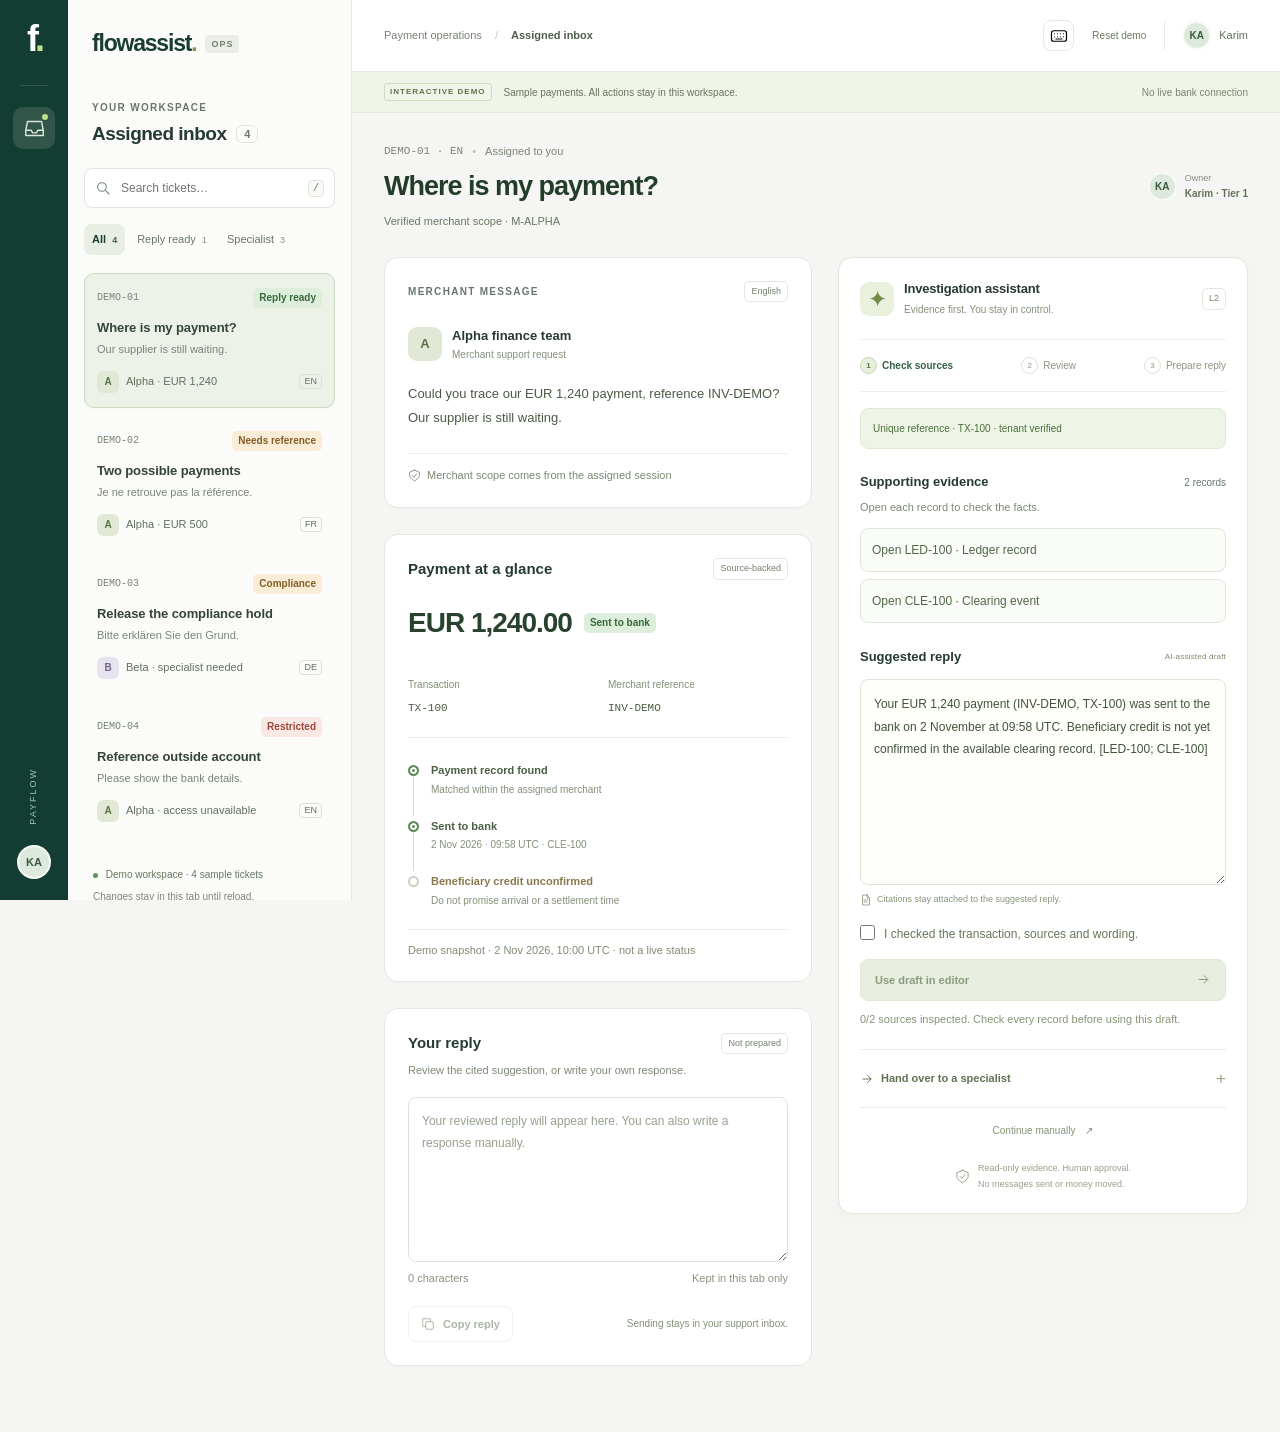
==== prototype/index.html @ c10cc200 "Update current state" ====
<!doctype html>
<html lang="en">
<head>
  <meta charset="utf-8">
  <meta name="viewport" content="width=device-width, initial-scale=1">
  <meta name="theme-color" content="#123c35">
  <meta name="description" content="FlowAssist payment operations workspace. Review payment evidence, prepare a cited reply, and hand over safely.">
  <title>Inbox · FlowAssist</title>
  <link rel="stylesheet" href="styles.css">
  <script src="app.js" defer></script>
</head>
<body>
<noscript><p class="warning">Enable JavaScript to open the interactive demo. No account or bank connection is required.</p></noscript>
<a class="skip-link" href="#workspace">Skip to ticket</a>
<svg class="sprite" aria-hidden="true" xmlns="http://www.w3.org/2000/svg">
  <symbol id="i-inbox" viewBox="0 0 24 24"><path d="m4 4-2 10v6h20v-6L20 4H4Z"/><path d="M2 14h6l2 3h4l2-3h6"/></symbol>
  <symbol id="i-arrow" viewBox="0 0 24 24"><path d="M5 12h14m-6-6 6 6-6 6"/></symbol>
  <symbol id="i-check" viewBox="0 0 24 24"><path d="m5 12 4 4L19 6"/></symbol>
  <symbol id="i-search" viewBox="0 0 24 24"><circle cx="10.5" cy="10.5" r="6.5"/><path d="m16 16 5 5"/></symbol>
  <symbol id="i-shield" viewBox="0 0 24 24"><path d="m12 2 9 4v6c0 5-9 10-9 10S3 17 3 12V6l9-4Z"/><path d="m8 12 3 3 5-6"/></symbol>
  <symbol id="i-file" viewBox="0 0 24 24"><path d="M14 2H5v20h14V7l-5-5Z"/><path d="M14 2v6h5M8 12h8m-8 4h6"/></symbol>
  <symbol id="i-copy" viewBox="0 0 24 24"><rect x="8" y="8" width="13" height="13" rx="2"/><path d="M16 8V3H3v13h5"/></symbol>
  <symbol id="i-key" viewBox="0 0 24 24"><rect x="2" y="5" width="20" height="14" rx="3"/><path d="M6 9h.01M10 9h.01M14 9h.01M18 9h.01M6 13h.01M10 13h.01M14 13h.01M18 13h.01M8 16h8"/></symbol>
</svg>
<div class="app-shell">
  <aside class="brand-rail" aria-label="Workspace">
    <a class="brand-mark" href="#workspace" aria-label="FlowAssist workspace">f<span>.</span></a>
    <div class="rail-rule"></div>
    <span class="rail-active" title="Assigned inbox"><svg class="icon" aria-hidden="true"><use href="#i-inbox"/></svg><span class="rail-dot"></span></span>
    <div class="rail-bottom"><span class="rail-label">PAYFLOW</span><span class="avatar" title="Karim · Tier-1 specialist">KA</span></div>
  </aside>

  <aside class="inbox" aria-label="Assigned ticket inbox">
    <div class="inbox-brand">flowassist<span>.</span><span class="edition">OPS</span></div>
    <div class="inbox-heading"><div><p class="eyebrow">YOUR WORKSPACE</p><h1>Assigned inbox <span id="ticket-count" class="count">4</span></h1></div></div>
    <label class="search-box" for="search"><svg class="icon" aria-hidden="true"><use href="#i-search"/></svg><input id="search" type="search" placeholder="Search tickets…" autocomplete="off"><kbd>/</kbd><span class="sr-only">Search by ticket, merchant, reference or message</span></label>
    <div class="filters" role="group" aria-label="Filter tickets">
      <button id="filter-all" class="filter active" aria-pressed="true">All <span>4</span></button>
      <button id="filter-ready" class="filter" aria-pressed="false">Reply ready <span>1</span></button>
      <button id="filter-blocked" class="filter" aria-pressed="false">Specialist <span>3</span></button>
    </div>
    <div id="ticket-list" class="ticket-list">
      <button class="ticket" data-ticket="ready" aria-pressed="true"><span class="ticket-top"><span class="ticket-id">DEMO-01</span><span class="ticket-label ready-label">Reply ready</span></span><strong>Where is my payment?</strong><span class="ticket-preview">Our supplier is still waiting.</span><span class="ticket-bottom"><span class="merchant-avatar">A</span><span>Alpha · EUR 1,240</span><span class="language">EN</span></span><span class="session-marker" id="saved-ready" hidden>Draft in this session</span></button>
      <button class="ticket" data-ticket="ambiguous" aria-pressed="false"><span class="ticket-top"><span class="ticket-id">DEMO-02</span><span class="ticket-label amber-label">Needs reference</span></span><strong>Two possible payments</strong><span class="ticket-preview">Je ne retrouve pas la référence.</span><span class="ticket-bottom"><span class="merchant-avatar">A</span><span>Alpha · EUR 500</span><span class="language">FR</span></span><span class="session-marker" id="saved-ambiguous" hidden>Draft in this session</span></button>
      <button class="ticket" data-ticket="sensitive" aria-pressed="false"><span class="ticket-top"><span class="ticket-id">DEMO-03</span><span class="ticket-label amber-label">Compliance</span></span><strong>Release the compliance hold</strong><span class="ticket-preview">Bitte erklären Sie den Grund.</span><span class="ticket-bottom"><span class="merchant-avatar beta-avatar">B</span><span>Beta · specialist needed</span><span class="language">DE</span></span><span class="session-marker" id="saved-sensitive" hidden>Draft in this session</span></button>
      <button class="ticket" data-ticket="denied" aria-pressed="false"><span class="ticket-top"><span class="ticket-id">DEMO-04</span><span class="ticket-label red-label">Restricted</span></span><strong>Reference outside account</strong><span class="ticket-preview">Please show the bank details.</span><span class="ticket-bottom"><span class="merchant-avatar">A</span><span>Alpha · access unavailable</span><span class="language">EN</span></span><span class="session-marker" id="saved-denied" hidden>Draft in this session</span></button>
    </div>
    <p id="search-empty" class="search-empty" role="status" hidden>No tickets match. Try a different search or filter.</p>
    <div class="inbox-footer"><span class="connection-dot"></span> Demo workspace <span class="muted">· 4 sample tickets</span><p>Changes stay in this tab until reload.</p></div>
  </aside>

  <main id="workspace" class="workspace" tabindex="-1">
    <header class="topbar"><div class="breadcrumb">Payment operations <span>/</span> <strong>Assigned inbox</strong></div><div class="header-actions"><button id="shortcuts" class="icon-button" aria-label="Keyboard shortcuts" aria-expanded="false" aria-controls="shortcut-panel"><svg class="icon" aria-hidden="true"><use href="#i-key"/></svg></button><button id="reset" class="quiet-button">Reset demo</button><span class="operator"><span class="avatar small-avatar">KA</span> Karim</span></div></header>
    <div id="shortcut-panel" class="shortcut-panel" hidden><strong>Keyboard shortcuts</strong><span><kbd>/</kbd> Search tickets</span><span><kbd>J</kbd> / <kbd>K</kbd> Next / previous visible ticket</span><span><kbd>Alt</kbd> + <kbd>Enter</kbd> Use reviewed draft</span><span><kbd>Esc</kbd> Close shortcuts / leave search</span><small>Shortcuts do not interrupt typing in an editor.</small></div>
    <div class="demo-banner"><span class="demo-badge">INTERACTIVE DEMO</span><span>Sample payments. All actions stay in this workspace.</span><span class="demo-end">No live bank connection</span></div>
    <div class="ticket-header"><div><div class="ticket-kicker"><span id="ticket-meta"></span><span class="kicker-dot">•</span><span>Assigned to you</span></div><h2 id="ticket-title"></h2><p id="merchant" class="merchant-line"></p></div><span class="assignee"><span class="avatar small-avatar">KA</span><span>Owner<strong>Karim · Tier 1</strong></span></span></div>
    <div class="work-grid">
        <article class="message-card"><div class="section-top"><span class="eyebrow">MERCHANT MESSAGE</span><span id="message-language" class="subtle-tag"></span></div><div class="sender"><span id="sender-avatar" class="merchant-avatar large-avatar">A</span><div><strong id="sender-name">Alpha finance team</strong><span>Merchant support request</span></div></div><p id="message" class="message-body"></p><div class="message-foot"><svg class="icon" aria-hidden="true"><use href="#i-shield"/></svg> Merchant scope comes from the assigned session</div></article>


      <aside class="copilot" aria-label="FlowAssist evidence and draft"><div class="copilot-heading"><span class="assistant-mark">✦</span><div><h3>Investigation assistant</h3><span>Evidence first. You stay in control.</span></div><span class="subtle-tag">L2</span></div>
        <ol class="review-steps" aria-label="Reply preparation progress"><li id="step-evidence" aria-current="step"><span>1</span> Check sources</li><li id="step-review"><span>2</span> Review</li><li id="step-reply"><span>3</span> Prepare reply</li></ol>
        <div id="gate" class="safe"></div><div id="blocked" class="warning" hidden></div>
        <section class="evidence-section" aria-labelledby="evidence-heading"><div class="section-top"><h4 id="evidence-heading">Supporting evidence</h4><span id="source-count" class="muted"></span></div><p class="section-description">Open each record to check the facts.</p><div id="sources" class="sources"></div><div id="source-detail" class="source-detail" tabindex="0" aria-label="Selected source record" hidden></div></section>
        <section id="draft-panel" class="draft-card" aria-labelledby="draft-heading"><div class="section-top"><h4 id="draft-heading">Suggested reply</h4><span class="draft-label">AI-assisted draft</span></div><label for="draft" class="sr-only">Cited internal draft</label><textarea id="draft" spellcheck="true"></textarea><div class="citation-note"><svg class="icon" aria-hidden="true"><use href="#i-file"/></svg> Citations stay attached to the suggested reply.</div><label class="review-label"><input id="review" type="checkbox"><span>I checked the transaction, sources and wording.</span></label><button class="primary-button" id="use-draft" disabled>Use draft in editor <svg class="icon" aria-hidden="true"><use href="#i-arrow"/></svg></button><p id="review-progress" class="review-progress" role="status"></p><div id="replace-confirm" class="replace-confirm" hidden><p>Your editor already contains a reply. Replace it with this suggestion?</p><div><button id="cancel-replace" class="secondary-button">Keep my reply</button><button id="confirm-replace" class="secondary-button">Replace reply</button></div></div></section>
        <div id="manual-state" class="manual-state" hidden><strong>You’re handling this manually.</strong><p>Write in the reply editor. The assistant’s insertion is paused for this ticket.</p><button id="resume" class="secondary-button">Resume assisted review</button></div>
        <details id="handover" class="handover"><summary><span><svg class="icon" aria-hidden="true"><use href="#i-arrow"/></svg> Hand over to a specialist</span><span class="summary-plus" aria-hidden="true">+</span></summary><div class="handover-body"><p id="handover-destination" class="section-description">Prepare context for Tier-2 payments.</p><label for="reason">Handover reason</label><select id="reason"><option value="">Select a reason</option><option>Ambiguous transaction</option><option>Compliance / sensitive request</option><option>Access or evidence unavailable</option><option>Other — see agent note</option></select><label for="manual-note">Agent note <span class="muted">· optional, required for Other</span></label><textarea id="manual-note" placeholder="What does the next specialist need to know? No credentials or personal banking data."></textarea><button id="escalate" class="secondary-button full-width">Prepare handover <svg class="icon" aria-hidden="true"><use href="#i-arrow"/></svg></button><div id="packet" class="packet" tabindex="0" hidden></div></div></details>
        <button id="manual" class="manual-button">Continue manually <span aria-hidden="true">↗</span></button>
        <div class="trust-note"><svg class="icon" aria-hidden="true"><use href="#i-shield"/></svg><span>Read-only evidence. Human approval.<br>No messages sent or money moved.</span></div>
      </aside>
        <section id="summary-panel" class="payment-card" aria-label="Payment summary"><div class="section-top"><h3>Payment at a glance</h3><span class="subtle-tag">Source-backed</span></div><div class="payment-amount"><strong id="payment-amount"></strong><span id="payment-status" class="ticket-label"></span></div><div class="payment-fields"><div><span>Transaction</span><strong id="payment-reference"></strong></div><div><span>Merchant reference</span><strong id="invoice-reference"></strong></div></div><ol class="payment-timeline"><li class="timeline-done"><span class="timeline-point"></span><div><strong>Payment record found</strong><span>Matched within the assigned merchant</span></div></li><li class="timeline-done"><span class="timeline-point"></span><div><strong>Sent to bank</strong><span>2 Nov 2026 · 09:58 UTC · CLE-100</span></div></li><li><span class="timeline-point"></span><div><strong>Beneficiary credit unconfirmed</strong><span>Do not promise arrival or a settlement time</span></div></li></ol><p class="snapshot-note">Demo snapshot · 2 Nov 2026, 10:00 UTC · not a live status</p></section>

        <section class="reply-card" aria-labelledby="reply-heading"><div class="section-top"><h3 id="reply-heading">Your reply</h3><span id="editor-state" class="subtle-tag">Not prepared</span></div><p class="section-description">Review the cited suggestion, or write your own response.</p><label for="editor" class="sr-only">Your reply</label><textarea id="editor" placeholder="Your reviewed reply will appear here. You can also write a response manually." spellcheck="true"></textarea><div class="editor-meta"><span id="editor-count">0 characters</span><span>Kept in this tab only</span></div><div class="reply-actions"><button id="copy-reply" class="secondary-button" disabled><svg class="icon" aria-hidden="true"><use href="#i-copy"/></svg> Copy reply</button><span class="send-note">Sending stays in your support inbox.</span></div></section>
        <div id="status" class="status" role="status" aria-live="polite" aria-atomic="true"></div>

    </div>
  </main>
</div>
</body>
</html>
---- prototype/styles.css ----
:root {
  font-family:Inter,-apple-system,BlinkMacSystemFont,"Segoe UI",sans-serif;
  font-size:14px;
  line-height:1.5;
  color:#253a35;
  background:#f5f6f3;
  --ink:#193c33;
  --green:#146349;
  --mint:#e8f2e9;
  --muted:#68766f;
  --line:#e3e8e0;
  --amber:#875418;
  --paper:#fff;
  --radius:14px
}
* {
  box-sizing:border-box
}
body {
  margin:0
}
button,input,textarea,select {
  font:inherit
}
button,a,input,textarea,select,summary {
  -webkit-tap-highlight-color:transparent
}
button {
  cursor:pointer
}
button:disabled {
  cursor:not-allowed;
  opacity:.48
}
button,input,textarea,select {
  border-radius:8px
}
button {
  transition:background .15s,border-color .15s,box-shadow .15s
}
button:focus-visible,a:focus-visible,input:focus-visible,textarea:focus-visible,select:focus-visible,summary:focus-visible,[tabindex]:focus-visible {
  outline:3px solid #2f8a69;
  outline-offset:3px
}
button:hover:not(:disabled) {
  filter:brightness(.97)
}
[hidden] {
  display:none!important
}
h1,h2,h3,h4,p {
  margin:0
}
h3 {
  font-size:15px;
  font-weight:650
}
h4 {
  font-size:13px;
  font-weight:650
}
a {
  color:var(--green)
}
.sprite,.sr-only {
  position:absolute;
  width:1px;
  height:1px;
  padding:0;
  overflow:hidden;
  clip:rect(0,0,0,0);
  white-space:nowrap;
  border:0
}
.icon {
  width:18px;
  height:18px;
  fill:none;
  stroke:currentColor;
  stroke-width:1.6;
  stroke-linecap:round;
  stroke-linejoin:round;
  flex-shrink:0
}
.skip-link {
  position:fixed;
  top:-60px;
  left:16px;
  z-index:20;
  background:white;
  padding:12px 20px;
  border:2px solid var(--green);
  border-radius:8px
}
.skip-link:focus {
  top:12px
}
.muted {
  color:var(--muted)
}
.eyebrow {
  font-size:10px;
  font-weight:700;
  letter-spacing:1.3px;
  color:var(--muted)
}
.app-shell {
  display:grid;
  grid-template-columns:68px 284px minmax(0,1fr);
  min-height:100vh
}
.brand-rail {
  background:#133d33;
  color:#d9e7dc;
  display:flex;
  align-items:center;
  flex-direction:column;
  padding:21px 0;
  position:sticky;
  top:0;
  height:100vh
}
.brand-mark {
  color:#fff;
  text-decoration:none;
  font-size:36px;
  line-height:1;
  font-weight:750;
  letter-spacing:-4px
}
.brand-mark span {
  color:#bde38c
}
.rail-rule {
  height:1px;
  background:#34584c;
  width:28px;
  margin:28px 0 21px
}
.rail-active {
  width:42px;
  height:42px;
  display:flex;
  align-items:center;
  justify-content:center;
  background:#315649;
  border-radius:10px;
  position:relative
}
.rail-active .icon {
  width:21px;
  height:21px
}
.rail-dot {
  width:6px;
  height:6px;
  background:#bfdf88;
  border-radius:50%;
  position:absolute;
  right:7px;
  top:7px
}
.rail-bottom {
  margin-top:auto;
  display:flex;
  align-items:center;
  gap:20px;
  flex-direction:column
}
.rail-label {
  writing-mode:vertical-rl;
  transform:rotate(180deg);
  font-size:9px;
  letter-spacing:2px;
  color:#a9c1b2
}
.avatar {
  width:34px;
  height:34px;
  background:#dde9dd;
  border:2px solid #f7faf5;
  color:#3a5941;
  display:inline-flex;
  align-items:center;
  justify-content:center;
  border-radius:50%;
  font-weight:650;
  font-size:11px;
  flex-shrink:0
}
.small-avatar {
  width:29px;
  height:29px;
  font-size:10px
}
.inbox {
  background:#fbfcf9;
  border-right:1px solid var(--line);
  padding:26px 16px;
  display:flex;
  flex-direction:column;
  position:sticky;
  top:0;
  height:100vh;
  overflow:auto
}
.inbox-brand {
  font-size:23px;
  letter-spacing:-1.2px;
  font-weight:750;
  color:var(--ink);
  padding:0 8px
}
.inbox-brand>span:first-child {
  color:#73984c
}
.edition {
  font-size:9px;
  letter-spacing:1px;
  color:#71816e;
  margin-left:9px;
  font-weight:600;
  background:#ebeee6;
  padding:4px 6px;
  border-radius:4px;
  vertical-align:middle
}
.inbox-heading {
  margin:39px 8px 20px
}
.inbox-heading h1 {
  font-size:19px;
  font-weight:650;
  letter-spacing:-.5px;
  margin-top:5px
}
.count {
  font-size:11px;
  letter-spacing:0;
  padding:2px 7px;
  border:1px solid #dfe5dc;
  border-radius:6px;
  margin-left:5px;
  vertical-align:middle;
  color:var(--muted)
}
.search-box {
  display:flex;
  gap:8px;
  align-items:center;
  border:1px solid #dfe5dc;
  border-radius:8px;
  background:white;
  padding:9px 10px;
  color:#7a877e
}
.search-box:focus-within {
  outline:2px solid #4f9479;
  outline-offset:2px
}
.search-box input {
  border:0;
  background:none;
  min-width:0;
  width:100%;
  outline:none;
  font-size:12px;
  color:var(--ink)
}
.search-box input:focus-visible {
  outline:none
}
.search-box .icon {
  width:16px;
  height:16px
}
kbd {
  font:10px/1.5 ui-monospace,SFMono-Regular,monospace;
  border:1px solid #dfe5dc;
  border-radius:4px;
  padding:0 4px;
  background:#f8faf6;
  color:#69796b;
  white-space:nowrap
}
.filters {
  display:flex;
  gap:4px;
  margin:16px 0 18px
}
.filter {
  border:0;
  background:none;
  color:#68766a;
  font-size:10px;
  padding:7px 8px;
  white-space:nowrap
}
.filter span {
  font-size:9px;
  margin-left:3px;
  opacity:.8
}
.filter.active {
  background:#e8eee3;
  color:var(--ink);
  font-weight:650
}
.ticket-list {
  display:flex;
  flex-direction:column;
  gap:8px
}
.ticket {
  display:block;
  min-width:0;
  width:100%;
  text-align:left;
  border:1px solid transparent;
  background:transparent;
  padding:14px 12px;
  color:#334537;
  border-radius:10px
}
.ticket[aria-pressed=true] {
  background:#edf2e8;
  border-color:#cbd9c0;
  box-shadow:0 2px 3px #20352804
}
.ticket-top,.ticket-bottom {
  display:flex;
  align-items:center;
  gap:7px;
  justify-content:space-between
}
.ticket-id {
  font:10px ui-monospace,SFMono-Regular,monospace;
  color:#778471
}
.ticket-label {
  border-radius:5px;
  font-size:9px;
  font-weight:650;
  padding:3px 6px;
  white-space:nowrap;
  line-height:1.4
}
.ready-label {
  background:#deeedc;
  color:#37683b
}
.amber-label {
  background:#f9edd8;
  color:#865d24
}
.red-label {
  background:#f8e7e2;
  color:#9d493d
}
.ticket strong {
  display:block;
  font-size:12px;
  font-weight:650;
  margin:10px 0 4px;
  letter-spacing:-.1px
}
.ticket-preview {
  display:block;
  color:#7a8577;
  font-size:11px;
  overflow:hidden;
  text-overflow:ellipsis;
  white-space:nowrap
}
.ticket-bottom {
  justify-content:flex-start;
  margin-top:13px;
  font-size:10px;
  color:#61715f
}
.merchant-avatar {
  height:22px;
  width:22px;
  background:#e1e9d6;
  display:inline-flex;
  align-items:center;
  justify-content:center;
  border-radius:6px;
  color:#5b7247;
  font-size:10px;
  font-weight:650;
  flex-shrink:0
}
.beta-avatar {
  background:#e7e4f0;
  color:#6f6184
}
.language {
  margin-left:auto;
  border:1px solid #dbe2d4;
  padding:0 4px;
  border-radius:4px;
  font-size:9px
}
.session-marker {
  display:block;
  color:var(--green);
  font-size:10px;
  margin-top:9px
}
.inbox-footer {
  font-size:10px;
  color:#687760;
  margin-top:auto;
  padding:30px 9px 0
}
.inbox-footer p {
  font-size:10px;
  color:#7b8676;
  margin-top:7px
}
.connection-dot {
  display:inline-block;
  width:5px;
  height:5px;
  border-radius:50%;
  background:#61925b;
  margin-right:5px
}
.search-empty {
  font-size:12px;
  color:var(--muted);
  padding:20px 10px
}
.workspace {
  min-width:0
}
.topbar {
  height:72px;
  padding:0 32px;
  border-bottom:1px solid var(--line);
  background:#fff;
  display:flex;
  align-items:center;
  justify-content:space-between;
  gap:16px
}
.breadcrumb {
  font-size:11px;
  color:#788276
}
.breadcrumb span {
  margin:0 10px;
  color:#c2c9bc
}
.breadcrumb strong {
  font-weight:550;
  color:#4e5f4b
}
.header-actions {
  display:flex;
  gap:10px;
  align-items:center
}
.icon-button {
  width:31px;
  height:31px;
  background:none;
  border:1px solid #e2e7df;
  display:flex;
  align-items:center;
  justify-content:center
}
.quiet-button {
  background:none;
  border:0;
  color:#6c7965;
  font-size:10px;
  padding:8px
}
.operator {
  display:flex;
  align-items:center;
  gap:8px;
  border-left:1px solid var(--line);
  padding-left:17px;
  font-size:11px;
  color:#60705a
}
.demo-banner {
  padding:11px 32px;
  background:#f1f4e9;
  border-bottom:1px solid #e6eadd;
  font-size:10px;
  display:flex;
  align-items:center;
  gap:12px;
  color:#69745b
}
.demo-badge {
  font-size:8px;
  letter-spacing:1px;
  font-weight:700;
  color:#60714b;
  border:1px solid #d1dcbf;
  padding:2px 5px;
  border-radius:3px;
  white-space:nowrap
}
.demo-end {
  margin-left:auto;
  color:#7c866e
}
.ticket-header {
  display:flex;
  gap:20px;
  align-items:center;
  justify-content:space-between;
  padding:30px 32px 27px
}
.ticket-kicker {
  display:flex;
  gap:9px;
  align-items:center;
  font-size:10px;
  color:#7b8675
}
.ticket-kicker #ticket-meta {
  font-family:ui-monospace,SFMono-Regular,monospace
}
.kicker-dot {
  color:#bac3b3
}
.ticket-header h2 {
  font-size:27px;
  font-weight:650;
  letter-spacing:-1px;
  line-height:1.25;
  color:#243d2a;
  margin:10px 0
}
.merchant-line {
  font-size:11px;
  color:#697862
}
.assignee {
  display:flex;
  align-items:center;
  gap:8px;
  font-size:9px;
  color:#89917d;
  white-space:nowrap
}
.assignee strong {
  display:block;
  color:#65735a;
  font-size:10px;
  font-weight:550
}
.work-grid {
  display:grid;
  grid-template-columns:minmax(260px,1fr) minmax(330px,410px);
  gap:26px;
  max-width:1500px;
  padding:0 32px 40px;
  margin:auto;
  align-items:start
}
.conversation {
  min-width:0;
  display:flex;
  flex-direction:column;
  gap:18px
}
.message-card,.payment-card,.reply-card {
  background:white;
  border:1px solid var(--line);
  border-radius:var(--radius);
  padding:23px;
  box-shadow:0 3px 8px #20352802
}
.section-top {
  display:flex;
  align-items:center;
  justify-content:space-between;
  gap:8px
}
.subtle-tag {
  font-size:9px;
  border:1px solid #e3e8df;
  border-radius:5px;
  padding:3px 6px;
  color:#74816b;
  white-space:nowrap
}
.sender {
  display:flex;
  align-items:center;
  gap:10px;
  margin-top:24px
}
.large-avatar {
  width:34px;
  height:34px;
  font-size:13px;
  border-radius:9px
}
.sender strong {
  display:block;
  font-size:12px;
  font-weight:600
}
.sender div>span {
  display:block;
  font-size:10px;
  color:#85907d;
  margin-top:1px
}
.message-body {
  font-size:13px;
  line-height:1.9;
  color:#4b5a45;
  margin:20px 0 22px;
  white-space:pre-wrap;
  overflow-wrap:anywhere
}
.message-foot {
  border-top:1px solid #eef0e9;
  padding-top:13px;
  font-size:9px;
  color:#7b8971;
  display:flex;
  align-items:center;
  gap:6px
}
.message-foot .icon {
  height:13px;
  width:13px
}
.payment-amount {
  display:flex;
  align-items:center;
  gap:12px;
  margin:22px 0 18px
}
.payment-amount>strong {
  font-size:28px;
  font-weight:600;
  letter-spacing:-1px;
  color:#28422d
}
.payment-fields {
  display:grid;
  grid-template-columns:1fr 1fr;
  gap:20px;
  padding:15px 0 20px;
  border-bottom:1px solid #edf0e8
}
.payment-fields span {
  display:block;
  font-size:10px;
  color:#819076;
  margin-bottom:4px
}
.payment-fields strong {
  font:11px ui-monospace,SFMono-Regular,monospace;
  color:#4c6041
}
.payment-timeline {
  list-style:none;
  padding:0;
  margin:24px 0 0
}
.payment-timeline li {
  display:flex;
  gap:12px;
  position:relative;
  padding-bottom:21px
}
.payment-timeline li:not(:last-child):before {
  content:"";
  position:absolute;
  left:5px;
  top:13px;
  bottom:2px;
  border-left:1px solid #d4e1cb
}
.timeline-point {
  width:11px;
  height:11px;
  border:2px solid #c6d2bd;
  border-radius:50%;
  background:white;
  flex-shrink:0;
  margin-top:3px;
  z-index:1
}
.timeline-done .timeline-point {
  border-color:#5e8c58;
  background:#5e8c58;
  box-shadow:inset 0 0 0 2px white
}
.payment-timeline strong {
  display:block;
  font-size:11px;
  font-weight:600;
  color:#4a6142
}
.payment-timeline li:last-child strong {
  color:#8a774c
}
.payment-timeline li span:not(.timeline-point) {
  display:block;
  font-size:10px;
  color:#849078;
  margin-top:3px
}
.snapshot-note {
  padding-top:12px;
  border-top:1px solid #edf0e8;
  font-size:9px;
  color:#7f8c72
}
.section-description {
  font-size:11px;
  color:#7c8974;
  line-height:1.6;
  margin-top:7px
}
textarea {
  display:block;
  width:100%;
  border:1px solid #dde4d6;
  background:#fff;
  color:#41553b;
  line-height:1.8;
  padding:13px;
  font-size:12px;
  resize:vertical;
  min-height:145px
}
textarea::placeholder {
  color:#96a18d
}
#editor {
  margin-top:18px;
  min-height:165px
}
.editor-meta {
  display:flex;
  align-items:center;
  justify-content:space-between;
  font-size:9px;
  color:#89947e;
  margin-top:8px;
  gap:8px
}
.reply-actions {
  display:flex;
  gap:12px;
  align-items:center;
  justify-content:space-between;
  margin-top:19px
}
.secondary-button {
  border:1px solid #dce4d6;
  background:white;
  color:#4f6646;
  font-size:11px;
  padding:9px 12px;
  display:inline-flex;
  align-items:center;
  justify-content:center;
  gap:8px;
  font-weight:550;
  min-height:36px
}
.secondary-button .icon {
  width:14px;
  height:14px
}
.send-note {
  font-size:9px;
  color:#849077;
  text-align:right
}
.status {
  font-size:11px;
  color:#2a6b49;
  line-height:1.7;
  overflow-wrap:anywhere
}
.status:empty {
  display:none
}
.copilot {
  background:#fff;
  border:1px solid #dfe6d8;
  border-radius:var(--radius);
  padding:21px;
  min-width:0;
  box-shadow:0 5px 22px #2b492006
}
.copilot-heading {
  display:flex;
  align-items:center;
  gap:10px
}
.assistant-mark {
  display:flex;
  align-items:center;
  justify-content:center;
  font-size:23px;
  width:34px;
  height:34px;
  background:#e9f0dc;
  color:#6f8d46;
  border-radius:9px;
  flex-shrink:0
}
.copilot-heading h3 {
  font-size:13px;
  letter-spacing:-.2px
}
.copilot-heading div>span {
  font-size:10px;
  color:#869179
}
.copilot-heading>.subtle-tag {
  margin-left:auto
}
.review-steps {
  display:flex;
  padding:17px 0;
  list-style:none;
  border-block:1px solid #edf0e8;
  margin:20px 0 16px;
  gap:10px;
  justify-content:space-between
}
.review-steps li {
  display:flex;
  gap:5px;
  font-size:9px;
  color:#8b9581;
  align-items:center
}
.review-steps li>span {
  width:17px;
  height:17px;
  border:1px solid #dce3d3;
  border-radius:50%;
  display:flex;
  align-items:center;
  justify-content:center;
  font-size:8px
}
.review-steps li[aria-current=step] {
  color:#356142;
  font-weight:650
}
.review-steps li[aria-current=step]>span,.review-steps .complete>span {
  background:#e7efdd;
  border-color:#c3d7af;
  color:#547440
}
.review-steps .complete {
  color:#658552
}
.safe {
  padding:11px 12px;
  background:#eef5e8;
  color:#4a7038;
  border:1px solid #dfebd3;
  border-radius:8px;
  font-size:10px;
  line-height:1.7
}
.gate-warning {
  background:#fbf3e5;
  border-color:#eee0c5;
  color:#8a6b37
}
.gate-denied {
  background:#fbefeb;
  border-color:#eed9d2;
  color:#9b5e4d
}
.warning {
  font-size:11px;
  line-height:1.8;
  color:#8a704b;
  margin-top:10px;
  padding:0 3px
}
.evidence-section {
  margin-top:23px
}
.evidence-section .section-top .muted {
  font-size:10px
}
.sources {
  display:flex;
  flex-direction:column;
  gap:7px;
  margin:12px 0
}
.sources button {
  display:flex;
  align-items:center;
  text-align:left;
  justify-content:space-between;
  gap:10px;
  border:1px solid #e0e6da;
  background:#fafcf7;
  color:#516749;
  width:100%;
  padding:11px;
  font-size:10px;
  min-height:44px
}
.sources button.inspected {
  border-color:#c4d5b5;
  background:#f1f6eb
}
.source-detail {
  padding:13px;
  background:#f6f8f1;
  border:1px solid #e3e9db;
  border-radius:8px;
  font:10px/1.9 ui-monospace,SFMono-Regular,monospace;
  white-space:pre-wrap;
  color:#64765a;
  overflow-wrap:anywhere
}
.empty {
  font-size:11px;
  line-height:1.7;
  padding:15px;
  border:1px dashed #dce4d3;
  border-radius:8px;
  color:#89937e
}
.draft-card {
  margin-top:24px
}
.draft-label {
  font-size:8px;
  color:#7c8a68;
  letter-spacing:.2px
}
.draft-card textarea {
  margin-top:12px;
  min-height:206px;
  font-size:11px;
  line-height:1.9;
  background:#fefefb
}
.citation-note {
  display:flex;
  gap:5px;
  align-items:center;
  font-size:9px;
  color:#889578;
  margin-top:8px
}
.citation-note .icon {
  height:12px;
  width:12px
}
.review-label {
  display:flex;
  align-items:flex-start;
  gap:9px;
  color:#667858;
  font-size:10px;
  line-height:1.7;
  margin:18px 0 14px;
  cursor:pointer
}
.review-label input {
  accent-color:var(--green);
  width:15px;
  height:15px;
  flex-shrink:0;
  margin:1px 0
}
.primary-button {
  display:flex;
  align-items:center;
  justify-content:space-between;
  gap:12px;
  background:#236445;
  border:1px solid #236445;
  color:white;
  padding:12px 14px;
  width:100%;
  font-size:11px;
  font-weight:600;
  min-height:42px
}
.primary-button .icon {
  height:15px;
  width:15px
}
.primary-button:disabled {
  opacity:1;
  color:#8b9c7d;
  background:#e8eedf;
  border-color:#e0e7d5
}
.review-progress {
  font-size:9px;
  line-height:1.7;
  color:#879476;
  margin-top:9px
}
.handover {
  margin-top:20px;
  border-top:1px solid #e8eddf;
  border-bottom:1px solid #e8eddf
}
.handover summary {
  cursor:pointer;
  list-style:none;
  font-size:11px;
  font-weight:550;
  color:#5e7350;
  padding:16px 0;
  display:flex;
  align-items:center;
  justify-content:space-between;
  gap:8px
}
.handover summary::-webkit-details-marker {
  display:none
}
.handover summary>span:first-child {
  display:flex;
  align-items:center;
  gap:7px
}
.handover summary .icon {
  height:14px;
  width:14px
}
.summary-plus {
  font-size:17px;
  font-weight:400;
  color:#96a485
}
.handover[open] .summary-plus {
  transform:rotate(45deg)
}
.handover-body {
  padding:0 0 17px
}
.handover-body label {
  display:block;
  color:#718263;
  font-size:10px;
  margin:15px 0 6px
}
.handover-body label .muted {
  font-size:9px
}
.handover-body select {
  width:100%;
  padding:10px;
  border:1px solid #dce4d5;
  color:#5e7250;
  background:white;
  font-size:11px
}
.handover-body textarea {
  min-height:85px;
  font-size:11px
}
.full-width {
  width:100%;
  margin-top:12px;
  justify-content:space-between
}
.packet {
  margin-top:14px;
  padding:13px;
  border:1px solid #d5e3c8;
  border-radius:8px;
  background:#f5f9ef;
  overflow-wrap:anywhere
}
.packet h2 {
  font-size:12px;
  margin-bottom:10px
}
.packet p {
  font-size:10px;
  margin-top:7px;
  line-height:1.8;
  color:#627953
}
.manual-button {
  display:flex;
  align-items:center;
  justify-content:center;
  gap:10px;
  background:none;
  border:0;
  padding:15px 6px;
  color:#849374;
  font-size:10px;
  width:100%
}
.trust-note {
  display:flex;
  justify-content:center;
  align-items:center;
  gap:8px;
  font-size:9px;
  color:#96a187;
  line-height:1.7;
  text-align:left;
  padding-top:8px
}
.trust-note .icon {
  width:15px;
  height:15px
}
.manual-state {
  margin-top:20px;
  padding:15px;
  background:#f5f7ef;
  border:1px solid #e3e9d8;
  border-radius:10px;
  font-size:11px
}
.manual-state p {
  color:#7d8b6e;
  margin:7px 0 12px
}
.shortcut-panel {
  margin:12px 32px;
  padding:16px;
  background:white;
  border:1px solid #dce6d4;
  border-radius:10px;
  display:flex;
  gap:14px;
  flex-wrap:wrap;
  font-size:11px
}
.shortcut-panel span {
  white-space:nowrap
}
.shortcut-panel small {
  width:100%;
  color:#7e8c72
}
@media(min-width:1500px) {
  .work-grid {
    gap:34px
  }
  .ticket-header {
    max-width:1500px;
    margin:auto
  }
  .message-card,.payment-card,.reply-card {
    padding:27px
  }
  .copilot {
    padding:25px
  }
}
@media(max-width:1220px) {
  .app-shell {
    grid-template-columns:56px 252px minmax(0,1fr)
  }
  .work-grid {
    grid-template-columns:minmax(0,1fr);
    padding:0 24px 30px;
    gap:20px
  }
  .copilot {
    grid-row:2
  }
  .topbar,.ticket-header {
    padding-left:24px;
    padding-right:24px
  }
  .demo-banner {
    padding-inline:24px
  }
  .conversation {
    display:contents
  }
  .message-card {
    grid-row:1
  }
  .payment-card {
    grid-row:3
  }
  .reply-card {
    grid-row:4
  }
  .status {
    grid-row:5
  }
  .draft-card textarea {
    min-height:140px
  }
  .assignee {
    display:none
  }
  .ticket-header h2 {
    font-size:25px
  }
  .demo-end {
    display:none
  }
  .inbox {
    padding-inline:12px
  }
  .ticket {
    padding-inline:10px
  }
  .filters {
    gap:0
  }
  .filter {
    padding-inline:7px
  }
}
@media(max-width:720px) {
  .app-shell {
    grid-template-columns:minmax(0,1fr)
  }
  .brand-rail {
    display:none
  }
  .inbox {
    position:static;
    height:auto;
    padding:20px 16px 14px;
    border-right:0;
    border-bottom:1px solid var(--line)
  }
  .inbox-brand {
    padding:0 3px;
    font-size:22px
  }
  .inbox-heading {
    margin:19px 3px 14px
  }
  .inbox-heading .eyebrow {
    display:none
  }
  .inbox-heading h1 {
    font-size:17px
  }
  .search-box {
    margin:0 3px
  }
  .filters {
    margin:12px 3px
  }
  .filter {
    font-size:11px;
    padding:7px 12px
  }
  .ticket-list {
    display:flex;
    flex-direction:row;
    overflow:auto;
    scroll-snap-type:x proximity;
    padding:2px 3px 8px
  }
  .ticket {
    flex:0 0 240px;
    scroll-snap-align:start;
    background:white;
    border-color:var(--line)
  }
  .ticket strong {
    font-size:12px
  }
  .inbox-footer {
    display:none
  }
  .topbar {
    height:54px;
    padding-inline:17px
  }
  .breadcrumb {
    font-size:10px
  }
  .breadcrumb span {
    margin:0 5px
  }
  .operator {
    display:none
  }
  .header-actions {
    gap:4px
  }
  .demo-banner {
    padding:10px 18px;
    gap:8px;
    font-size:9px
  }
  .demo-badge {
    font-size:7px
  }
  .ticket-header {
    padding:23px 20px
  }
  .ticket-header h2 {
    font-size:25px
  }
  .work-grid {
    padding:0 16px 30px;
    gap:16px
  }
  .message-card,.payment-card,.reply-card,.copilot {
    padding:19px
  }
  .section-description {
    font-size:12px
  }
  .message-body {
    font-size:14px
  }
  .review-label,.sources button,.primary-button,.secondary-button,.handover summary {
    font-size:12px
  }
  .review-label {
    padding:6px 0
  }
  .review-progress,.citation-note,.trust-note {
    font-size:10px
  }
  .draft-card textarea,textarea,.handover-body textarea,.handover-body select {
    font-size:16px;
    line-height:1.7
  }
  .draft-card textarea {
    min-height:230px
  }
  .review-steps li {
    font-size:10px
  }
  .safe {
    font-size:11px
  }
  .shortcut-panel {
    margin-inline:16px
  }
  .send-note {
    max-width:150px
  }
  .ticket-kicker {
    font-size:9px
  }
  .message-foot {
    font-size:10px
  }
  .quiet-button {
    font-size:11px
  }
  .manual-button {
    padding:18px;
    font-size:12px
  }
  .payment-fields {
    gap:10px
  }
  .editor-meta {
    font-size:9px
  }
  .search-box input {
    font-size:16px
  }
  .search-box kbd {
    display:none
  }
}
@media(prefers-reduced-motion:reduce) {
  * {
    scroll-behavior:auto!important;
    transition:none!important
  }
}
.replace-confirm {
  margin-top:12px;
  padding:13px;
  background:#fbf3e5;
  border:1px solid #e8d9bd;
  border-radius:8px;
  font-size:11px;
  color:#88693a
}
.replace-confirm>div {
  display:flex;
  gap:8px;
  margin-top:10px;
  flex-wrap:wrap
}
/* Reading order follows the task on both desktop and mobile. */
.work-grid>.message-card {
  grid-column:1;
  grid-row:1
}
.work-grid>.payment-card {
  grid-column:1;
  grid-row:2
}
.work-grid>.reply-card {
  grid-column:1;
  grid-row:3
}
.work-grid>.status {
  grid-column:1;
  grid-row:4
}
.work-grid>.copilot {
  grid-column:2;
  grid-row:1 / span 4
}
@media(max-width:1220px) {
  .work-grid>.message-card {
    grid-column:1;
    grid-row:1
  }
  .work-grid>.copilot {
    grid-column:1;
    grid-row:2
  }
  .work-grid>.payment-card {
    grid-column:1;
    grid-row:3
  }
  .work-grid>.reply-card {
    grid-column:1;
    grid-row:4
  }
  .work-grid>.status {
    grid-column:1;
    grid-row:5
  }
}
/* Keep operational text legible on a dense desktop workspace. */
.ticket-label {
  font-size:10px
}
.ticket-bottom,.ticket-preview,.filter {
  font-size:11px
}
.ticket strong {
  font-size:13px
}
.message-foot,.snapshot-note,.ticket-kicker,.editor-meta {
  font-size:11px
}
.sources button,.review-label,.draft-card textarea {
  font-size:12px
}
.review-progress {
  font-size:11px
}
.sender strong {
  font-size:13px
}
.send-note {
  font-size:10px
}
.review-steps li {
  font-size:10px
}
@media(max-width:720px) {
  .draft-card textarea {
    font-size:16px
  }
}
@media (max-width:1220px) {
  .work-grid > .message-card,
  .work-grid > .copilot,
  .work-grid > .payment-card,
  .work-grid > .reply-card,
  .work-grid > .status {
    grid-column:1;
    grid-row:auto;
  }
}
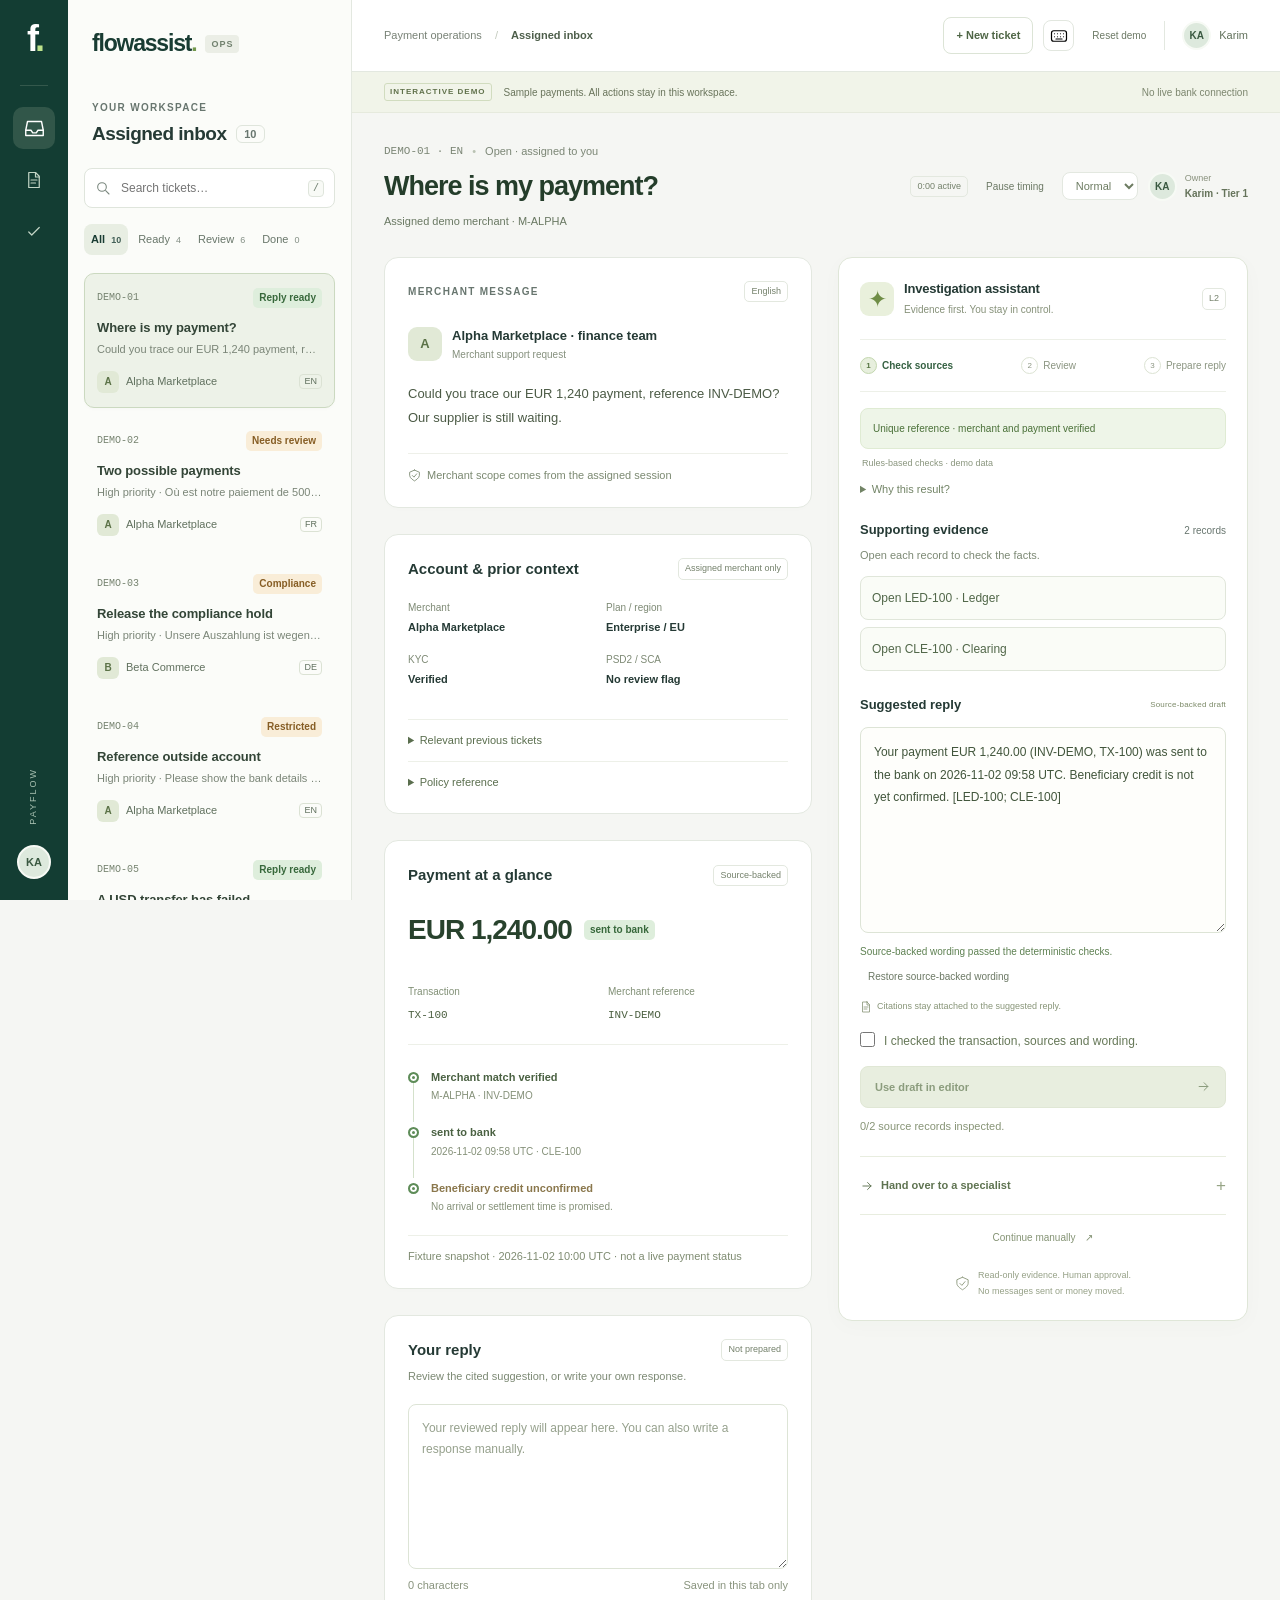
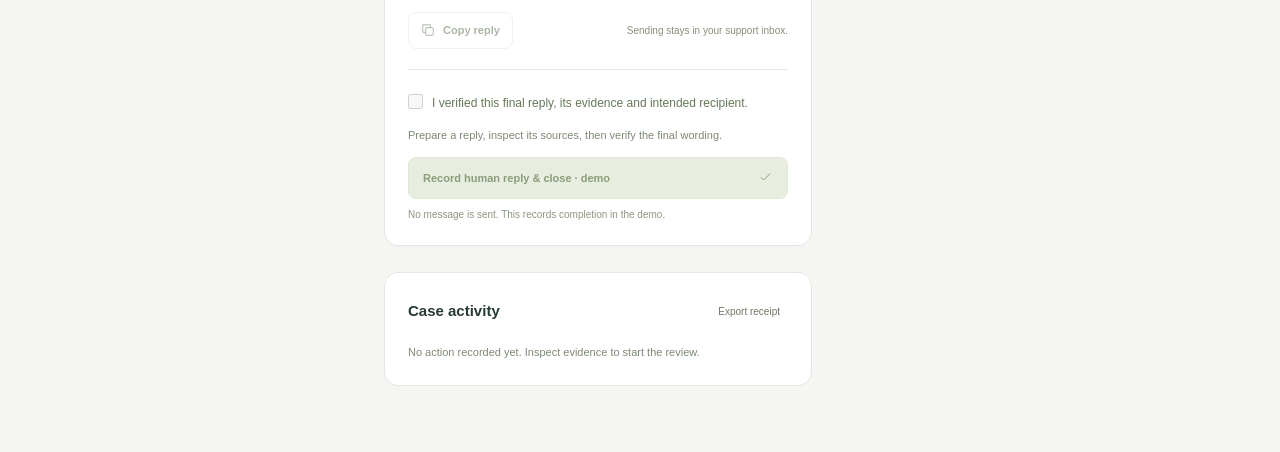
==== commit e33deb37: "Update current state" ====
--- a/prototype/index.html
+++ b/prototype/index.html
@@ -1,80 +1,681 @@
 <!doctype html>
 <html lang="en">
-<head>
-  <meta charset="utf-8">
-  <meta name="viewport" content="width=device-width, initial-scale=1">
-  <meta name="theme-color" content="#123c35">
-  <meta name="description" content="FlowAssist payment operations workspace. Review payment evidence, prepare a cited reply, and hand over safely.">
-  <title>Inbox · FlowAssist</title>
-  <link rel="stylesheet" href="styles.css">
-  <script src="app.js" defer></script>
-</head>
-<body>
-<noscript><p class="warning">Enable JavaScript to open the interactive demo. No account or bank connection is required.</p></noscript>
-<a class="skip-link" href="#workspace">Skip to ticket</a>
-<svg class="sprite" aria-hidden="true" xmlns="http://www.w3.org/2000/svg">
-  <symbol id="i-inbox" viewBox="0 0 24 24"><path d="m4 4-2 10v6h20v-6L20 4H4Z"/><path d="M2 14h6l2 3h4l2-3h6"/></symbol>
-  <symbol id="i-arrow" viewBox="0 0 24 24"><path d="M5 12h14m-6-6 6 6-6 6"/></symbol>
-  <symbol id="i-check" viewBox="0 0 24 24"><path d="m5 12 4 4L19 6"/></symbol>
-  <symbol id="i-search" viewBox="0 0 24 24"><circle cx="10.5" cy="10.5" r="6.5"/><path d="m16 16 5 5"/></symbol>
-  <symbol id="i-shield" viewBox="0 0 24 24"><path d="m12 2 9 4v6c0 5-9 10-9 10S3 17 3 12V6l9-4Z"/><path d="m8 12 3 3 5-6"/></symbol>
-  <symbol id="i-file" viewBox="0 0 24 24"><path d="M14 2H5v20h14V7l-5-5Z"/><path d="M14 2v6h5M8 12h8m-8 4h6"/></symbol>
-  <symbol id="i-copy" viewBox="0 0 24 24"><rect x="8" y="8" width="13" height="13" rx="2"/><path d="M16 8V3H3v13h5"/></symbol>
-  <symbol id="i-key" viewBox="0 0 24 24"><rect x="2" y="5" width="20" height="14" rx="3"/><path d="M6 9h.01M10 9h.01M14 9h.01M18 9h.01M6 13h.01M10 13h.01M14 13h.01M18 13h.01M8 16h8"/></symbol>
-</svg>
-<div class="app-shell">
-  <aside class="brand-rail" aria-label="Workspace">
-    <a class="brand-mark" href="#workspace" aria-label="FlowAssist workspace">f<span>.</span></a>
-    <div class="rail-rule"></div>
-    <span class="rail-active" title="Assigned inbox"><svg class="icon" aria-hidden="true"><use href="#i-inbox"/></svg><span class="rail-dot"></span></span>
-    <div class="rail-bottom"><span class="rail-label">PAYFLOW</span><span class="avatar" title="Karim · Tier-1 specialist">KA</span></div>
-  </aside>
+  <head>
+    <meta charset="utf-8" />
+    <meta name="viewport" content="width=device-width, initial-scale=1" />
+    <meta name="theme-color" content="#123c35" />
+    <meta
+      name="description"
+      content="FlowAssist payment operations workspace. Review payment evidence, prepare a cited reply, and hand over safely."
+    />
+    <title>Inbox · FlowAssist</title>
+    <link rel="stylesheet" href="styles.css" />
+    <script src="data.js" defer></script>
+    <script src="engine.js" defer></script>
+    <script src="app.js" defer></script>
+  </head>
+  <body>
+    <noscript
+      ><p class="warning">
+        Enable JavaScript to open the interactive demo. No account or bank
+        connection is required.
+      </p></noscript
+    >
+    <a class="skip-link" href="#workspace">Skip to ticket</a>
+    <svg class="sprite" aria-hidden="true" xmlns="http://www.w3.org/2000/svg">
+      <symbol id="i-inbox" viewBox="0 0 24 24">
+        <path d="m4 4-2 10v6h20v-6L20 4H4Z" />
+        <path d="M2 14h6l2 3h4l2-3h6" />
+      </symbol>
+      <symbol id="i-arrow" viewBox="0 0 24 24">
+        <path d="M5 12h14m-6-6 6 6-6 6" />
+      </symbol>
+      <symbol id="i-check" viewBox="0 0 24 24">
+        <path d="m5 12 4 4L19 6" />
+      </symbol>
+      <symbol id="i-search" viewBox="0 0 24 24">
+        <circle cx="10.5" cy="10.5" r="6.5" />
+        <path d="m16 16 5 5" />
+      </symbol>
+      <symbol id="i-shield" viewBox="0 0 24 24">
+        <path d="m12 2 9 4v6c0 5-9 10-9 10S3 17 3 12V6l9-4Z" />
+        <path d="m8 12 3 3 5-6" />
+      </symbol>
+      <symbol id="i-file" viewBox="0 0 24 24">
+        <path d="M14 2H5v20h14V7l-5-5Z" />
+        <path d="M14 2v6h5M8 12h8m-8 4h6" />
+      </symbol>
+      <symbol id="i-copy" viewBox="0 0 24 24">
+        <rect x="8" y="8" width="13" height="13" rx="2" />
+        <path d="M16 8V3H3v13h5" />
+      </symbol>
+      <symbol id="i-key" viewBox="0 0 24 24">
+        <rect x="2" y="5" width="20" height="14" rx="3" />
+        <path
+          d="M6 9h.01M10 9h.01M14 9h.01M18 9h.01M6 13h.01M10 13h.01M14 13h.01M18 13h.01M8 16h8"
+        />
+      </symbol>
+    </svg>
+    <div class="app-shell">
+      <aside class="brand-rail" aria-label="Workspace">
+        <a
+          class="brand-mark"
+          href="#workspace"
+          aria-label="FlowAssist workspace"
+          >f<span>.</span></a
+        >
+        <div class="rail-rule"></div>
+        <button
+          id="nav-inbox"
+          class="rail-active rail-button"
+          aria-label="Ticket workspace"
+          aria-pressed="true"
+        >
+          <svg class="icon" aria-hidden="true"><use href="#i-inbox" /></svg>
+        </button>
+        <button
+          id="nav-activity"
+          class="rail-button"
+          aria-label="Activity and audit trail"
+          aria-pressed="false"
+        >
+          <svg class="icon" aria-hidden="true"><use href="#i-file" /></svg>
+        </button>
+        <button
+          id="nav-metrics"
+          class="rail-button"
+          aria-label="Session metrics"
+          aria-pressed="false"
+        >
+          <svg class="icon" aria-hidden="true"><use href="#i-check" /></svg>
+        </button>
+        <div class="rail-bottom">
+          <span class="rail-label">PAYFLOW</span
+          ><span class="avatar" title="Karim · Tier-1 specialist">KA</span>
+        </div>
+      </aside>
 
-  <aside class="inbox" aria-label="Assigned ticket inbox">
-    <div class="inbox-brand">flowassist<span>.</span><span class="edition">OPS</span></div>
-    <div class="inbox-heading"><div><p class="eyebrow">YOUR WORKSPACE</p><h1>Assigned inbox <span id="ticket-count" class="count">4</span></h1></div></div>
-    <label class="search-box" for="search"><svg class="icon" aria-hidden="true"><use href="#i-search"/></svg><input id="search" type="search" placeholder="Search tickets…" autocomplete="off"><kbd>/</kbd><span class="sr-only">Search by ticket, merchant, reference or message</span></label>
-    <div class="filters" role="group" aria-label="Filter tickets">
-      <button id="filter-all" class="filter active" aria-pressed="true">All <span>4</span></button>
-      <button id="filter-ready" class="filter" aria-pressed="false">Reply ready <span>1</span></button>
-      <button id="filter-blocked" class="filter" aria-pressed="false">Specialist <span>3</span></button>
+      <aside class="inbox" aria-label="Assigned ticket inbox">
+        <div class="inbox-brand">
+          flowassist<span>.</span><span class="edition">OPS</span>
+        </div>
+        <div class="inbox-heading">
+          <div>
+            <p class="eyebrow">YOUR WORKSPACE</p>
+            <h1>
+              Assigned inbox <span id="ticket-count" class="count">4</span>
+            </h1>
+          </div>
+        </div>
+        <label class="search-box" for="search"
+          ><svg class="icon" aria-hidden="true"><use href="#i-search" /></svg
+          ><input
+            id="search"
+            type="search"
+            placeholder="Search tickets…"
+            autocomplete="off"
+          /><kbd>/</kbd
+          ><span class="sr-only"
+            >Search by ticket, merchant, reference or message</span
+          ></label
+        >
+        <div class="filters" role="group" aria-label="Filter tickets">
+          <button id="filter-all" class="filter active" aria-pressed="true">
+            All <span id="count-all">10</span>
+          </button>
+          <button id="filter-ready" class="filter" aria-pressed="false">
+            Ready <span id="count-ready">4</span>
+          </button>
+          <button id="filter-blocked" class="filter" aria-pressed="false">
+            Review <span id="count-blocked">6</span>
+          </button>
+          <button id="filter-resolved" class="filter" aria-pressed="false">
+            Done <span id="count-resolved">0</span>
+          </button>
+        </div>
+        <div id="ticket-list" class="ticket-list"></div>
+        <p id="search-empty" class="search-empty" role="status" hidden>
+          No tickets match. Try a different search or filter.
+        </p>
+        <div class="inbox-footer">
+          <span class="connection-dot"></span> Demo workspace
+          <span class="muted">· synthetic records</span>
+          <p>Workspace saved in this tab. Reset clears it.</p>
+        </div>
+      </aside>
+
+      <main id="workspace" class="workspace" tabindex="-1">
+        <header class="topbar">
+          <div class="breadcrumb">
+            Payment operations <span>/</span>
+            <strong id="view-label">Assigned inbox</strong>
+          </div>
+          <div class="header-actions">
+            <button id="new-ticket" class="secondary-button">
+              + New ticket</button
+            ><button
+              id="shortcuts"
+              class="icon-button"
+              aria-label="Keyboard shortcuts"
+              aria-expanded="false"
+              aria-controls="shortcut-panel"
+            >
+              <svg class="icon" aria-hidden="true">
+                <use href="#i-key" />
+              </svg></button
+            ><button id="reset" class="quiet-button">Reset demo</button
+            ><span class="operator"
+              ><span class="avatar small-avatar">KA</span> Karim</span
+            >
+          </div>
+        </header>
+        <div id="shortcut-panel" class="shortcut-panel" hidden>
+          <strong>Keyboard shortcuts</strong
+          ><span><kbd>/</kbd> Search tickets</span
+          ><span
+            ><kbd>J</kbd> / <kbd>K</kbd> Next / previous visible ticket</span
+          ><span><kbd>Alt</kbd> + <kbd>Enter</kbd> Use reviewed draft</span
+          ><span><kbd>Esc</kbd> Close shortcuts / leave search</span
+          ><small>Shortcuts do not interrupt typing in an editor.</small>
+        </div>
+        <div class="demo-banner">
+          <span class="demo-badge">INTERACTIVE DEMO</span
+          ><span>Sample payments. All actions stay in this workspace.</span
+          ><span class="demo-end">No live bank connection</span>
+        </div>
+        <section
+          id="new-ticket-panel"
+          class="intake-panel"
+          hidden
+          aria-labelledby="intake-heading"
+        >
+          <div class="section-top">
+            <div>
+              <p class="eyebrow">NEW DEMO CASE</p>
+              <h2 id="intake-heading">Start an investigation</h2>
+            </div>
+            <button id="cancel-ticket" class="quiet-button">Cancel</button>
+          </div>
+          <p class="section-description">
+            Use synthetic requests only. Merchant scope is assigned here, never
+            taken from the message.
+          </p>
+          <form id="intake-form">
+            <div class="form-grid">
+              <label
+                >Assigned merchant<select id="intake-merchant">
+                  <option value="M-ALPHA">Alpha Marketplace</option>
+                  <option value="M-BETA">Beta Commerce</option>
+                  <option value="M-GAMMA">Gamma Software</option>
+                </select></label
+              ><label
+                >Language<select id="intake-language">
+                  <option value="EN">English</option>
+                  <option value="FR">Français</option>
+                  <option value="DE">Deutsch</option>
+                  <option value="PT">Português · specialist route</option>
+                </select></label
+              ><label
+                >Priority<select id="intake-priority">
+                  <option>Normal</option>
+                  <option>High</option>
+                </select></label
+              ><label
+                >Subject<input
+                  id="intake-title"
+                  required
+                  maxlength="100"
+                  placeholder="Payment investigation"
+              /></label>
+            </div>
+            <label for="intake-message">Merchant message</label
+            ><textarea
+              id="intake-message"
+              required
+              maxlength="3000"
+              placeholder="Try: Please trace INV-DEMO, EUR 1,240."
+            ></textarea>
+            <div class="intake-footer">
+              <p id="intake-error" role="status"></p>
+              <button type="submit" class="primary-button">
+                Create and investigate
+                <svg class="icon" aria-hidden="true">
+                  <use href="#i-arrow" />
+                </svg>
+              </button>
+            </div>
+          </form>
+        </section>
+        <div class="mobile-views" role="group" aria-label="Workspace views">
+          <button id="mobile-inbox">Tickets</button
+          ><button id="mobile-activity">Activity</button
+          ><button id="mobile-metrics">Session</button>
+        </div>
+        <section id="inbox-view">
+          <div class="ticket-header">
+            <div>
+              <div class="ticket-kicker">
+                <span id="ticket-meta"></span><span class="kicker-dot">•</span
+                ><span id="case-status">Open</span>
+              </div>
+              <h2 id="ticket-title"></h2>
+              <p id="merchant" class="merchant-line"></p>
+            </div>
+            <div class="ticket-controls">
+              <span id="work-clock" class="subtle-tag">0:00 active</span
+              ><button id="pause-timer" class="quiet-button">
+                Pause timing</button
+              ><label class="sr-only" for="priority">Ticket priority</label
+              ><select id="priority" aria-label="Ticket priority">
+                <option>Normal</option>
+                <option>High</option></select
+              ><button id="reopen" class="secondary-button" hidden>
+                Reopen case</button
+              ><span class="assignee"
+                ><span class="avatar small-avatar">KA</span
+                ><span>Owner<strong>Karim · Tier 1</strong></span></span
+              >
+            </div>
+          </div>
+          <div class="work-grid">
+            <article class="message-card">
+              <div class="section-top">
+                <span class="eyebrow">MERCHANT MESSAGE</span
+                ><span id="message-language" class="subtle-tag"></span>
+              </div>
+              <div class="sender">
+                <span id="sender-avatar" class="merchant-avatar large-avatar"
+                  >A</span
+                >
+                <div>
+                  <strong id="sender-name">Alpha finance team</strong
+                  ><span>Merchant support request</span>
+                </div>
+              </div>
+              <p id="message" class="message-body"></p>
+              <div class="message-foot">
+                <svg class="icon" aria-hidden="true">
+                  <use href="#i-shield" />
+                </svg>
+                Merchant scope comes from the assigned session
+              </div>
+            </article>
+
+            <aside class="copilot" aria-label="FlowAssist evidence and draft">
+              <div class="copilot-heading">
+                <span class="assistant-mark">✦</span>
+                <div>
+                  <h3>Investigation assistant</h3>
+                  <span>Evidence first. You stay in control.</span>
+                </div>
+                <span class="subtle-tag">L2</span>
+              </div>
+              <ol class="review-steps" aria-label="Reply preparation progress">
+                <li id="step-evidence" aria-current="step">
+                  <span>1</span> Check sources
+                </li>
+                <li id="step-review"><span>2</span> Review</li>
+                <li id="step-reply"><span>3</span> Prepare reply</li>
+              </ol>
+              <div id="gate" class="safe"></div>
+              <p class="engine-caption">Rules-based checks · demo data</p>
+              <details id="check-details" class="check-details">
+                <summary>Why this result?</summary>
+                <div id="analysis-checks"></div>
+              </details>
+              <div id="blocked" class="warning" hidden></div>
+              <section id="reference-panel" class="reference-panel" hidden>
+                <h4>Confirm the merchant’s reference</h4>
+                <p class="section-description">
+                  Use the unique reference supplied by the merchant. Never
+                  select a payment by amount alone.
+                </p>
+                <label for="confirmed-reference" class="sr-only"
+                  >Merchant-confirmed reference</label
+                ><input
+                  id="confirmed-reference"
+                  placeholder="e.g. INV-A"
+                  maxlength="60"
+                /><label class="review-label"
+                  ><input id="reference-confirmed" type="checkbox" /><span
+                    >The merchant supplied this reference.</span
+                  ></label
+                >
+                <div class="toolbar">
+                  <button id="resolve-reference" class="secondary-button">
+                    Verify reference</button
+                  ><button id="wait-reference" class="quiet-button">
+                    Await merchant
+                  </button>
+                </div>
+              </section>
+              <section
+                class="evidence-section"
+                aria-labelledby="evidence-heading"
+              >
+                <div class="section-top">
+                  <h4 id="evidence-heading">Supporting evidence</h4>
+                  <span id="source-count" class="muted"></span>
+                </div>
+                <p class="section-description">
+                  Open each record to check the facts.
+                </p>
+                <div id="sources" class="sources"></div>
+                <div
+                  id="source-detail"
+                  class="source-detail"
+                  tabindex="0"
+                  aria-label="Selected source record"
+                  hidden
+                ></div>
+              </section>
+              <section
+                id="draft-panel"
+                class="draft-card"
+                aria-labelledby="draft-heading"
+              >
+                <div class="section-top">
+                  <h4 id="draft-heading">Suggested reply</h4>
+                  <span class="draft-label">Source-backed draft</span>
+                </div>
+                <label for="draft" class="sr-only">Cited internal draft</label
+                ><textarea id="draft" spellcheck="true"></textarea>
+                <p
+                  id="draft-check-result"
+                  class="draft-check-result"
+                  role="status"
+                ></p>
+                <button id="restore-draft" class="quiet-button">
+                  Restore source-backed wording
+                </button>
+                <div class="citation-note">
+                  <svg class="icon" aria-hidden="true">
+                    <use href="#i-file" />
+                  </svg>
+                  Citations stay attached to the suggested reply.
+                </div>
+                <label class="review-label"
+                  ><input id="review" type="checkbox" /><span
+                    >I checked the transaction, sources and wording.</span
+                  ></label
+                ><button class="primary-button" id="use-draft" disabled>
+                  Use draft in editor
+                  <svg class="icon" aria-hidden="true">
+                    <use href="#i-arrow" />
+                  </svg>
+                </button>
+                <p
+                  id="review-progress"
+                  class="review-progress"
+                  role="status"
+                ></p>
+                <div id="replace-confirm" class="replace-confirm" hidden>
+                  <p>
+                    Your editor already contains a reply. Replace it with this
+                    suggestion?
+                  </p>
+                  <div>
+                    <button id="cancel-replace" class="secondary-button">
+                      Keep my reply</button
+                    ><button id="confirm-replace" class="secondary-button">
+                      Replace reply
+                    </button>
+                  </div>
+                </div>
+              </section>
+              <div id="manual-state" class="manual-state" hidden>
+                <strong>You’re handling this manually.</strong>
+                <p>
+                  Write in the reply editor. The assistant’s insertion is paused
+                  for this ticket.
+                </p>
+                <button id="resume" class="secondary-button">
+                  Resume assisted review
+                </button>
+              </div>
+              <details id="handover" class="handover">
+                <summary>
+                  <span
+                    ><svg class="icon" aria-hidden="true">
+                      <use href="#i-arrow" />
+                    </svg>
+                    Hand over to a specialist</span
+                  ><span class="summary-plus" aria-hidden="true">+</span>
+                </summary>
+                <div class="handover-body">
+                  <p id="handover-destination" class="section-description">
+                    Prepare context for Tier-2 payments.
+                  </p>
+                  <label for="reason">Handover reason</label
+                  ><select id="reason">
+                    <option value="">Select a reason</option>
+                    <option>Ambiguous transaction</option>
+                    <option>Compliance / sensitive request</option>
+                    <option>Access or evidence unavailable</option>
+                    <option>Other — see agent note</option></select
+                  ><label for="manual-note"
+                    >Agent note
+                    <span class="muted"
+                      >· optional, required for Other</span
+                    ></label
+                  ><textarea
+                    id="manual-note"
+                    placeholder="What does the next specialist need to know? No credentials or personal banking data."
+                  ></textarea
+                  ><button id="escalate" class="secondary-button full-width">
+                    Prepare handover
+                    <svg class="icon" aria-hidden="true">
+                      <use href="#i-arrow" />
+                    </svg>
+                  </button>
+                  <div id="packet" class="packet" tabindex="0" hidden></div>
+                  <button
+                    id="record-handover"
+                    class="secondary-button full-width"
+                    hidden
+                  >
+                    Record specialist handover · demo
+                  </button>
+                </div>
+              </details>
+              <button id="manual" class="manual-button">
+                Continue manually <span aria-hidden="true">↗</span>
+              </button>
+              <div class="trust-note">
+                <svg class="icon" aria-hidden="true">
+                  <use href="#i-shield" /></svg
+                ><span
+                  >Read-only evidence. Human approval.<br />No messages sent or
+                  money moved.</span
+                >
+              </div>
+            </aside>
+            <section
+              id="summary-panel"
+              class="payment-card"
+              aria-label="Payment summary"
+            >
+              <div class="section-top">
+                <h3>Payment at a glance</h3>
+                <span class="subtle-tag">Source-backed</span>
+              </div>
+              <div class="payment-amount">
+                <strong id="payment-amount"></strong
+                ><span id="payment-status" class="ticket-label"></span>
+              </div>
+              <div class="payment-fields">
+                <div>
+                  <span>Transaction</span
+                  ><strong id="payment-reference"></strong>
+                </div>
+                <div>
+                  <span>Merchant reference</span
+                  ><strong id="invoice-reference"></strong>
+                </div>
+              </div>
+              <ol id="payment-timeline" class="payment-timeline"></ol>
+              <p id="snapshot-note" class="snapshot-note"></p>
+            </section>
+
+            <section class="account-card" aria-labelledby="account-heading">
+              <div class="section-top">
+                <h3 id="account-heading">Account &amp; prior context</h3>
+                <span class="subtle-tag">Assigned merchant only</span>
+              </div>
+              <div id="account-context" class="account-context"></div>
+              <details>
+                <summary>Relevant previous tickets</summary>
+                <div id="past-tickets"></div>
+              </details>
+              <details>
+                <summary>Policy reference</summary>
+                <div id="policy-context"></div>
+              </details>
+            </section>
+            <section class="reply-card" aria-labelledby="reply-heading">
+              <div class="section-top">
+                <h3 id="reply-heading">Your reply</h3>
+                <span id="editor-state" class="subtle-tag">Not prepared</span>
+              </div>
+              <p class="section-description">
+                Review the cited suggestion, or write your own response.
+              </p>
+              <label for="editor" class="sr-only">Your reply</label
+              ><textarea
+                id="editor"
+                placeholder="Your reviewed reply will appear here. You can also write a response manually."
+                spellcheck="true"
+              ></textarea>
+              <div class="editor-meta">
+                <span id="editor-count">0 characters</span
+                ><span>Saved in this tab only</span>
+              </div>
+              <div class="reply-actions">
+                <button id="copy-reply" class="secondary-button" disabled>
+                  <svg class="icon" aria-hidden="true">
+                    <use href="#i-copy" />
+                  </svg>
+                  Copy reply</button
+                ><span class="send-note"
+                  >Sending stays in your support inbox.</span
+                >
+              </div>
+              <div class="final-review">
+                <label class="review-label"
+                  ><input id="final-review" type="checkbox" /><span
+                    >I verified this final reply, its evidence and intended
+                    recipient.</span
+                  ></label
+                >
+                <p id="final-check-result" class="section-description"></p>
+                <button id="record-reply" class="primary-button" disabled>
+                  Record human reply &amp; close · demo
+                  <svg class="icon" aria-hidden="true">
+                    <use href="#i-check" />
+                  </svg></button
+                ><small
+                  >No message is sent. This records completion in the
+                  demo.</small
+                >
+              </div>
+            </section>
+            <section class="case-history">
+              <div class="section-top">
+                <h3>Case activity</h3>
+                <button id="export-case" class="quiet-button">
+                  Export receipt
+                </button>
+              </div>
+              <div id="case-events"></div>
+            </section>
+            <div
+              id="status"
+              class="status"
+              role="status"
+              aria-live="polite"
+              aria-atomic="true"
+            ></div>
+          </div>
+        </section>
+        <section id="activity-view" class="overview-view" hidden>
+          <div class="overview-heading">
+            <div>
+              <p class="eyebrow">TRACEABILITY</p>
+              <h2>Activity &amp; decision trail</h2>
+              <p>
+                Actions recorded in this browser tab. No external customer
+                communication.
+              </p>
+            </div>
+            <button id="export-audit" class="secondary-button">
+              Export audit JSON
+            </button>
+          </div>
+          <div id="audit-list" class="audit-list"></div>
+        </section>
+        <section id="metrics-view" class="overview-view" hidden>
+          <div class="overview-heading">
+            <div>
+              <p class="eyebrow">THIS WORKSPACE</p>
+              <h2>Session overview</h2>
+              <p>
+                Actual demo activity, not production savings or a paired
+                evaluation.
+              </p>
+            </div>
+            <button id="export-metrics" class="secondary-button">
+              Export timings CSV
+            </button>
+          </div>
+          <div id="metric-cards" class="metric-cards"></div>
+          <div class="panel">
+            <h3>Case outcomes &amp; active time</h3>
+            <p class="section-description">
+              Visible-tab time, with manual pause for interruptions. It includes
+              source review, editing and fallback, and stops on waiting,
+              handover or resolution. This is a timing aid, not validated AHT or
+              evidence of savings.
+            </p>
+            <div class="table-scroll">
+              <table>
+                <thead>
+                  <tr>
+                    <th>Case</th>
+                    <th>Merchant</th>
+                    <th>Route</th>
+                    <th>Outcome</th>
+                    <th>Active time</th>
+                  </tr>
+                </thead>
+                <tbody id="metrics-rows"></tbody>
+              </table>
+            </div>
+          </div>
+          <div class="panel">
+            <h3>Integration status</h3>
+            <div class="integration-grid">
+              <p>
+                <strong>Available</strong>Local scoped fixtures, deterministic
+                analysis, cited replies, human review, handover, receipts and
+                session timing.
+              </p>
+              <p>
+                <strong>Not connected</strong>Zendesk, live ledgers,
+                clearing/KYC APIs, a model-based evaluator, shared
+                authentication and server-side audit storage.
+              </p>
+            </div>
+          </div>
+        </section>
+        <section id="export-preview" class="export-preview" hidden>
+          <div class="section-top">
+            <h3>Export preview</h3>
+            <button id="close-export" class="quiet-button">Close</button>
+          </div>
+          <label for="export-text" class="sr-only">Exported data</label
+          ><textarea id="export-text" readonly></textarea>
+        </section>
+      </main>
     </div>
-    <div id="ticket-list" class="ticket-list">
-      <button class="ticket" data-ticket="ready" aria-pressed="true"><span class="ticket-top"><span class="ticket-id">DEMO-01</span><span class="ticket-label ready-label">Reply ready</span></span><strong>Where is my payment?</strong><span class="ticket-preview">Our supplier is still waiting.</span><span class="ticket-bottom"><span class="merchant-avatar">A</span><span>Alpha · EUR 1,240</span><span class="language">EN</span></span><span class="session-marker" id="saved-ready" hidden>Draft in this session</span></button>
-      <button class="ticket" data-ticket="ambiguous" aria-pressed="false"><span class="ticket-top"><span class="ticket-id">DEMO-02</span><span class="ticket-label amber-label">Needs reference</span></span><strong>Two possible payments</strong><span class="ticket-preview">Je ne retrouve pas la référence.</span><span class="ticket-bottom"><span class="merchant-avatar">A</span><span>Alpha · EUR 500</span><span class="language">FR</span></span><span class="session-marker" id="saved-ambiguous" hidden>Draft in this session</span></button>
-      <button class="ticket" data-ticket="sensitive" aria-pressed="false"><span class="ticket-top"><span class="ticket-id">DEMO-03</span><span class="ticket-label amber-label">Compliance</span></span><strong>Release the compliance hold</strong><span class="ticket-preview">Bitte erklären Sie den Grund.</span><span class="ticket-bottom"><span class="merchant-avatar beta-avatar">B</span><span>Beta · specialist needed</span><span class="language">DE</span></span><span class="session-marker" id="saved-sensitive" hidden>Draft in this session</span></button>
-      <button class="ticket" data-ticket="denied" aria-pressed="false"><span class="ticket-top"><span class="ticket-id">DEMO-04</span><span class="ticket-label red-label">Restricted</span></span><strong>Reference outside account</strong><span class="ticket-preview">Please show the bank details.</span><span class="ticket-bottom"><span class="merchant-avatar">A</span><span>Alpha · access unavailable</span><span class="language">EN</span></span><span class="session-marker" id="saved-denied" hidden>Draft in this session</span></button>
-    </div>
-    <p id="search-empty" class="search-empty" role="status" hidden>No tickets match. Try a different search or filter.</p>
-    <div class="inbox-footer"><span class="connection-dot"></span> Demo workspace <span class="muted">· 4 sample tickets</span><p>Changes stay in this tab until reload.</p></div>
-  </aside>
-
-  <main id="workspace" class="workspace" tabindex="-1">
-    <header class="topbar"><div class="breadcrumb">Payment operations <span>/</span> <strong>Assigned inbox</strong></div><div class="header-actions"><button id="shortcuts" class="icon-button" aria-label="Keyboard shortcuts" aria-expanded="false" aria-controls="shortcut-panel"><svg class="icon" aria-hidden="true"><use href="#i-key"/></svg></button><button id="reset" class="quiet-button">Reset demo</button><span class="operator"><span class="avatar small-avatar">KA</span> Karim</span></div></header>
-    <div id="shortcut-panel" class="shortcut-panel" hidden><strong>Keyboard shortcuts</strong><span><kbd>/</kbd> Search tickets</span><span><kbd>J</kbd> / <kbd>K</kbd> Next / previous visible ticket</span><span><kbd>Alt</kbd> + <kbd>Enter</kbd> Use reviewed draft</span><span><kbd>Esc</kbd> Close shortcuts / leave search</span><small>Shortcuts do not interrupt typing in an editor.</small></div>
-    <div class="demo-banner"><span class="demo-badge">INTERACTIVE DEMO</span><span>Sample payments. All actions stay in this workspace.</span><span class="demo-end">No live bank connection</span></div>
-    <div class="ticket-header"><div><div class="ticket-kicker"><span id="ticket-meta"></span><span class="kicker-dot">•</span><span>Assigned to you</span></div><h2 id="ticket-title"></h2><p id="merchant" class="merchant-line"></p></div><span class="assignee"><span class="avatar small-avatar">KA</span><span>Owner<strong>Karim · Tier 1</strong></span></span></div>
-    <div class="work-grid">
-        <article class="message-card"><div class="section-top"><span class="eyebrow">MERCHANT MESSAGE</span><span id="message-language" class="subtle-tag"></span></div><div class="sender"><span id="sender-avatar" class="merchant-avatar large-avatar">A</span><div><strong id="sender-name">Alpha finance team</strong><span>Merchant support request</span></div></div><p id="message" class="message-body"></p><div class="message-foot"><svg class="icon" aria-hidden="true"><use href="#i-shield"/></svg> Merchant scope comes from the assigned session</div></article>
-
-
-      <aside class="copilot" aria-label="FlowAssist evidence and draft"><div class="copilot-heading"><span class="assistant-mark">✦</span><div><h3>Investigation assistant</h3><span>Evidence first. You stay in control.</span></div><span class="subtle-tag">L2</span></div>
-        <ol class="review-steps" aria-label="Reply preparation progress"><li id="step-evidence" aria-current="step"><span>1</span> Check sources</li><li id="step-review"><span>2</span> Review</li><li id="step-reply"><span>3</span> Prepare reply</li></ol>
-        <div id="gate" class="safe"></div><div id="blocked" class="warning" hidden></div>
-        <section class="evidence-section" aria-labelledby="evidence-heading"><div class="section-top"><h4 id="evidence-heading">Supporting evidence</h4><span id="source-count" class="muted"></span></div><p class="section-description">Open each record to check the facts.</p><div id="sources" class="sources"></div><div id="source-detail" class="source-detail" tabindex="0" aria-label="Selected source record" hidden></div></section>
-        <section id="draft-panel" class="draft-card" aria-labelledby="draft-heading"><div class="section-top"><h4 id="draft-heading">Suggested reply</h4><span class="draft-label">AI-assisted draft</span></div><label for="draft" class="sr-only">Cited internal draft</label><textarea id="draft" spellcheck="true"></textarea><div class="citation-note"><svg class="icon" aria-hidden="true"><use href="#i-file"/></svg> Citations stay attached to the suggested reply.</div><label class="review-label"><input id="review" type="checkbox"><span>I checked the transaction, sources and wording.</span></label><button class="primary-button" id="use-draft" disabled>Use draft in editor <svg class="icon" aria-hidden="true"><use href="#i-arrow"/></svg></button><p id="review-progress" class="review-progress" role="status"></p><div id="replace-confirm" class="replace-confirm" hidden><p>Your editor already contains a reply. Replace it with this suggestion?</p><div><button id="cancel-replace" class="secondary-button">Keep my reply</button><button id="confirm-replace" class="secondary-button">Replace reply</button></div></div></section>
-        <div id="manual-state" class="manual-state" hidden><strong>You’re handling this manually.</strong><p>Write in the reply editor. The assistant’s insertion is paused for this ticket.</p><button id="resume" class="secondary-button">Resume assisted review</button></div>
-        <details id="handover" class="handover"><summary><span><svg class="icon" aria-hidden="true"><use href="#i-arrow"/></svg> Hand over to a specialist</span><span class="summary-plus" aria-hidden="true">+</span></summary><div class="handover-body"><p id="handover-destination" class="section-description">Prepare context for Tier-2 payments.</p><label for="reason">Handover reason</label><select id="reason"><option value="">Select a reason</option><option>Ambiguous transaction</option><option>Compliance / sensitive request</option><option>Access or evidence unavailable</option><option>Other — see agent note</option></select><label for="manual-note">Agent note <span class="muted">· optional, required for Other</span></label><textarea id="manual-note" placeholder="What does the next specialist need to know? No credentials or personal banking data."></textarea><button id="escalate" class="secondary-button full-width">Prepare handover <svg class="icon" aria-hidden="true"><use href="#i-arrow"/></svg></button><div id="packet" class="packet" tabindex="0" hidden></div></div></details>
-        <button id="manual" class="manual-button">Continue manually <span aria-hidden="true">↗</span></button>
-        <div class="trust-note"><svg class="icon" aria-hidden="true"><use href="#i-shield"/></svg><span>Read-only evidence. Human approval.<br>No messages sent or money moved.</span></div>
-      </aside>
-        <section id="summary-panel" class="payment-card" aria-label="Payment summary"><div class="section-top"><h3>Payment at a glance</h3><span class="subtle-tag">Source-backed</span></div><div class="payment-amount"><strong id="payment-amount"></strong><span id="payment-status" class="ticket-label"></span></div><div class="payment-fields"><div><span>Transaction</span><strong id="payment-reference"></strong></div><div><span>Merchant reference</span><strong id="invoice-reference"></strong></div></div><ol class="payment-timeline"><li class="timeline-done"><span class="timeline-point"></span><div><strong>Payment record found</strong><span>Matched within the assigned merchant</span></div></li><li class="timeline-done"><span class="timeline-point"></span><div><strong>Sent to bank</strong><span>2 Nov 2026 · 09:58 UTC · CLE-100</span></div></li><li><span class="timeline-point"></span><div><strong>Beneficiary credit unconfirmed</strong><span>Do not promise arrival or a settlement time</span></div></li></ol><p class="snapshot-note">Demo snapshot · 2 Nov 2026, 10:00 UTC · not a live status</p></section>
-
-        <section class="reply-card" aria-labelledby="reply-heading"><div class="section-top"><h3 id="reply-heading">Your reply</h3><span id="editor-state" class="subtle-tag">Not prepared</span></div><p class="section-description">Review the cited suggestion, or write your own response.</p><label for="editor" class="sr-only">Your reply</label><textarea id="editor" placeholder="Your reviewed reply will appear here. You can also write a response manually." spellcheck="true"></textarea><div class="editor-meta"><span id="editor-count">0 characters</span><span>Kept in this tab only</span></div><div class="reply-actions"><button id="copy-reply" class="secondary-button" disabled><svg class="icon" aria-hidden="true"><use href="#i-copy"/></svg> Copy reply</button><span class="send-note">Sending stays in your support inbox.</span></div></section>
-        <div id="status" class="status" role="status" aria-live="polite" aria-atomic="true"></div>
-
-    </div>
-  </main>
-</div>
-</body>
+  </body>
 </html>
--- a/prototype/styles.css
+++ b/prototype/styles.css
@@ -1,1492 +1,2054 @@
 :root {
-  font-family:Inter,-apple-system,BlinkMacSystemFont,"Segoe UI",sans-serif;
-  font-size:14px;
-  line-height:1.5;
-  color:#253a35;
-  background:#f5f6f3;
-  --ink:#193c33;
-  --green:#146349;
-  --mint:#e8f2e9;
-  --muted:#68766f;
-  --line:#e3e8e0;
-  --amber:#875418;
-  --paper:#fff;
-  --radius:14px
+  font-family:
+    Inter,
+    -apple-system,
+    BlinkMacSystemFont,
+    "Segoe UI",
+    sans-serif;
+  font-size: 14px;
+  line-height: 1.5;
+  color: #253a35;
+  background: #f5f6f3;
+  --ink: #193c33;
+  --green: #146349;
+  --mint: #e8f2e9;
+  --muted: #68766f;
+  --line: #e3e8e0;
+  --amber: #875418;
+  --paper: #fff;
+  --radius: 14px;
 }
 * {
-  box-sizing:border-box
+  box-sizing: border-box;
 }
 body {
-  margin:0
-}
-button,input,textarea,select {
-  font:inherit
-}
-button,a,input,textarea,select,summary {
-  -webkit-tap-highlight-color:transparent
+  margin: 0;
+}
+button,
+input,
+textarea,
+select {
+  font: inherit;
+}
+button,
+a,
+input,
+textarea,
+select,
+summary {
+  -webkit-tap-highlight-color: transparent;
 }
 button {
-  cursor:pointer
+  cursor: pointer;
 }
 button:disabled {
-  cursor:not-allowed;
-  opacity:.48
-}
-button,input,textarea,select {
-  border-radius:8px
+  cursor: not-allowed;
+  opacity: 0.48;
+}
+button,
+input,
+textarea,
+select {
+  border-radius: 8px;
 }
 button {
-  transition:background .15s,border-color .15s,box-shadow .15s
-}
-button:focus-visible,a:focus-visible,input:focus-visible,textarea:focus-visible,select:focus-visible,summary:focus-visible,[tabindex]:focus-visible {
-  outline:3px solid #2f8a69;
-  outline-offset:3px
+  transition:
+    background 0.15s,
+    border-color 0.15s,
+    box-shadow 0.15s;
+}
+button:focus-visible,
+a:focus-visible,
+input:focus-visible,
+textarea:focus-visible,
+select:focus-visible,
+summary:focus-visible,
+[tabindex]:focus-visible {
+  outline: 3px solid #2f8a69;
+  outline-offset: 3px;
 }
 button:hover:not(:disabled) {
-  filter:brightness(.97)
+  filter: brightness(0.97);
 }
 [hidden] {
-  display:none!important
-}
-h1,h2,h3,h4,p {
-  margin:0
+  display: none !important;
+}
+h1,
+h2,
+h3,
+h4,
+p {
+  margin: 0;
 }
 h3 {
-  font-size:15px;
-  font-weight:650
+  font-size: 15px;
+  font-weight: 650;
 }
 h4 {
-  font-size:13px;
-  font-weight:650
+  font-size: 13px;
+  font-weight: 650;
 }
 a {
-  color:var(--green)
-}
-.sprite,.sr-only {
-  position:absolute;
-  width:1px;
-  height:1px;
-  padding:0;
-  overflow:hidden;
-  clip:rect(0,0,0,0);
-  white-space:nowrap;
-  border:0
+  color: var(--green);
+}
+.sprite,
+.sr-only {
+  position: absolute;
+  width: 1px;
+  height: 1px;
+  padding: 0;
+  overflow: hidden;
+  clip: rect(0, 0, 0, 0);
+  white-space: nowrap;
+  border: 0;
 }
 .icon {
-  width:18px;
-  height:18px;
-  fill:none;
-  stroke:currentColor;
-  stroke-width:1.6;
-  stroke-linecap:round;
-  stroke-linejoin:round;
-  flex-shrink:0
+  width: 18px;
+  height: 18px;
+  fill: none;
+  stroke: currentColor;
+  stroke-width: 1.6;
+  stroke-linecap: round;
+  stroke-linejoin: round;
+  flex-shrink: 0;
 }
 .skip-link {
-  position:fixed;
-  top:-60px;
-  left:16px;
-  z-index:20;
-  background:white;
-  padding:12px 20px;
-  border:2px solid var(--green);
-  border-radius:8px
+  position: fixed;
+  top: -60px;
+  left: 16px;
+  z-index: 20;
+  background: white;
+  padding: 12px 20px;
+  border: 2px solid var(--green);
+  border-radius: 8px;
 }
 .skip-link:focus {
-  top:12px
+  top: 12px;
 }
 .muted {
-  color:var(--muted)
+  color: var(--muted);
 }
 .eyebrow {
-  font-size:10px;
-  font-weight:700;
-  letter-spacing:1.3px;
-  color:var(--muted)
+  font-size: 10px;
+  font-weight: 700;
+  letter-spacing: 1.3px;
+  color: var(--muted);
 }
 .app-shell {
-  display:grid;
-  grid-template-columns:68px 284px minmax(0,1fr);
-  min-height:100vh
+  display: grid;
+  grid-template-columns: 68px 284px minmax(0, 1fr);
+  min-height: 100vh;
 }
 .brand-rail {
-  background:#133d33;
-  color:#d9e7dc;
-  display:flex;
-  align-items:center;
-  flex-direction:column;
-  padding:21px 0;
-  position:sticky;
-  top:0;
-  height:100vh
+  background: #133d33;
+  color: #d9e7dc;
+  display: flex;
+  align-items: center;
+  flex-direction: column;
+  padding: 21px 0;
+  position: sticky;
+  top: 0;
+  height: 100vh;
 }
 .brand-mark {
-  color:#fff;
-  text-decoration:none;
-  font-size:36px;
-  line-height:1;
-  font-weight:750;
-  letter-spacing:-4px
+  color: #fff;
+  text-decoration: none;
+  font-size: 36px;
+  line-height: 1;
+  font-weight: 750;
+  letter-spacing: -4px;
 }
 .brand-mark span {
-  color:#bde38c
+  color: #bde38c;
 }
 .rail-rule {
-  height:1px;
-  background:#34584c;
-  width:28px;
-  margin:28px 0 21px
+  height: 1px;
+  background: #34584c;
+  width: 28px;
+  margin: 28px 0 21px;
 }
 .rail-active {
-  width:42px;
-  height:42px;
-  display:flex;
-  align-items:center;
-  justify-content:center;
-  background:#315649;
-  border-radius:10px;
-  position:relative
+  width: 42px;
+  height: 42px;
+  display: flex;
+  align-items: center;
+  justify-content: center;
+  background: #315649;
+  border-radius: 10px;
+  position: relative;
 }
 .rail-active .icon {
-  width:21px;
-  height:21px
+  width: 21px;
+  height: 21px;
 }
 .rail-dot {
-  width:6px;
-  height:6px;
-  background:#bfdf88;
-  border-radius:50%;
-  position:absolute;
-  right:7px;
-  top:7px
+  width: 6px;
+  height: 6px;
+  background: #bfdf88;
+  border-radius: 50%;
+  position: absolute;
+  right: 7px;
+  top: 7px;
 }
 .rail-bottom {
-  margin-top:auto;
-  display:flex;
-  align-items:center;
-  gap:20px;
-  flex-direction:column
+  margin-top: auto;
+  display: flex;
+  align-items: center;
+  gap: 20px;
+  flex-direction: column;
 }
 .rail-label {
-  writing-mode:vertical-rl;
-  transform:rotate(180deg);
-  font-size:9px;
-  letter-spacing:2px;
-  color:#a9c1b2
+  writing-mode: vertical-rl;
+  transform: rotate(180deg);
+  font-size: 9px;
+  letter-spacing: 2px;
+  color: #a9c1b2;
 }
 .avatar {
-  width:34px;
-  height:34px;
-  background:#dde9dd;
-  border:2px solid #f7faf5;
-  color:#3a5941;
-  display:inline-flex;
-  align-items:center;
-  justify-content:center;
-  border-radius:50%;
-  font-weight:650;
-  font-size:11px;
-  flex-shrink:0
+  width: 34px;
+  height: 34px;
+  background: #dde9dd;
+  border: 2px solid #f7faf5;
+  color: #3a5941;
+  display: inline-flex;
+  align-items: center;
+  justify-content: center;
+  border-radius: 50%;
+  font-weight: 650;
+  font-size: 11px;
+  flex-shrink: 0;
 }
 .small-avatar {
-  width:29px;
-  height:29px;
-  font-size:10px
+  width: 29px;
+  height: 29px;
+  font-size: 10px;
 }
 .inbox {
-  background:#fbfcf9;
-  border-right:1px solid var(--line);
-  padding:26px 16px;
-  display:flex;
-  flex-direction:column;
-  position:sticky;
-  top:0;
-  height:100vh;
-  overflow:auto
+  background: #fbfcf9;
+  border-right: 1px solid var(--line);
+  padding: 26px 16px;
+  display: flex;
+  flex-direction: column;
+  position: sticky;
+  top: 0;
+  height: 100vh;
+  overflow: auto;
 }
 .inbox-brand {
-  font-size:23px;
-  letter-spacing:-1.2px;
-  font-weight:750;
-  color:var(--ink);
-  padding:0 8px
-}
-.inbox-brand>span:first-child {
-  color:#73984c
+  font-size: 23px;
+  letter-spacing: -1.2px;
+  font-weight: 750;
+  color: var(--ink);
+  padding: 0 8px;
+}
+.inbox-brand > span:first-child {
+  color: #73984c;
 }
 .edition {
-  font-size:9px;
-  letter-spacing:1px;
-  color:#71816e;
-  margin-left:9px;
-  font-weight:600;
-  background:#ebeee6;
-  padding:4px 6px;
-  border-radius:4px;
-  vertical-align:middle
+  font-size: 9px;
+  letter-spacing: 1px;
+  color: #71816e;
+  margin-left: 9px;
+  font-weight: 600;
+  background: #ebeee6;
+  padding: 4px 6px;
+  border-radius: 4px;
+  vertical-align: middle;
 }
 .inbox-heading {
-  margin:39px 8px 20px
+  margin: 39px 8px 20px;
 }
 .inbox-heading h1 {
-  font-size:19px;
-  font-weight:650;
-  letter-spacing:-.5px;
-  margin-top:5px
+  font-size: 19px;
+  font-weight: 650;
+  letter-spacing: -0.5px;
+  margin-top: 5px;
 }
 .count {
-  font-size:11px;
-  letter-spacing:0;
-  padding:2px 7px;
-  border:1px solid #dfe5dc;
-  border-radius:6px;
-  margin-left:5px;
-  vertical-align:middle;
-  color:var(--muted)
+  font-size: 11px;
+  letter-spacing: 0;
+  padding: 2px 7px;
+  border: 1px solid #dfe5dc;
+  border-radius: 6px;
+  margin-left: 5px;
+  vertical-align: middle;
+  color: var(--muted);
 }
 .search-box {
-  display:flex;
-  gap:8px;
-  align-items:center;
-  border:1px solid #dfe5dc;
-  border-radius:8px;
-  background:white;
-  padding:9px 10px;
-  color:#7a877e
+  display: flex;
+  gap: 8px;
+  align-items: center;
+  border: 1px solid #dfe5dc;
+  border-radius: 8px;
+  background: white;
+  padding: 9px 10px;
+  color: #7a877e;
 }
 .search-box:focus-within {
-  outline:2px solid #4f9479;
-  outline-offset:2px
+  outline: 2px solid #4f9479;
+  outline-offset: 2px;
 }
 .search-box input {
-  border:0;
-  background:none;
-  min-width:0;
-  width:100%;
-  outline:none;
-  font-size:12px;
-  color:var(--ink)
+  border: 0;
+  background: none;
+  min-width: 0;
+  width: 100%;
+  outline: none;
+  font-size: 12px;
+  color: var(--ink);
 }
 .search-box input:focus-visible {
-  outline:none
+  outline: none;
 }
 .search-box .icon {
-  width:16px;
-  height:16px
+  width: 16px;
+  height: 16px;
 }
 kbd {
-  font:10px/1.5 ui-monospace,SFMono-Regular,monospace;
-  border:1px solid #dfe5dc;
-  border-radius:4px;
-  padding:0 4px;
-  background:#f8faf6;
-  color:#69796b;
-  white-space:nowrap
+  font:
+    10px/1.5 ui-monospace,
+    SFMono-Regular,
+    monospace;
+  border: 1px solid #dfe5dc;
+  border-radius: 4px;
+  padding: 0 4px;
+  background: #f8faf6;
+  color: #69796b;
+  white-space: nowrap;
 }
 .filters {
-  display:flex;
-  gap:4px;
-  margin:16px 0 18px
+  display: flex;
+  gap: 4px;
+  margin: 16px 0 18px;
 }
 .filter {
-  border:0;
-  background:none;
-  color:#68766a;
-  font-size:10px;
-  padding:7px 8px;
-  white-space:nowrap
+  border: 0;
+  background: none;
+  color: #68766a;
+  font-size: 10px;
+  padding: 7px 8px;
+  white-space: nowrap;
 }
 .filter span {
-  font-size:9px;
-  margin-left:3px;
-  opacity:.8
+  font-size: 9px;
+  margin-left: 3px;
+  opacity: 0.8;
 }
 .filter.active {
-  background:#e8eee3;
-  color:var(--ink);
-  font-weight:650
+  background: #e8eee3;
+  color: var(--ink);
+  font-weight: 650;
 }
 .ticket-list {
-  display:flex;
-  flex-direction:column;
-  gap:8px
+  display: flex;
+  flex-direction: column;
+  gap: 8px;
 }
 .ticket {
-  display:block;
-  min-width:0;
-  width:100%;
-  text-align:left;
-  border:1px solid transparent;
-  background:transparent;
-  padding:14px 12px;
-  color:#334537;
-  border-radius:10px
-}
-.ticket[aria-pressed=true] {
-  background:#edf2e8;
-  border-color:#cbd9c0;
-  box-shadow:0 2px 3px #20352804
-}
-.ticket-top,.ticket-bottom {
-  display:flex;
-  align-items:center;
-  gap:7px;
-  justify-content:space-between
+  display: block;
+  min-width: 0;
+  width: 100%;
+  text-align: left;
+  border: 1px solid transparent;
+  background: transparent;
+  padding: 14px 12px;
+  color: #334537;
+  border-radius: 10px;
+}
+.ticket[aria-pressed="true"] {
+  background: #edf2e8;
+  border-color: #cbd9c0;
+  box-shadow: 0 2px 3px #20352804;
+}
+.ticket-top,
+.ticket-bottom {
+  display: flex;
+  align-items: center;
+  gap: 7px;
+  justify-content: space-between;
 }
 .ticket-id {
-  font:10px ui-monospace,SFMono-Regular,monospace;
-  color:#778471
+  font:
+    10px ui-monospace,
+    SFMono-Regular,
+    monospace;
+  color: #778471;
 }
 .ticket-label {
-  border-radius:5px;
-  font-size:9px;
-  font-weight:650;
-  padding:3px 6px;
-  white-space:nowrap;
-  line-height:1.4
+  border-radius: 5px;
+  font-size: 9px;
+  font-weight: 650;
+  padding: 3px 6px;
+  white-space: nowrap;
+  line-height: 1.4;
 }
 .ready-label {
-  background:#deeedc;
-  color:#37683b
+  background: #deeedc;
+  color: #37683b;
 }
 .amber-label {
-  background:#f9edd8;
-  color:#865d24
+  background: #f9edd8;
+  color: #865d24;
 }
 .red-label {
-  background:#f8e7e2;
-  color:#9d493d
+  background: #f8e7e2;
+  color: #9d493d;
 }
 .ticket strong {
-  display:block;
-  font-size:12px;
-  font-weight:650;
-  margin:10px 0 4px;
-  letter-spacing:-.1px
+  display: block;
+  font-size: 12px;
+  font-weight: 650;
+  margin: 10px 0 4px;
+  letter-spacing: -0.1px;
 }
 .ticket-preview {
-  display:block;
-  color:#7a8577;
-  font-size:11px;
-  overflow:hidden;
-  text-overflow:ellipsis;
-  white-space:nowrap
+  display: block;
+  color: #7a8577;
+  font-size: 11px;
+  overflow: hidden;
+  text-overflow: ellipsis;
+  white-space: nowrap;
 }
 .ticket-bottom {
-  justify-content:flex-start;
-  margin-top:13px;
-  font-size:10px;
-  color:#61715f
+  justify-content: flex-start;
+  margin-top: 13px;
+  font-size: 10px;
+  color: #61715f;
 }
 .merchant-avatar {
-  height:22px;
-  width:22px;
-  background:#e1e9d6;
-  display:inline-flex;
-  align-items:center;
-  justify-content:center;
-  border-radius:6px;
-  color:#5b7247;
-  font-size:10px;
-  font-weight:650;
-  flex-shrink:0
+  height: 22px;
+  width: 22px;
+  background: #e1e9d6;
+  display: inline-flex;
+  align-items: center;
+  justify-content: center;
+  border-radius: 6px;
+  color: #5b7247;
+  font-size: 10px;
+  font-weight: 650;
+  flex-shrink: 0;
 }
 .beta-avatar {
-  background:#e7e4f0;
-  color:#6f6184
+  background: #e7e4f0;
+  color: #6f6184;
 }
 .language {
-  margin-left:auto;
-  border:1px solid #dbe2d4;
-  padding:0 4px;
-  border-radius:4px;
-  font-size:9px
+  margin-left: auto;
+  border: 1px solid #dbe2d4;
+  padding: 0 4px;
+  border-radius: 4px;
+  font-size: 9px;
 }
 .session-marker {
-  display:block;
-  color:var(--green);
-  font-size:10px;
-  margin-top:9px
+  display: block;
+  color: var(--green);
+  font-size: 10px;
+  margin-top: 9px;
 }
 .inbox-footer {
-  font-size:10px;
-  color:#687760;
-  margin-top:auto;
-  padding:30px 9px 0
+  font-size: 10px;
+  color: #687760;
+  margin-top: auto;
+  padding: 30px 9px 0;
 }
 .inbox-footer p {
-  font-size:10px;
-  color:#7b8676;
-  margin-top:7px
+  font-size: 10px;
+  color: #7b8676;
+  margin-top: 7px;
 }
 .connection-dot {
-  display:inline-block;
-  width:5px;
-  height:5px;
-  border-radius:50%;
-  background:#61925b;
-  margin-right:5px
+  display: inline-block;
+  width: 5px;
+  height: 5px;
+  border-radius: 50%;
+  background: #61925b;
+  margin-right: 5px;
 }
 .search-empty {
-  font-size:12px;
-  color:var(--muted);
-  padding:20px 10px
+  font-size: 12px;
+  color: var(--muted);
+  padding: 20px 10px;
 }
 .workspace {
-  min-width:0
+  min-width: 0;
 }
 .topbar {
-  height:72px;
-  padding:0 32px;
-  border-bottom:1px solid var(--line);
-  background:#fff;
-  display:flex;
-  align-items:center;
-  justify-content:space-between;
-  gap:16px
+  height: 72px;
+  padding: 0 32px;
+  border-bottom: 1px solid var(--line);
+  background: #fff;
+  display: flex;
+  align-items: center;
+  justify-content: space-between;
+  gap: 16px;
 }
 .breadcrumb {
-  font-size:11px;
-  color:#788276
+  font-size: 11px;
+  color: #788276;
 }
 .breadcrumb span {
-  margin:0 10px;
-  color:#c2c9bc
+  margin: 0 10px;
+  color: #c2c9bc;
 }
 .breadcrumb strong {
-  font-weight:550;
-  color:#4e5f4b
+  font-weight: 550;
+  color: #4e5f4b;
 }
 .header-actions {
-  display:flex;
-  gap:10px;
-  align-items:center
+  display: flex;
+  gap: 10px;
+  align-items: center;
 }
 .icon-button {
-  width:31px;
-  height:31px;
-  background:none;
-  border:1px solid #e2e7df;
-  display:flex;
-  align-items:center;
-  justify-content:center
+  width: 31px;
+  height: 31px;
+  background: none;
+  border: 1px solid #e2e7df;
+  display: flex;
+  align-items: center;
+  justify-content: center;
 }
 .quiet-button {
-  background:none;
-  border:0;
-  color:#6c7965;
-  font-size:10px;
-  padding:8px
+  background: none;
+  border: 0;
+  color: #6c7965;
+  font-size: 10px;
+  padding: 8px;
 }
 .operator {
-  display:flex;
-  align-items:center;
-  gap:8px;
-  border-left:1px solid var(--line);
-  padding-left:17px;
-  font-size:11px;
-  color:#60705a
+  display: flex;
+  align-items: center;
+  gap: 8px;
+  border-left: 1px solid var(--line);
+  padding-left: 17px;
+  font-size: 11px;
+  color: #60705a;
 }
 .demo-banner {
-  padding:11px 32px;
-  background:#f1f4e9;
-  border-bottom:1px solid #e6eadd;
-  font-size:10px;
-  display:flex;
-  align-items:center;
-  gap:12px;
-  color:#69745b
+  padding: 11px 32px;
+  background: #f1f4e9;
+  border-bottom: 1px solid #e6eadd;
+  font-size: 10px;
+  display: flex;
+  align-items: center;
+  gap: 12px;
+  color: #69745b;
 }
 .demo-badge {
-  font-size:8px;
-  letter-spacing:1px;
-  font-weight:700;
-  color:#60714b;
-  border:1px solid #d1dcbf;
-  padding:2px 5px;
-  border-radius:3px;
-  white-space:nowrap
+  font-size: 8px;
+  letter-spacing: 1px;
+  font-weight: 700;
+  color: #60714b;
+  border: 1px solid #d1dcbf;
+  padding: 2px 5px;
+  border-radius: 3px;
+  white-space: nowrap;
 }
 .demo-end {
-  margin-left:auto;
-  color:#7c866e
+  margin-left: auto;
+  color: #7c866e;
 }
 .ticket-header {
-  display:flex;
-  gap:20px;
-  align-items:center;
-  justify-content:space-between;
-  padding:30px 32px 27px
+  display: flex;
+  gap: 20px;
+  align-items: center;
+  justify-content: space-between;
+  padding: 30px 32px 27px;
 }
 .ticket-kicker {
-  display:flex;
-  gap:9px;
-  align-items:center;
-  font-size:10px;
-  color:#7b8675
+  display: flex;
+  gap: 9px;
+  align-items: center;
+  font-size: 10px;
+  color: #7b8675;
 }
 .ticket-kicker #ticket-meta {
-  font-family:ui-monospace,SFMono-Regular,monospace
+  font-family: ui-monospace, SFMono-Regular, monospace;
 }
 .kicker-dot {
-  color:#bac3b3
+  color: #bac3b3;
 }
 .ticket-header h2 {
-  font-size:27px;
-  font-weight:650;
-  letter-spacing:-1px;
-  line-height:1.25;
-  color:#243d2a;
-  margin:10px 0
+  font-size: 27px;
+  font-weight: 650;
+  letter-spacing: -1px;
+  line-height: 1.25;
+  color: #243d2a;
+  margin: 10px 0;
 }
 .merchant-line {
-  font-size:11px;
-  color:#697862
+  font-size: 11px;
+  color: #697862;
 }
 .assignee {
-  display:flex;
-  align-items:center;
-  gap:8px;
-  font-size:9px;
-  color:#89917d;
-  white-space:nowrap
+  display: flex;
+  align-items: center;
+  gap: 8px;
+  font-size: 9px;
+  color: #89917d;
+  white-space: nowrap;
 }
 .assignee strong {
-  display:block;
-  color:#65735a;
-  font-size:10px;
-  font-weight:550
+  display: block;
+  color: #65735a;
+  font-size: 10px;
+  font-weight: 550;
 }
 .work-grid {
-  display:grid;
-  grid-template-columns:minmax(260px,1fr) minmax(330px,410px);
-  gap:26px;
-  max-width:1500px;
-  padding:0 32px 40px;
-  margin:auto;
-  align-items:start
+  display: grid;
+  grid-template-columns: minmax(260px, 1fr) minmax(330px, 410px);
+  gap: 26px;
+  max-width: 1500px;
+  padding: 0 32px 40px;
+  margin: auto;
+  align-items: start;
 }
 .conversation {
-  min-width:0;
-  display:flex;
-  flex-direction:column;
-  gap:18px
-}
-.message-card,.payment-card,.reply-card {
-  background:white;
-  border:1px solid var(--line);
-  border-radius:var(--radius);
-  padding:23px;
-  box-shadow:0 3px 8px #20352802
+  min-width: 0;
+  display: flex;
+  flex-direction: column;
+  gap: 18px;
+}
+.message-card,
+.payment-card,
+.reply-card {
+  background: white;
+  border: 1px solid var(--line);
+  border-radius: var(--radius);
+  padding: 23px;
+  box-shadow: 0 3px 8px #20352802;
 }
 .section-top {
-  display:flex;
-  align-items:center;
-  justify-content:space-between;
-  gap:8px
+  display: flex;
+  align-items: center;
+  justify-content: space-between;
+  gap: 8px;
 }
 .subtle-tag {
-  font-size:9px;
-  border:1px solid #e3e8df;
-  border-radius:5px;
-  padding:3px 6px;
-  color:#74816b;
-  white-space:nowrap
+  font-size: 9px;
+  border: 1px solid #e3e8df;
+  border-radius: 5px;
+  padding: 3px 6px;
+  color: #74816b;
+  white-space: nowrap;
 }
 .sender {
-  display:flex;
-  align-items:center;
-  gap:10px;
-  margin-top:24px
+  display: flex;
+  align-items: center;
+  gap: 10px;
+  margin-top: 24px;
 }
 .large-avatar {
-  width:34px;
-  height:34px;
-  font-size:13px;
-  border-radius:9px
+  width: 34px;
+  height: 34px;
+  font-size: 13px;
+  border-radius: 9px;
 }
 .sender strong {
-  display:block;
-  font-size:12px;
-  font-weight:600
-}
-.sender div>span {
-  display:block;
-  font-size:10px;
-  color:#85907d;
-  margin-top:1px
+  display: block;
+  font-size: 12px;
+  font-weight: 600;
+}
+.sender div > span {
+  display: block;
+  font-size: 10px;
+  color: #85907d;
+  margin-top: 1px;
 }
 .message-body {
-  font-size:13px;
-  line-height:1.9;
-  color:#4b5a45;
-  margin:20px 0 22px;
-  white-space:pre-wrap;
-  overflow-wrap:anywhere
+  font-size: 13px;
+  line-height: 1.9;
+  color: #4b5a45;
+  margin: 20px 0 22px;
+  white-space: pre-wrap;
+  overflow-wrap: anywhere;
 }
 .message-foot {
-  border-top:1px solid #eef0e9;
-  padding-top:13px;
-  font-size:9px;
-  color:#7b8971;
-  display:flex;
-  align-items:center;
-  gap:6px
+  border-top: 1px solid #eef0e9;
+  padding-top: 13px;
+  font-size: 9px;
+  color: #7b8971;
+  display: flex;
+  align-items: center;
+  gap: 6px;
 }
 .message-foot .icon {
-  height:13px;
-  width:13px
+  height: 13px;
+  width: 13px;
 }
 .payment-amount {
-  display:flex;
-  align-items:center;
-  gap:12px;
-  margin:22px 0 18px
-}
-.payment-amount>strong {
-  font-size:28px;
-  font-weight:600;
-  letter-spacing:-1px;
-  color:#28422d
+  display: flex;
+  align-items: center;
+  gap: 12px;
+  margin: 22px 0 18px;
+}
+.payment-amount > strong {
+  font-size: 28px;
+  font-weight: 600;
+  letter-spacing: -1px;
+  color: #28422d;
 }
 .payment-fields {
-  display:grid;
-  grid-template-columns:1fr 1fr;
-  gap:20px;
-  padding:15px 0 20px;
-  border-bottom:1px solid #edf0e8
+  display: grid;
+  grid-template-columns: 1fr 1fr;
+  gap: 20px;
+  padding: 15px 0 20px;
+  border-bottom: 1px solid #edf0e8;
 }
 .payment-fields span {
-  display:block;
-  font-size:10px;
-  color:#819076;
-  margin-bottom:4px
+  display: block;
+  font-size: 10px;
+  color: #819076;
+  margin-bottom: 4px;
 }
 .payment-fields strong {
-  font:11px ui-monospace,SFMono-Regular,monospace;
-  color:#4c6041
+  font:
+    11px ui-monospace,
+    SFMono-Regular,
+    monospace;
+  color: #4c6041;
 }
 .payment-timeline {
-  list-style:none;
-  padding:0;
-  margin:24px 0 0
+  list-style: none;
+  padding: 0;
+  margin: 24px 0 0;
 }
 .payment-timeline li {
-  display:flex;
-  gap:12px;
-  position:relative;
-  padding-bottom:21px
+  display: flex;
+  gap: 12px;
+  position: relative;
+  padding-bottom: 21px;
 }
 .payment-timeline li:not(:last-child):before {
-  content:"";
-  position:absolute;
-  left:5px;
-  top:13px;
-  bottom:2px;
-  border-left:1px solid #d4e1cb
+  content: "";
+  position: absolute;
+  left: 5px;
+  top: 13px;
+  bottom: 2px;
+  border-left: 1px solid #d4e1cb;
 }
 .timeline-point {
-  width:11px;
-  height:11px;
-  border:2px solid #c6d2bd;
-  border-radius:50%;
-  background:white;
-  flex-shrink:0;
-  margin-top:3px;
-  z-index:1
+  width: 11px;
+  height: 11px;
+  border: 2px solid #c6d2bd;
+  border-radius: 50%;
+  background: white;
+  flex-shrink: 0;
+  margin-top: 3px;
+  z-index: 1;
 }
 .timeline-done .timeline-point {
-  border-color:#5e8c58;
-  background:#5e8c58;
-  box-shadow:inset 0 0 0 2px white
+  border-color: #5e8c58;
+  background: #5e8c58;
+  box-shadow: inset 0 0 0 2px white;
 }
 .payment-timeline strong {
-  display:block;
-  font-size:11px;
-  font-weight:600;
-  color:#4a6142
+  display: block;
+  font-size: 11px;
+  font-weight: 600;
+  color: #4a6142;
 }
 .payment-timeline li:last-child strong {
-  color:#8a774c
+  color: #8a774c;
 }
 .payment-timeline li span:not(.timeline-point) {
-  display:block;
-  font-size:10px;
-  color:#849078;
-  margin-top:3px
+  display: block;
+  font-size: 10px;
+  color: #849078;
+  margin-top: 3px;
 }
 .snapshot-note {
-  padding-top:12px;
-  border-top:1px solid #edf0e8;
-  font-size:9px;
-  color:#7f8c72
+  padding-top: 12px;
+  border-top: 1px solid #edf0e8;
+  font-size: 9px;
+  color: #7f8c72;
 }
 .section-description {
-  font-size:11px;
-  color:#7c8974;
-  line-height:1.6;
-  margin-top:7px
+  font-size: 11px;
+  color: #7c8974;
+  line-height: 1.6;
+  margin-top: 7px;
 }
 textarea {
-  display:block;
-  width:100%;
-  border:1px solid #dde4d6;
-  background:#fff;
-  color:#41553b;
-  line-height:1.8;
-  padding:13px;
-  font-size:12px;
-  resize:vertical;
-  min-height:145px
+  display: block;
+  width: 100%;
+  border: 1px solid #dde4d6;
+  background: #fff;
+  color: #41553b;
+  line-height: 1.8;
+  padding: 13px;
+  font-size: 12px;
+  resize: vertical;
+  min-height: 145px;
 }
 textarea::placeholder {
-  color:#96a18d
+  color: #96a18d;
 }
 #editor {
-  margin-top:18px;
-  min-height:165px
+  margin-top: 18px;
+  min-height: 165px;
 }
 .editor-meta {
-  display:flex;
-  align-items:center;
-  justify-content:space-between;
-  font-size:9px;
-  color:#89947e;
-  margin-top:8px;
-  gap:8px
+  display: flex;
+  align-items: center;
+  justify-content: space-between;
+  font-size: 9px;
+  color: #89947e;
+  margin-top: 8px;
+  gap: 8px;
 }
 .reply-actions {
-  display:flex;
-  gap:12px;
-  align-items:center;
-  justify-content:space-between;
-  margin-top:19px
+  display: flex;
+  gap: 12px;
+  align-items: center;
+  justify-content: space-between;
+  margin-top: 19px;
 }
 .secondary-button {
-  border:1px solid #dce4d6;
-  background:white;
-  color:#4f6646;
-  font-size:11px;
-  padding:9px 12px;
-  display:inline-flex;
-  align-items:center;
-  justify-content:center;
-  gap:8px;
-  font-weight:550;
-  min-height:36px
+  border: 1px solid #dce4d6;
+  background: white;
+  color: #4f6646;
+  font-size: 11px;
+  padding: 9px 12px;
+  display: inline-flex;
+  align-items: center;
+  justify-content: center;
+  gap: 8px;
+  font-weight: 550;
+  min-height: 36px;
 }
 .secondary-button .icon {
-  width:14px;
-  height:14px
+  width: 14px;
+  height: 14px;
 }
 .send-note {
-  font-size:9px;
-  color:#849077;
-  text-align:right
+  font-size: 9px;
+  color: #849077;
+  text-align: right;
 }
 .status {
-  font-size:11px;
-  color:#2a6b49;
-  line-height:1.7;
-  overflow-wrap:anywhere
+  font-size: 11px;
+  color: #2a6b49;
+  line-height: 1.7;
+  overflow-wrap: anywhere;
 }
 .status:empty {
-  display:none
+  display: none;
 }
 .copilot {
-  background:#fff;
-  border:1px solid #dfe6d8;
-  border-radius:var(--radius);
-  padding:21px;
-  min-width:0;
-  box-shadow:0 5px 22px #2b492006
+  background: #fff;
+  border: 1px solid #dfe6d8;
+  border-radius: var(--radius);
+  padding: 21px;
+  min-width: 0;
+  box-shadow: 0 5px 22px #2b492006;
 }
 .copilot-heading {
-  display:flex;
-  align-items:center;
-  gap:10px
+  display: flex;
+  align-items: center;
+  gap: 10px;
 }
 .assistant-mark {
-  display:flex;
-  align-items:center;
-  justify-content:center;
-  font-size:23px;
-  width:34px;
-  height:34px;
-  background:#e9f0dc;
-  color:#6f8d46;
-  border-radius:9px;
-  flex-shrink:0
+  display: flex;
+  align-items: center;
+  justify-content: center;
+  font-size: 23px;
+  width: 34px;
+  height: 34px;
+  background: #e9f0dc;
+  color: #6f8d46;
+  border-radius: 9px;
+  flex-shrink: 0;
 }
 .copilot-heading h3 {
-  font-size:13px;
-  letter-spacing:-.2px
-}
-.copilot-heading div>span {
-  font-size:10px;
-  color:#869179
-}
-.copilot-heading>.subtle-tag {
-  margin-left:auto
+  font-size: 13px;
+  letter-spacing: -0.2px;
+}
+.copilot-heading div > span {
+  font-size: 10px;
+  color: #869179;
+}
+.copilot-heading > .subtle-tag {
+  margin-left: auto;
 }
 .review-steps {
-  display:flex;
-  padding:17px 0;
-  list-style:none;
-  border-block:1px solid #edf0e8;
-  margin:20px 0 16px;
-  gap:10px;
-  justify-content:space-between
+  display: flex;
+  padding: 17px 0;
+  list-style: none;
+  border-block: 1px solid #edf0e8;
+  margin: 20px 0 16px;
+  gap: 10px;
+  justify-content: space-between;
 }
 .review-steps li {
-  display:flex;
-  gap:5px;
-  font-size:9px;
-  color:#8b9581;
-  align-items:center
-}
-.review-steps li>span {
-  width:17px;
-  height:17px;
-  border:1px solid #dce3d3;
-  border-radius:50%;
-  display:flex;
-  align-items:center;
-  justify-content:center;
-  font-size:8px
-}
-.review-steps li[aria-current=step] {
-  color:#356142;
-  font-weight:650
-}
-.review-steps li[aria-current=step]>span,.review-steps .complete>span {
-  background:#e7efdd;
-  border-color:#c3d7af;
-  color:#547440
+  display: flex;
+  gap: 5px;
+  font-size: 9px;
+  color: #8b9581;
+  align-items: center;
+}
+.review-steps li > span {
+  width: 17px;
+  height: 17px;
+  border: 1px solid #dce3d3;
+  border-radius: 50%;
+  display: flex;
+  align-items: center;
+  justify-content: center;
+  font-size: 8px;
+}
+.review-steps li[aria-current="step"] {
+  color: #356142;
+  font-weight: 650;
+}
+.review-steps li[aria-current="step"] > span,
+.review-steps .complete > span {
+  background: #e7efdd;
+  border-color: #c3d7af;
+  color: #547440;
 }
 .review-steps .complete {
-  color:#658552
+  color: #658552;
 }
 .safe {
-  padding:11px 12px;
-  background:#eef5e8;
-  color:#4a7038;
-  border:1px solid #dfebd3;
-  border-radius:8px;
-  font-size:10px;
-  line-height:1.7
+  padding: 11px 12px;
+  background: #eef5e8;
+  color: #4a7038;
+  border: 1px solid #dfebd3;
+  border-radius: 8px;
+  font-size: 10px;
+  line-height: 1.7;
 }
 .gate-warning {
-  background:#fbf3e5;
-  border-color:#eee0c5;
-  color:#8a6b37
+  background: #fbf3e5;
+  border-color: #eee0c5;
+  color: #8a6b37;
 }
 .gate-denied {
-  background:#fbefeb;
-  border-color:#eed9d2;
-  color:#9b5e4d
+  background: #fbefeb;
+  border-color: #eed9d2;
+  color: #9b5e4d;
 }
 .warning {
-  font-size:11px;
-  line-height:1.8;
-  color:#8a704b;
-  margin-top:10px;
-  padding:0 3px
+  font-size: 11px;
+  line-height: 1.8;
+  color: #8a704b;
+  margin-top: 10px;
+  padding: 0 3px;
 }
 .evidence-section {
-  margin-top:23px
+  margin-top: 23px;
 }
 .evidence-section .section-top .muted {
-  font-size:10px
+  font-size: 10px;
 }
 .sources {
-  display:flex;
-  flex-direction:column;
-  gap:7px;
-  margin:12px 0
+  display: flex;
+  flex-direction: column;
+  gap: 7px;
+  margin: 12px 0;
 }
 .sources button {
-  display:flex;
-  align-items:center;
-  text-align:left;
-  justify-content:space-between;
-  gap:10px;
-  border:1px solid #e0e6da;
-  background:#fafcf7;
-  color:#516749;
-  width:100%;
-  padding:11px;
-  font-size:10px;
-  min-height:44px
+  display: flex;
+  align-items: center;
+  text-align: left;
+  justify-content: space-between;
+  gap: 10px;
+  border: 1px solid #e0e6da;
+  background: #fafcf7;
+  color: #516749;
+  width: 100%;
+  padding: 11px;
+  font-size: 10px;
+  min-height: 44px;
 }
 .sources button.inspected {
-  border-color:#c4d5b5;
-  background:#f1f6eb
+  border-color: #c4d5b5;
+  background: #f1f6eb;
 }
 .source-detail {
-  padding:13px;
-  background:#f6f8f1;
-  border:1px solid #e3e9db;
-  border-radius:8px;
-  font:10px/1.9 ui-monospace,SFMono-Regular,monospace;
-  white-space:pre-wrap;
-  color:#64765a;
-  overflow-wrap:anywhere
+  padding: 13px;
+  background: #f6f8f1;
+  border: 1px solid #e3e9db;
+  border-radius: 8px;
+  font:
+    10px/1.9 ui-monospace,
+    SFMono-Regular,
+    monospace;
+  white-space: pre-wrap;
+  color: #64765a;
+  overflow-wrap: anywhere;
 }
 .empty {
-  font-size:11px;
-  line-height:1.7;
-  padding:15px;
-  border:1px dashed #dce4d3;
-  border-radius:8px;
-  color:#89937e
+  font-size: 11px;
+  line-height: 1.7;
+  padding: 15px;
+  border: 1px dashed #dce4d3;
+  border-radius: 8px;
+  color: #89937e;
 }
 .draft-card {
-  margin-top:24px
+  margin-top: 24px;
 }
 .draft-label {
-  font-size:8px;
-  color:#7c8a68;
-  letter-spacing:.2px
+  font-size: 8px;
+  color: #7c8a68;
+  letter-spacing: 0.2px;
 }
 .draft-card textarea {
-  margin-top:12px;
-  min-height:206px;
-  font-size:11px;
-  line-height:1.9;
-  background:#fefefb
+  margin-top: 12px;
+  min-height: 206px;
+  font-size: 11px;
+  line-height: 1.9;
+  background: #fefefb;
 }
 .citation-note {
-  display:flex;
-  gap:5px;
-  align-items:center;
-  font-size:9px;
-  color:#889578;
-  margin-top:8px
+  display: flex;
+  gap: 5px;
+  align-items: center;
+  font-size: 9px;
+  color: #889578;
+  margin-top: 8px;
 }
 .citation-note .icon {
-  height:12px;
-  width:12px
+  height: 12px;
+  width: 12px;
 }
 .review-label {
-  display:flex;
-  align-items:flex-start;
-  gap:9px;
-  color:#667858;
-  font-size:10px;
-  line-height:1.7;
-  margin:18px 0 14px;
-  cursor:pointer
+  display: flex;
+  align-items: flex-start;
+  gap: 9px;
+  color: #667858;
+  font-size: 10px;
+  line-height: 1.7;
+  margin: 18px 0 14px;
+  cursor: pointer;
 }
 .review-label input {
-  accent-color:var(--green);
-  width:15px;
-  height:15px;
-  flex-shrink:0;
-  margin:1px 0
+  accent-color: var(--green);
+  width: 15px;
+  height: 15px;
+  flex-shrink: 0;
+  margin: 1px 0;
 }
 .primary-button {
-  display:flex;
-  align-items:center;
-  justify-content:space-between;
-  gap:12px;
-  background:#236445;
-  border:1px solid #236445;
-  color:white;
-  padding:12px 14px;
-  width:100%;
-  font-size:11px;
-  font-weight:600;
-  min-height:42px
+  display: flex;
+  align-items: center;
+  justify-content: space-between;
+  gap: 12px;
+  background: #236445;
+  border: 1px solid #236445;
+  color: white;
+  padding: 12px 14px;
+  width: 100%;
+  font-size: 11px;
+  font-weight: 600;
+  min-height: 42px;
 }
 .primary-button .icon {
-  height:15px;
-  width:15px
+  height: 15px;
+  width: 15px;
 }
 .primary-button:disabled {
-  opacity:1;
-  color:#8b9c7d;
-  background:#e8eedf;
-  border-color:#e0e7d5
+  opacity: 1;
+  color: #8b9c7d;
+  background: #e8eedf;
+  border-color: #e0e7d5;
 }
 .review-progress {
-  font-size:9px;
-  line-height:1.7;
-  color:#879476;
-  margin-top:9px
+  font-size: 9px;
+  line-height: 1.7;
+  color: #879476;
+  margin-top: 9px;
 }
 .handover {
-  margin-top:20px;
-  border-top:1px solid #e8eddf;
-  border-bottom:1px solid #e8eddf
+  margin-top: 20px;
+  border-top: 1px solid #e8eddf;
+  border-bottom: 1px solid #e8eddf;
 }
 .handover summary {
-  cursor:pointer;
-  list-style:none;
-  font-size:11px;
-  font-weight:550;
-  color:#5e7350;
-  padding:16px 0;
-  display:flex;
-  align-items:center;
-  justify-content:space-between;
-  gap:8px
+  cursor: pointer;
+  list-style: none;
+  font-size: 11px;
+  font-weight: 550;
+  color: #5e7350;
+  padding: 16px 0;
+  display: flex;
+  align-items: center;
+  justify-content: space-between;
+  gap: 8px;
 }
 .handover summary::-webkit-details-marker {
-  display:none
-}
-.handover summary>span:first-child {
-  display:flex;
-  align-items:center;
-  gap:7px
+  display: none;
+}
+.handover summary > span:first-child {
+  display: flex;
+  align-items: center;
+  gap: 7px;
 }
 .handover summary .icon {
-  height:14px;
-  width:14px
+  height: 14px;
+  width: 14px;
 }
 .summary-plus {
-  font-size:17px;
-  font-weight:400;
-  color:#96a485
+  font-size: 17px;
+  font-weight: 400;
+  color: #96a485;
 }
 .handover[open] .summary-plus {
-  transform:rotate(45deg)
+  transform: rotate(45deg);
 }
 .handover-body {
-  padding:0 0 17px
+  padding: 0 0 17px;
 }
 .handover-body label {
-  display:block;
-  color:#718263;
-  font-size:10px;
-  margin:15px 0 6px
+  display: block;
+  color: #718263;
+  font-size: 10px;
+  margin: 15px 0 6px;
 }
 .handover-body label .muted {
-  font-size:9px
+  font-size: 9px;
 }
 .handover-body select {
-  width:100%;
-  padding:10px;
-  border:1px solid #dce4d5;
-  color:#5e7250;
-  background:white;
-  font-size:11px
+  width: 100%;
+  padding: 10px;
+  border: 1px solid #dce4d5;
+  color: #5e7250;
+  background: white;
+  font-size: 11px;
 }
 .handover-body textarea {
-  min-height:85px;
-  font-size:11px
+  min-height: 85px;
+  font-size: 11px;
 }
 .full-width {
-  width:100%;
-  margin-top:12px;
-  justify-content:space-between
+  width: 100%;
+  margin-top: 12px;
+  justify-content: space-between;
 }
 .packet {
-  margin-top:14px;
-  padding:13px;
-  border:1px solid #d5e3c8;
-  border-radius:8px;
-  background:#f5f9ef;
-  overflow-wrap:anywhere
+  margin-top: 14px;
+  padding: 13px;
+  border: 1px solid #d5e3c8;
+  border-radius: 8px;
+  background: #f5f9ef;
+  overflow-wrap: anywhere;
 }
 .packet h2 {
-  font-size:12px;
-  margin-bottom:10px
+  font-size: 12px;
+  margin-bottom: 10px;
 }
 .packet p {
-  font-size:10px;
-  margin-top:7px;
-  line-height:1.8;
-  color:#627953
+  font-size: 10px;
+  margin-top: 7px;
+  line-height: 1.8;
+  color: #627953;
 }
 .manual-button {
-  display:flex;
-  align-items:center;
-  justify-content:center;
-  gap:10px;
-  background:none;
-  border:0;
-  padding:15px 6px;
-  color:#849374;
-  font-size:10px;
-  width:100%
+  display: flex;
+  align-items: center;
+  justify-content: center;
+  gap: 10px;
+  background: none;
+  border: 0;
+  padding: 15px 6px;
+  color: #849374;
+  font-size: 10px;
+  width: 100%;
 }
 .trust-note {
-  display:flex;
-  justify-content:center;
-  align-items:center;
-  gap:8px;
-  font-size:9px;
-  color:#96a187;
-  line-height:1.7;
-  text-align:left;
-  padding-top:8px
+  display: flex;
+  justify-content: center;
+  align-items: center;
+  gap: 8px;
+  font-size: 9px;
+  color: #96a187;
+  line-height: 1.7;
+  text-align: left;
+  padding-top: 8px;
 }
 .trust-note .icon {
-  width:15px;
-  height:15px
+  width: 15px;
+  height: 15px;
 }
 .manual-state {
-  margin-top:20px;
-  padding:15px;
-  background:#f5f7ef;
-  border:1px solid #e3e9d8;
-  border-radius:10px;
-  font-size:11px
+  margin-top: 20px;
+  padding: 15px;
+  background: #f5f7ef;
+  border: 1px solid #e3e9d8;
+  border-radius: 10px;
+  font-size: 11px;
 }
 .manual-state p {
-  color:#7d8b6e;
-  margin:7px 0 12px
+  color: #7d8b6e;
+  margin: 7px 0 12px;
 }
 .shortcut-panel {
-  margin:12px 32px;
-  padding:16px;
-  background:white;
-  border:1px solid #dce6d4;
-  border-radius:10px;
-  display:flex;
-  gap:14px;
-  flex-wrap:wrap;
-  font-size:11px
+  margin: 12px 32px;
+  padding: 16px;
+  background: white;
+  border: 1px solid #dce6d4;
+  border-radius: 10px;
+  display: flex;
+  gap: 14px;
+  flex-wrap: wrap;
+  font-size: 11px;
 }
 .shortcut-panel span {
-  white-space:nowrap
+  white-space: nowrap;
 }
 .shortcut-panel small {
-  width:100%;
-  color:#7e8c72
-}
-@media(min-width:1500px) {
+  width: 100%;
+  color: #7e8c72;
+}
+@media (min-width: 1500px) {
   .work-grid {
-    gap:34px
+    gap: 34px;
   }
   .ticket-header {
-    max-width:1500px;
-    margin:auto
-  }
-  .message-card,.payment-card,.reply-card {
-    padding:27px
+    max-width: 1500px;
+    margin: auto;
+  }
+  .message-card,
+  .payment-card,
+  .reply-card {
+    padding: 27px;
   }
   .copilot {
-    padding:25px
-  }
-}
-@media(max-width:1220px) {
+    padding: 25px;
+  }
+}
+@media (max-width: 1220px) {
   .app-shell {
-    grid-template-columns:56px 252px minmax(0,1fr)
+    grid-template-columns: 56px 252px minmax(0, 1fr);
   }
   .work-grid {
-    grid-template-columns:minmax(0,1fr);
-    padding:0 24px 30px;
-    gap:20px
+    grid-template-columns: minmax(0, 1fr);
+    padding: 0 24px 30px;
+    gap: 20px;
   }
   .copilot {
-    grid-row:2
-  }
-  .topbar,.ticket-header {
-    padding-left:24px;
-    padding-right:24px
+    grid-row: 2;
+  }
+  .topbar,
+  .ticket-header {
+    padding-left: 24px;
+    padding-right: 24px;
   }
   .demo-banner {
-    padding-inline:24px
+    padding-inline: 24px;
   }
   .conversation {
-    display:contents
+    display: contents;
   }
   .message-card {
-    grid-row:1
+    grid-row: 1;
   }
   .payment-card {
-    grid-row:3
+    grid-row: 3;
   }
   .reply-card {
-    grid-row:4
+    grid-row: 4;
   }
   .status {
-    grid-row:5
+    grid-row: 5;
   }
   .draft-card textarea {
-    min-height:140px
+    min-height: 140px;
   }
   .assignee {
-    display:none
+    display: none;
   }
   .ticket-header h2 {
-    font-size:25px
+    font-size: 25px;
   }
   .demo-end {
-    display:none
+    display: none;
   }
   .inbox {
-    padding-inline:12px
+    padding-inline: 12px;
   }
   .ticket {
-    padding-inline:10px
+    padding-inline: 10px;
   }
   .filters {
-    gap:0
+    gap: 0;
   }
   .filter {
-    padding-inline:7px
-  }
-}
-@media(max-width:720px) {
+    padding-inline: 7px;
+  }
+}
+@media (max-width: 720px) {
   .app-shell {
-    grid-template-columns:minmax(0,1fr)
+    grid-template-columns: minmax(0, 1fr);
   }
   .brand-rail {
-    display:none
+    display: none;
   }
   .inbox {
-    position:static;
-    height:auto;
-    padding:20px 16px 14px;
-    border-right:0;
-    border-bottom:1px solid var(--line)
+    position: static;
+    height: auto;
+    padding: 20px 16px 14px;
+    border-right: 0;
+    border-bottom: 1px solid var(--line);
   }
   .inbox-brand {
-    padding:0 3px;
-    font-size:22px
+    padding: 0 3px;
+    font-size: 22px;
   }
   .inbox-heading {
-    margin:19px 3px 14px
+    margin: 19px 3px 14px;
   }
   .inbox-heading .eyebrow {
-    display:none
+    display: none;
   }
   .inbox-heading h1 {
-    font-size:17px
+    font-size: 17px;
   }
   .search-box {
-    margin:0 3px
+    margin: 0 3px;
   }
   .filters {
-    margin:12px 3px
+    margin: 12px 3px;
   }
   .filter {
-    font-size:11px;
-    padding:7px 12px
+    font-size: 11px;
+    padding: 7px 12px;
   }
   .ticket-list {
-    display:flex;
-    flex-direction:row;
-    overflow:auto;
-    scroll-snap-type:x proximity;
-    padding:2px 3px 8px
+    display: flex;
+    flex-direction: row;
+    overflow: auto;
+    scroll-snap-type: x proximity;
+    padding: 2px 3px 8px;
   }
   .ticket {
-    flex:0 0 240px;
-    scroll-snap-align:start;
-    background:white;
-    border-color:var(--line)
+    flex: 0 0 240px;
+    scroll-snap-align: start;
+    background: white;
+    border-color: var(--line);
   }
   .ticket strong {
-    font-size:12px
+    font-size: 12px;
   }
   .inbox-footer {
-    display:none
+    display: none;
   }
   .topbar {
-    height:54px;
-    padding-inline:17px
+    height: 54px;
+    padding-inline: 17px;
   }
   .breadcrumb {
-    font-size:10px
+    font-size: 10px;
   }
   .breadcrumb span {
-    margin:0 5px
+    margin: 0 5px;
   }
   .operator {
-    display:none
+    display: none;
   }
   .header-actions {
-    gap:4px
+    gap: 4px;
   }
   .demo-banner {
-    padding:10px 18px;
-    gap:8px;
-    font-size:9px
+    padding: 10px 18px;
+    gap: 8px;
+    font-size: 9px;
   }
   .demo-badge {
-    font-size:7px
+    font-size: 7px;
   }
   .ticket-header {
-    padding:23px 20px
+    padding: 23px 20px;
   }
   .ticket-header h2 {
-    font-size:25px
+    font-size: 25px;
   }
   .work-grid {
-    padding:0 16px 30px;
-    gap:16px
-  }
-  .message-card,.payment-card,.reply-card,.copilot {
-    padding:19px
+    padding: 0 16px 30px;
+    gap: 16px;
+  }
+  .message-card,
+  .payment-card,
+  .reply-card,
+  .copilot {
+    padding: 19px;
   }
   .section-description {
-    font-size:12px
+    font-size: 12px;
   }
   .message-body {
-    font-size:14px
-  }
-  .review-label,.sources button,.primary-button,.secondary-button,.handover summary {
-    font-size:12px
+    font-size: 14px;
+  }
+  .review-label,
+  .sources button,
+  .primary-button,
+  .secondary-button,
+  .handover summary {
+    font-size: 12px;
   }
   .review-label {
-    padding:6px 0
-  }
-  .review-progress,.citation-note,.trust-note {
-    font-size:10px
-  }
-  .draft-card textarea,textarea,.handover-body textarea,.handover-body select {
-    font-size:16px;
-    line-height:1.7
+    padding: 6px 0;
+  }
+  .review-progress,
+  .citation-note,
+  .trust-note {
+    font-size: 10px;
+  }
+  .draft-card textarea,
+  textarea,
+  .handover-body textarea,
+  .handover-body select {
+    font-size: 16px;
+    line-height: 1.7;
   }
   .draft-card textarea {
-    min-height:230px
+    min-height: 230px;
   }
   .review-steps li {
-    font-size:10px
+    font-size: 10px;
   }
   .safe {
-    font-size:11px
+    font-size: 11px;
   }
   .shortcut-panel {
-    margin-inline:16px
+    margin-inline: 16px;
   }
   .send-note {
-    max-width:150px
+    max-width: 150px;
   }
   .ticket-kicker {
-    font-size:9px
+    font-size: 9px;
   }
   .message-foot {
-    font-size:10px
+    font-size: 10px;
   }
   .quiet-button {
-    font-size:11px
+    font-size: 11px;
   }
   .manual-button {
-    padding:18px;
-    font-size:12px
+    padding: 18px;
+    font-size: 12px;
   }
   .payment-fields {
-    gap:10px
+    gap: 10px;
   }
   .editor-meta {
-    font-size:9px
+    font-size: 9px;
   }
   .search-box input {
-    font-size:16px
+    font-size: 16px;
   }
   .search-box kbd {
-    display:none
-  }
-}
-@media(prefers-reduced-motion:reduce) {
+    display: none;
+  }
+}
+@media (prefers-reduced-motion: reduce) {
   * {
-    scroll-behavior:auto!important;
-    transition:none!important
+    scroll-behavior: auto !important;
+    transition: none !important;
   }
 }
 .replace-confirm {
-  margin-top:12px;
-  padding:13px;
-  background:#fbf3e5;
-  border:1px solid #e8d9bd;
-  border-radius:8px;
-  font-size:11px;
-  color:#88693a
-}
-.replace-confirm>div {
-  display:flex;
-  gap:8px;
-  margin-top:10px;
-  flex-wrap:wrap
+  margin-top: 12px;
+  padding: 13px;
+  background: #fbf3e5;
+  border: 1px solid #e8d9bd;
+  border-radius: 8px;
+  font-size: 11px;
+  color: #88693a;
+}
+.replace-confirm > div {
+  display: flex;
+  gap: 8px;
+  margin-top: 10px;
+  flex-wrap: wrap;
 }
 /* Reading order follows the task on both desktop and mobile. */
-.work-grid>.message-card {
-  grid-column:1;
-  grid-row:1
-}
-.work-grid>.payment-card {
-  grid-column:1;
-  grid-row:2
-}
-.work-grid>.reply-card {
-  grid-column:1;
-  grid-row:3
-}
-.work-grid>.status {
-  grid-column:1;
-  grid-row:4
-}
-.work-grid>.copilot {
-  grid-column:2;
-  grid-row:1 / span 4
-}
-@media(max-width:1220px) {
-  .work-grid>.message-card {
-    grid-column:1;
-    grid-row:1
-  }
-  .work-grid>.copilot {
-    grid-column:1;
-    grid-row:2
-  }
-  .work-grid>.payment-card {
-    grid-column:1;
-    grid-row:3
-  }
-  .work-grid>.reply-card {
-    grid-column:1;
-    grid-row:4
-  }
-  .work-grid>.status {
-    grid-column:1;
-    grid-row:5
+.work-grid > .message-card {
+  grid-column: 1;
+  grid-row: 1;
+}
+.work-grid > .payment-card {
+  grid-column: 1;
+  grid-row: 2;
+}
+.work-grid > .reply-card {
+  grid-column: 1;
+  grid-row: 3;
+}
+.work-grid > .status {
+  grid-column: 1;
+  grid-row: 4;
+}
+.work-grid > .copilot {
+  grid-column: 2;
+  grid-row: 1 / span 4;
+}
+@media (max-width: 1220px) {
+  .work-grid > .message-card {
+    grid-column: 1;
+    grid-row: 1;
+  }
+  .work-grid > .copilot {
+    grid-column: 1;
+    grid-row: 2;
+  }
+  .work-grid > .payment-card {
+    grid-column: 1;
+    grid-row: 3;
+  }
+  .work-grid > .reply-card {
+    grid-column: 1;
+    grid-row: 4;
+  }
+  .work-grid > .status {
+    grid-column: 1;
+    grid-row: 5;
   }
 }
 /* Keep operational text legible on a dense desktop workspace. */
 .ticket-label {
-  font-size:10px
-}
-.ticket-bottom,.ticket-preview,.filter {
-  font-size:11px
+  font-size: 10px;
+}
+.ticket-bottom,
+.ticket-preview,
+.filter {
+  font-size: 11px;
 }
 .ticket strong {
-  font-size:13px
-}
-.message-foot,.snapshot-note,.ticket-kicker,.editor-meta {
-  font-size:11px
-}
-.sources button,.review-label,.draft-card textarea {
-  font-size:12px
+  font-size: 13px;
+}
+.message-foot,
+.snapshot-note,
+.ticket-kicker,
+.editor-meta {
+  font-size: 11px;
+}
+.sources button,
+.review-label,
+.draft-card textarea {
+  font-size: 12px;
 }
 .review-progress {
-  font-size:11px
+  font-size: 11px;
 }
 .sender strong {
-  font-size:13px
+  font-size: 13px;
 }
 .send-note {
-  font-size:10px
+  font-size: 10px;
 }
 .review-steps li {
-  font-size:10px
-}
-@media(max-width:720px) {
+  font-size: 10px;
+}
+@media (max-width: 720px) {
   .draft-card textarea {
-    font-size:16px
-  }
-}
-@media (max-width:1220px) {
+    font-size: 16px;
+  }
+}
+@media (max-width: 1220px) {
   .work-grid > .message-card,
   .work-grid > .copilot,
   .work-grid > .payment-card,
   .work-grid > .reply-card,
   .work-grid > .status {
-    grid-column:1;
-    grid-row:auto;
-  }
-}
+    grid-column: 1;
+    grid-row: auto;
+  }
+}
+/* v0.4: full case workflow, with detail revealed only when needed. */
+.rail-button {
+  border: 0;
+  color: #c3d5c6;
+  background: none;
+  width: 42px;
+  height: 42px;
+  margin-bottom: 10px;
+  display: flex;
+  align-items: center;
+  justify-content: center;
+  border-radius: 10px;
+}
+.rail-button.rail-active {
+  background: #315649;
+  color: #fff;
+}
+.filters {
+  flex-wrap: wrap;
+  gap: 3px;
+}
+.filter {
+  padding: 7px;
+}
+.ticket-controls {
+  display: flex;
+  align-items: center;
+  gap: 10px;
+  flex-wrap: wrap;
+  justify-content: flex-end;
+}
+.ticket-controls select {
+  padding: 6px 9px;
+  border: 1px solid var(--line);
+  color: #6d7c62;
+  background: white;
+  font-size: 11px;
+}
+.account-card,
+.case-history {
+  background: white;
+  border: 1px solid var(--line);
+  border-radius: var(--radius);
+  padding: 23px;
+  min-width: 0;
+}
+.work-grid > .message-card {
+  grid-column: 1;
+  grid-row: 1;
+}
+.work-grid > .account-card {
+  grid-column: 1;
+  grid-row: 2;
+}
+.work-grid > .payment-card {
+  grid-column: 1;
+  grid-row: 3;
+}
+.work-grid > .reply-card {
+  grid-column: 1;
+  grid-row: 4;
+}
+.work-grid > .case-history {
+  grid-column: 1;
+  grid-row: 5;
+}
+.work-grid > .status {
+  grid-column: 1;
+  grid-row: 6;
+}
+.work-grid > .copilot {
+  grid-column: 2;
+  grid-row: 1 / span 6;
+}
+.account-context {
+  display: grid;
+  grid-template-columns: 1fr 1fr;
+  gap: 16px;
+  padding: 20px 0;
+}
+.account-context span {
+  display: block;
+  color: #7e8a75;
+  font-size: 10px;
+  margin-bottom: 4px;
+}
+.account-context strong {
+  display: block;
+  font-size: 11px;
+  font-weight: 550;
+}
+.account-card details {
+  border-top: 1px solid #edf0e8;
+  padding-top: 12px;
+  margin-top: 12px;
+}
+.account-card summary {
+  cursor: pointer;
+  font-size: 11px;
+  color: #5a6e4e;
+}
+.context-item {
+  margin-top: 13px;
+  padding: 12px;
+  background: #f8faf5;
+  border-radius: 8px;
+}
+.context-item strong {
+  font-size: 11px;
+  font-weight: 550;
+}
+.context-item p,
+.context-item small {
+  font-size: 10px;
+  color: #7a8870;
+  line-height: 1.7;
+  margin-top: 5px;
+}
+.engine-caption {
+  font-size: 9px;
+  color: #89957d;
+  margin: 8px 2px;
+}
+.check-details {
+  font-size: 11px;
+  color: #728466;
+  margin-top: 10px;
+}
+.check-details summary {
+  cursor: pointer;
+}
+.check-details p {
+  margin-top: 8px;
+  line-height: 1.8;
+  font-size: 10px;
+}
+.reference-panel {
+  padding: 15px;
+  margin-top: 18px;
+  border: 1px solid #e9dbbf;
+  border-radius: 10px;
+  background: #fffaf0;
+}
+.reference-panel > input {
+  padding: 10px;
+  border: 1px solid #dfdacb;
+  background: white;
+  width: 100%;
+  margin-top: 12px;
+  font-size: 12px;
+}
+.reference-panel .toolbar {
+  display: flex;
+  gap: 7px;
+  flex-wrap: wrap;
+}
+.draft-check-result {
+  font-size: 10px;
+  line-height: 1.8;
+  margin-top: 10px;
+}
+.check-pass {
+  color: #5e8152;
+}
+.check-fail {
+  color: #9a6637;
+}
+.final-review {
+  border-top: 1px solid var(--line);
+  margin-top: 20px;
+  padding-top: 5px;
+}
+.final-review .primary-button {
+  margin-top: 12px;
+}
+.final-review small {
+  display: block;
+  color: #8c977e;
+  font-size: 10px;
+  margin-top: 8px;
+}
+.event-item {
+  padding: 12px 0;
+  border-bottom: 1px solid #edf0e8;
+}
+.event-item:last-child {
+  border: 0;
+}
+.event-item strong {
+  font-size: 11px;
+  font-weight: 550;
+}
+.event-item p {
+  font-size: 10px;
+  color: #7c8a70;
+  margin-top: 5px;
+  overflow-wrap: anywhere;
+}
+.event-item small {
+  font-size: 9px;
+  color: #9aa58c;
+}
+#case-events {
+  max-height: 310px;
+  overflow: auto;
+  margin-top: 10px;
+}
+.intake-panel {
+  margin: 24px 32px;
+  padding: 24px;
+  border: 1px solid #d5e1c9;
+  background: #fff;
+  border-radius: 14px;
+  box-shadow: 0 8px 30px #2c43220a;
+}
+.intake-panel h2 {
+  font-size: 21px;
+  letter-spacing: -0.6px;
+  margin-top: 4px;
+}
+.form-grid {
+  display: grid;
+  grid-template-columns: 1fr 1fr;
+  gap: 15px;
+  margin: 20px 0 15px;
+}
+.intake-panel label {
+  display: block;
+  font-size: 11px;
+  color: #6b7a5e;
+}
+.intake-panel input,
+.intake-panel select {
+  display: block;
+  width: 100%;
+  padding: 10px;
+  margin-top: 6px;
+  border: 1px solid #dce5d4;
+  background: white;
+  color: #4e6241;
+}
+.intake-panel textarea {
+  margin-top: 7px;
+  min-height: 100px;
+}
+.intake-footer {
+  display: flex;
+  align-items: center;
+  justify-content: space-between;
+  gap: 20px;
+  margin-top: 15px;
+}
+.intake-footer .primary-button {
+  width: auto;
+}
+.intake-footer p {
+  font-size: 11px;
+  color: #996845;
+}
+.overview-view {
+  padding: 32px;
+  max-width: 1500px;
+  margin: auto;
+}
+.overview-heading {
+  display: flex;
+  justify-content: space-between;
+  align-items: center;
+  gap: 20px;
+  margin-bottom: 28px;
+}
+.overview-heading h2 {
+  font-size: 26px;
+  letter-spacing: -0.8px;
+  margin-top: 7px;
+}
+.overview-heading p:not(.eyebrow) {
+  font-size: 12px;
+  color: #879278;
+  margin-top: 8px;
+}
+.metric-cards {
+  display: grid;
+  grid-template-columns: repeat(4, 1fr);
+  gap: 16px;
+  margin-bottom: 24px;
+}
+.metric-card,
+.panel {
+  padding: 23px;
+  border: 1px solid var(--line);
+  background: #fff;
+  border-radius: 13px;
+}
+.metric-card span {
+  font-size: 11px;
+  color: #809070;
+}
+.metric-card strong {
+  display: block;
+  font-size: 30px;
+  letter-spacing: -1px;
+  margin-top: 15px;
+  font-weight: 600;
+}
+.panel {
+  margin-bottom: 20px;
+}
+.table-scroll {
+  overflow: auto;
+  margin-top: 20px;
+}
+table {
+  border-collapse: collapse;
+  width: 100%;
+  text-align: left;
+  font-size: 11px;
+}
+th {
+  font-size: 10px;
+  color: #859476;
+  font-weight: 550;
+  padding: 12px;
+  background: #f6f8f2;
+}
+td {
+  padding: 14px 12px;
+  border-bottom: 1px solid #eef1e9;
+  white-space: nowrap;
+}
+.audit-list {
+  display: flex;
+  flex-direction: column;
+  gap: 10px;
+}
+.audit-row {
+  border: 1px solid var(--line);
+  background: #fff;
+  border-radius: 10px;
+  padding: 18px;
+}
+.audit-row > strong {
+  font-size: 12px;
+  margin-left: 10px;
+}
+.audit-row p {
+  font-size: 11px;
+  color: #7a896b;
+  margin-top: 8px;
+  overflow-wrap: anywhere;
+}
+.audit-row small {
+  display: block;
+  font-size: 10px;
+  color: #96a083;
+  margin-top: 6px;
+}
+.integration-grid {
+  display: grid;
+  grid-template-columns: 1fr 1fr;
+  gap: 25px;
+  margin-top: 20px;
+}
+.integration-grid strong {
+  display: block;
+  color: #4d6640;
+  margin-bottom: 8px;
+}
+.integration-grid p {
+  font-size: 11px;
+  line-height: 1.9;
+  color: #859175;
+}
+.export-preview {
+  margin: 20px 32px;
+  padding: 20px;
+  border: 1px solid var(--line);
+  background: white;
+  border-radius: 12px;
+}
+.export-preview textarea {
+  margin-top: 15px;
+  min-height: 220px;
+  font-family: ui-monospace, monospace;
+  font-size: 11px;
+}
+.mobile-views {
+  display: none;
+}
+@media (max-width: 1220px) {
+  .work-grid > .message-card,
+  .work-grid > .copilot,
+  .work-grid > .account-card,
+  .work-grid > .payment-card,
+  .work-grid > .reply-card,
+  .work-grid > .case-history,
+  .work-grid > .status {
+    grid-column: 1;
+    grid-row: auto;
+  }
+  .metric-cards {
+    grid-template-columns: 1fr 1fr;
+  }
+  .assignee {
+    display: none;
+  }
+}
+@media (max-width: 720px) {
+  .mobile-views {
+    display: flex;
+    gap: 8px;
+    padding: 12px 17px 0;
+  }
+  .mobile-views button {
+    border: 1px solid var(--line);
+    padding: 8px 13px;
+    background: white;
+    color: #6a7d59;
+    font-size: 12px;
+  }
+  .mobile-views button[aria-pressed="true"] {
+    background: #e5eddb;
+    border-color: #ccdcbc;
+    color: #426334;
+  }
+  .intake-panel,
+  .export-preview {
+    margin: 16px;
+    padding: 18px;
+  }
+  .form-grid {
+    grid-template-columns: 1fr;
+  }
+  .intake-panel input,
+  .intake-panel select {
+    font-size: 16px;
+  }
+  .overview-view {
+    padding: 23px 17px;
+  }
+  .overview-heading {
+    align-items: flex-start;
+    flex-direction: column;
+  }
+  .overview-heading h2 {
+    font-size: 23px;
+  }
+  .metric-card,
+  .panel {
+    padding: 18px;
+  }
+  .metric-card strong {
+    font-size: 26px;
+  }
+  .integration-grid {
+    grid-template-columns: 1fr;
+  }
+  .ticket-controls {
+    justify-content: flex-start;
+  }
+  .ticket-header {
+    align-items: flex-start;
+    flex-direction: column;
+    gap: 14px;
+  }
+  .account-card,
+  .case-history {
+    padding: 19px;
+  }
+  .account-context strong {
+    font-size: 12px;
+  }
+  .reference-panel > input {
+    font-size: 16px;
+  }
+  .context-item p,
+  .check-details p,
+  .draft-check-result {
+    font-size: 11px;
+  }
+  .topbar .header-actions {
+    gap: 2px;
+  }
+  .topbar .secondary-button {
+    font-size: 10px;
+    padding: 7px;
+  }
+  .topbar .breadcrumb {
+    display: none;
+  }
+  .topbar {
+    justify-content: flex-end;
+  }
+}
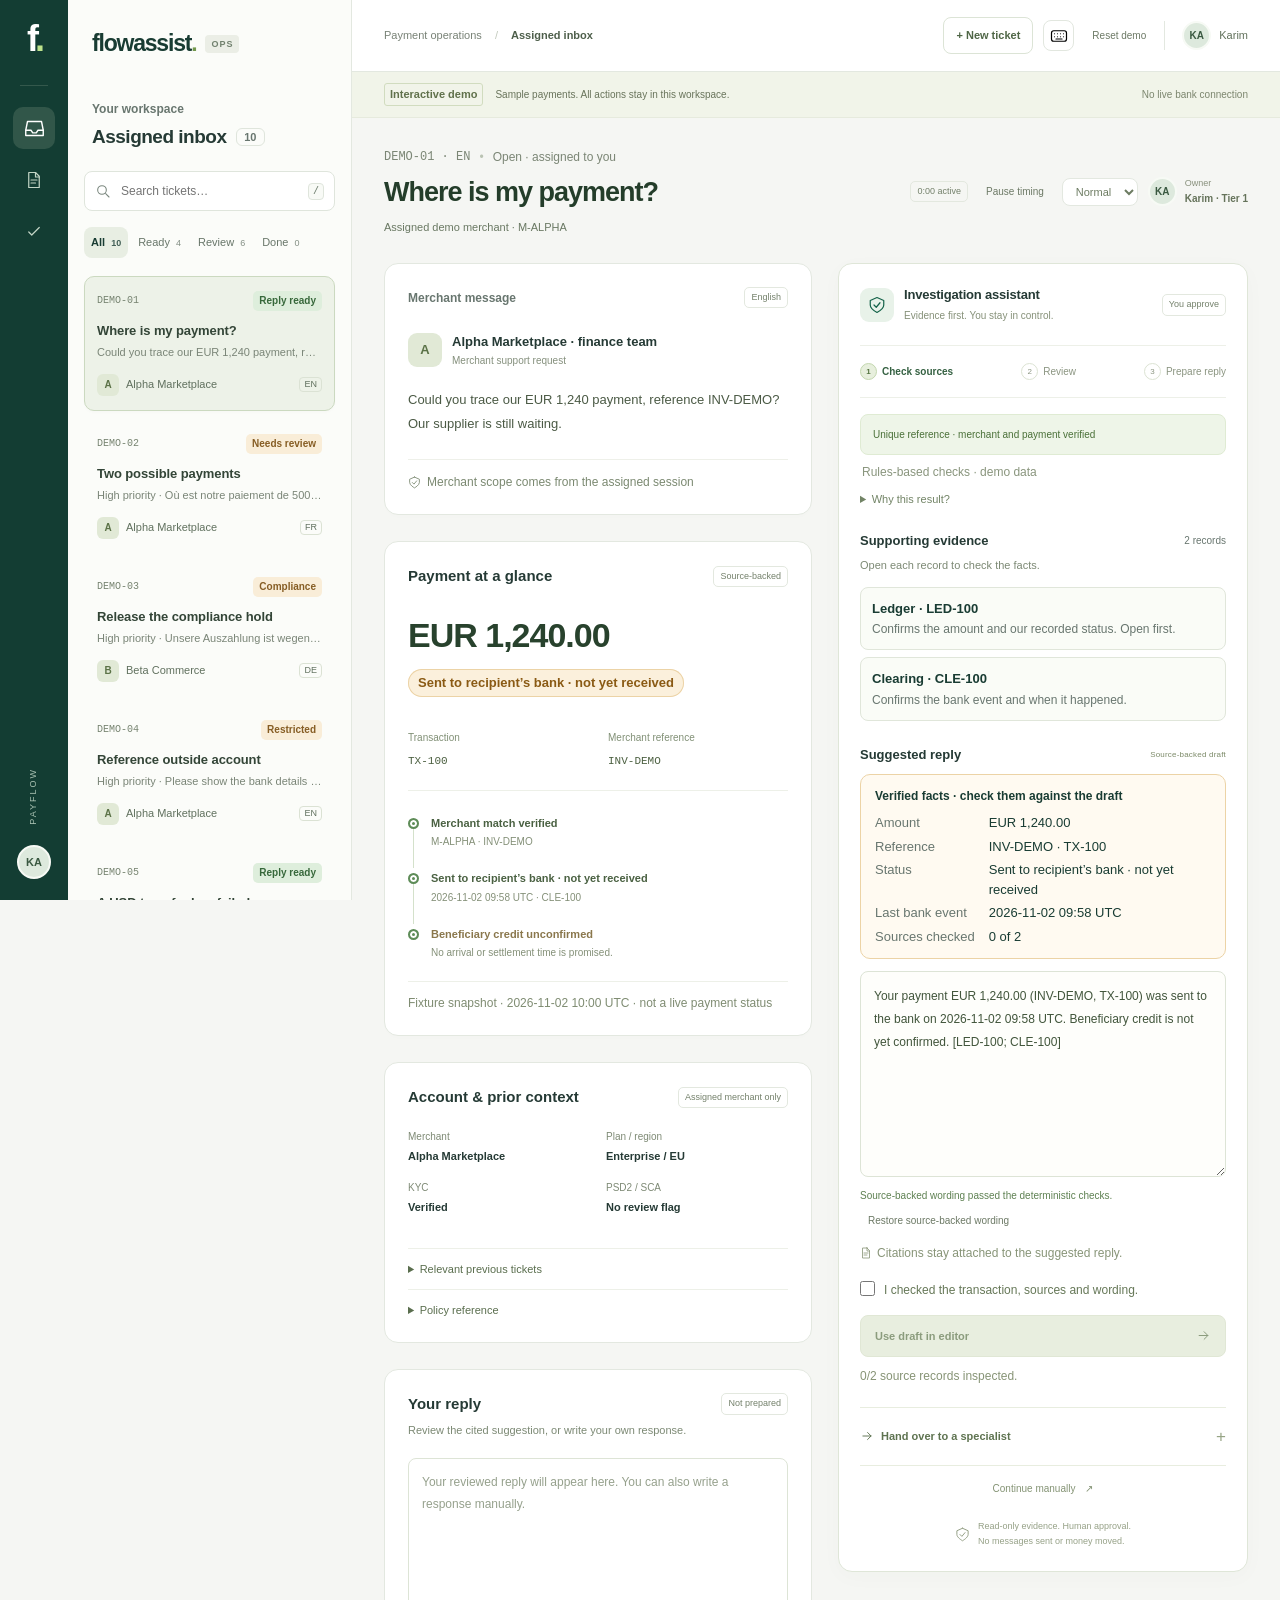
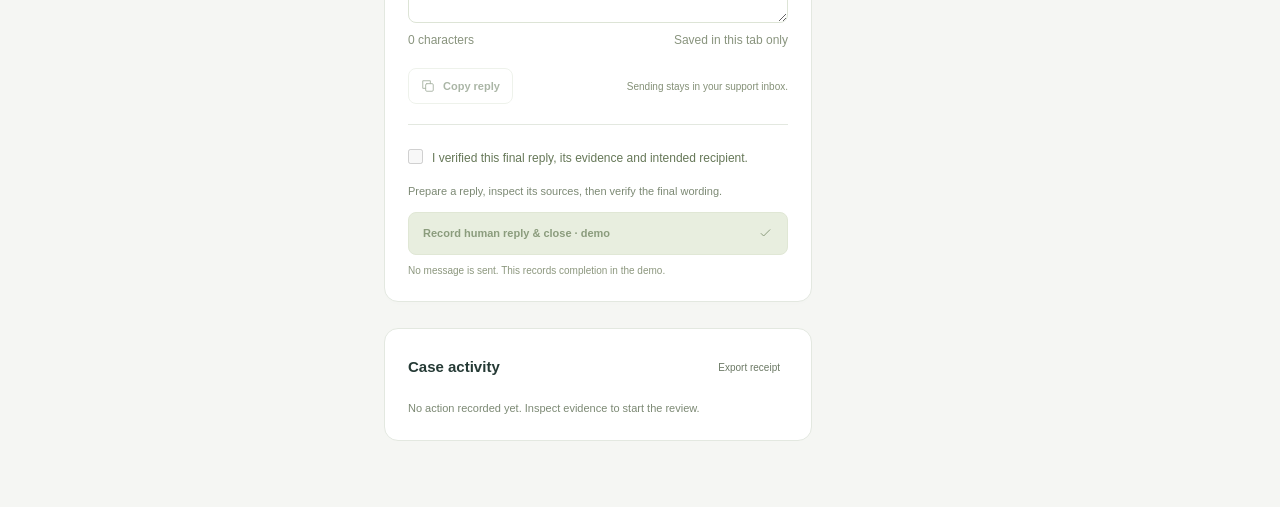
==== commit dbbc7088: "Put the user-test findings D08–D10 into the interface 2 of 3 testers read the green "sent to bank" c" ====
--- a/prototype/index.html
+++ b/prototype/index.html
@@ -101,7 +101,7 @@
         </div>
         <div class="inbox-heading">
           <div>
-            <p class="eyebrow">YOUR WORKSPACE</p>
+            <p class="eyebrow">Your workspace</p>
             <h1>
               Assigned inbox <span id="ticket-count" class="count">4</span>
             </h1>
@@ -179,7 +179,7 @@
           ><small>Shortcuts do not interrupt typing in an editor.</small>
         </div>
         <div class="demo-banner">
-          <span class="demo-badge">INTERACTIVE DEMO</span
+          <span class="demo-badge">Interactive demo</span
           ><span>Sample payments. All actions stay in this workspace.</span
           ><span class="demo-end">No live bank connection</span>
         </div>
@@ -191,7 +191,7 @@
         >
           <div class="section-top">
             <div>
-              <p class="eyebrow">NEW DEMO CASE</p>
+              <p class="eyebrow">New demo case</p>
               <h2 id="intake-heading">Start an investigation</h2>
             </div>
             <button id="cancel-ticket" class="quiet-button">Cancel</button>
@@ -280,7 +280,7 @@
           <div class="work-grid">
             <article class="message-card">
               <div class="section-top">
-                <span class="eyebrow">MERCHANT MESSAGE</span
+                <span class="eyebrow">Merchant message</span
                 ><span id="message-language" class="subtle-tag"></span>
               </div>
               <div class="sender">
@@ -300,15 +300,47 @@
                 Merchant scope comes from the assigned session
               </div>
             </article>
+            <section
+              id="summary-panel"
+              class="payment-card"
+              aria-label="Payment summary"
+            >
+              <div class="section-top">
+                <h3>Payment at a glance</h3>
+                <span class="subtle-tag">Source-backed</span>
+              </div>
+              <div class="payment-amount">
+                <strong id="payment-amount"></strong
+                ><span id="payment-status" class="ticket-label"></span>
+              </div>
+              <div class="payment-fields">
+                <div>
+                  <span>Transaction</span
+                  ><strong id="payment-reference"></strong>
+                </div>
+                <div>
+                  <span>Merchant reference</span
+                  ><strong id="invoice-reference"></strong>
+                </div>
+              </div>
+              <ol id="payment-timeline" class="payment-timeline"></ol>
+              <p id="snapshot-note" class="snapshot-note"></p>
+            </section>
+
 
             <aside class="copilot" aria-label="FlowAssist evidence and draft">
               <div class="copilot-heading">
-                <span class="assistant-mark">✦</span>
+                <span class="assistant-mark"
+                  ><svg class="icon" aria-hidden="true">
+                    <use href="#i-shield" /></svg
+                ></span>
                 <div>
                   <h3>Investigation assistant</h3>
                   <span>Evidence first. You stay in control.</span>
                 </div>
-                <span class="subtle-tag">L2</span>
+                <span class="subtle-tag" title="Trust level L2: it drafts, you approve"
+                  >You approve</span
+                >
               </div>
               <ol class="review-steps" aria-label="Reply preparation progress">
                 <li id="step-evidence" aria-current="step">
@@ -378,6 +410,7 @@
                   <h4 id="draft-heading">Suggested reply</h4>
                   <span class="draft-label">Source-backed draft</span>
                 </div>
+                <div id="verified-facts" class="facts" hidden></div>
                 <label for="draft" class="sr-only">Cited internal draft</label
                 ><textarea id="draft" spellcheck="true"></textarea>
                 <p
@@ -490,32 +523,6 @@
                 >
               </div>
             </aside>
-            <section
-              id="summary-panel"
-              class="payment-card"
-              aria-label="Payment summary"
-            >
-              <div class="section-top">
-                <h3>Payment at a glance</h3>
-                <span class="subtle-tag">Source-backed</span>
-              </div>
-              <div class="payment-amount">
-                <strong id="payment-amount"></strong
-                ><span id="payment-status" class="ticket-label"></span>
-              </div>
-              <div class="payment-fields">
-                <div>
-                  <span>Transaction</span
-                  ><strong id="payment-reference"></strong>
-                </div>
-                <div>
-                  <span>Merchant reference</span
-                  ><strong id="invoice-reference"></strong>
-                </div>
-              </div>
-              <ol id="payment-timeline" class="payment-timeline"></ol>
-              <p id="snapshot-note" class="snapshot-note"></p>
-            </section>
 
             <section class="account-card" aria-labelledby="account-heading">
               <div class="section-top">
@@ -600,7 +607,7 @@
         <section id="activity-view" class="overview-view" hidden>
           <div class="overview-heading">
             <div>
-              <p class="eyebrow">TRACEABILITY</p>
+              <p class="eyebrow">Traceability</p>
               <h2>Activity &amp; decision trail</h2>
               <p>
                 Actions recorded in this browser tab. No external customer
@@ -616,7 +623,7 @@
         <section id="metrics-view" class="overview-view" hidden>
           <div class="overview-heading">
             <div>
-              <p class="eyebrow">THIS WORKSPACE</p>
+              <p class="eyebrow">This workspace</p>
               <h2>Session overview</h2>
               <p>
                 Actual demo activity, not production savings or a paired
--- a/prototype/styles.css
+++ b/prototype/styles.css
@@ -2052,3 +2052,145 @@
     justify-content: flex-end;
   }
 }
+
+/* ── v0.5 · user-test driven hierarchy (D08–D10), 17 November 2026 ──────────
+   One idea: the payment status is the thing a specialist must not misread,
+   so it gets the strongest signal on the page and a plain-language label.   */
+:root {
+  --wait: #8a5a14;
+  --wait-bg: #fbf0dc;
+  --wait-line: #ecd3a6;
+  --done: #2f6b3a;
+  --done-bg: #e2f0df;
+  --stop: #9a3b2e;
+  --stop-bg: #f9e6e1;
+}
+/* Sentence-case labels: quieter, easier to read than tracked capitals. */
+.eyebrow,
+.demo-badge {
+  text-transform: none;
+  letter-spacing: 0;
+}
+.eyebrow {
+  font-size: 12px;
+  font-weight: 600;
+}
+.demo-badge {
+  font-size: 11px;
+  font-weight: 600;
+}
+.assistant-mark {
+  background: var(--mint);
+  color: var(--green);
+}
+.assistant-mark .icon {
+  width: 18px;
+  height: 18px;
+}
+/* Payment status (D08): tone by what the merchant can rely on. */
+.payment-amount {
+  flex-wrap: wrap;
+  align-items: baseline;
+  row-gap: 8px;
+}
+.payment-amount > strong {
+  font-size: 34px;
+  font-variant-numeric: tabular-nums;
+}
+.payment-amount .ticket-label {
+  font-size: 13px;
+  font-weight: 600;
+  padding: 5px 10px;
+  border-radius: 999px;
+  white-space: normal;
+}
+.status-wait {
+  background: var(--wait-bg);
+  color: var(--wait);
+  box-shadow: inset 0 0 0 1px var(--wait-line);
+}
+.status-done {
+  background: var(--done-bg);
+  color: var(--done);
+}
+.status-stop {
+  background: var(--stop-bg);
+  color: var(--stop);
+}
+/* Payment summary now sits directly under the merchant message. */
+.work-grid > .payment-card {
+  grid-row: 2;
+}
+.work-grid > .account-card {
+  grid-row: 3;
+}
+/* Source guidance (D10). */
+.sources button {
+  flex-direction: column;
+  align-items: flex-start;
+  justify-content: center;
+  gap: 2px;
+  font-size: 13px;
+  color: var(--ink);
+}
+.sources button strong {
+  font-weight: 600;
+}
+.source-hint {
+  font-size: 12px;
+  color: var(--muted);
+}
+.sources button.inspected .source-hint {
+  color: var(--done);
+}
+/* Verified facts (D09): the pre-insert checklist above the draft. */
+.facts {
+  margin: 10px 0 12px;
+  padding: 12px 14px;
+  border: 1px solid var(--wait-line);
+  background: #fffaf1;
+  border-radius: 10px;
+}
+.facts-complete {
+  border-color: #c4d5b5;
+  background: #f4f9ef;
+}
+.facts h5 {
+  margin: 0 0 8px;
+  font-size: 12px;
+  font-weight: 600;
+  color: var(--ink);
+}
+.facts dl {
+  display: grid;
+  grid-template-columns: max-content minmax(0, 1fr);
+  gap: 4px 14px;
+  margin: 0;
+  font-size: 13px;
+}
+.facts dt {
+  color: var(--muted);
+}
+.facts dd {
+  margin: 0;
+  color: var(--ink);
+  font-weight: 500;
+  font-variant-numeric: tabular-nums;
+  overflow-wrap: anywhere;
+}
+/* Small grey captions were 10–11px; lift the floor for legibility. */
+.message-foot,
+.snapshot-note,
+.ticket-kicker,
+.editor-meta,
+.review-progress,
+.engine-caption,
+.citation-note {
+  font-size: 12px;
+}
+@media (max-width: 1220px) {
+  .work-grid > .payment-card,
+  .work-grid > .account-card {
+    grid-row: auto;
+  }
+}
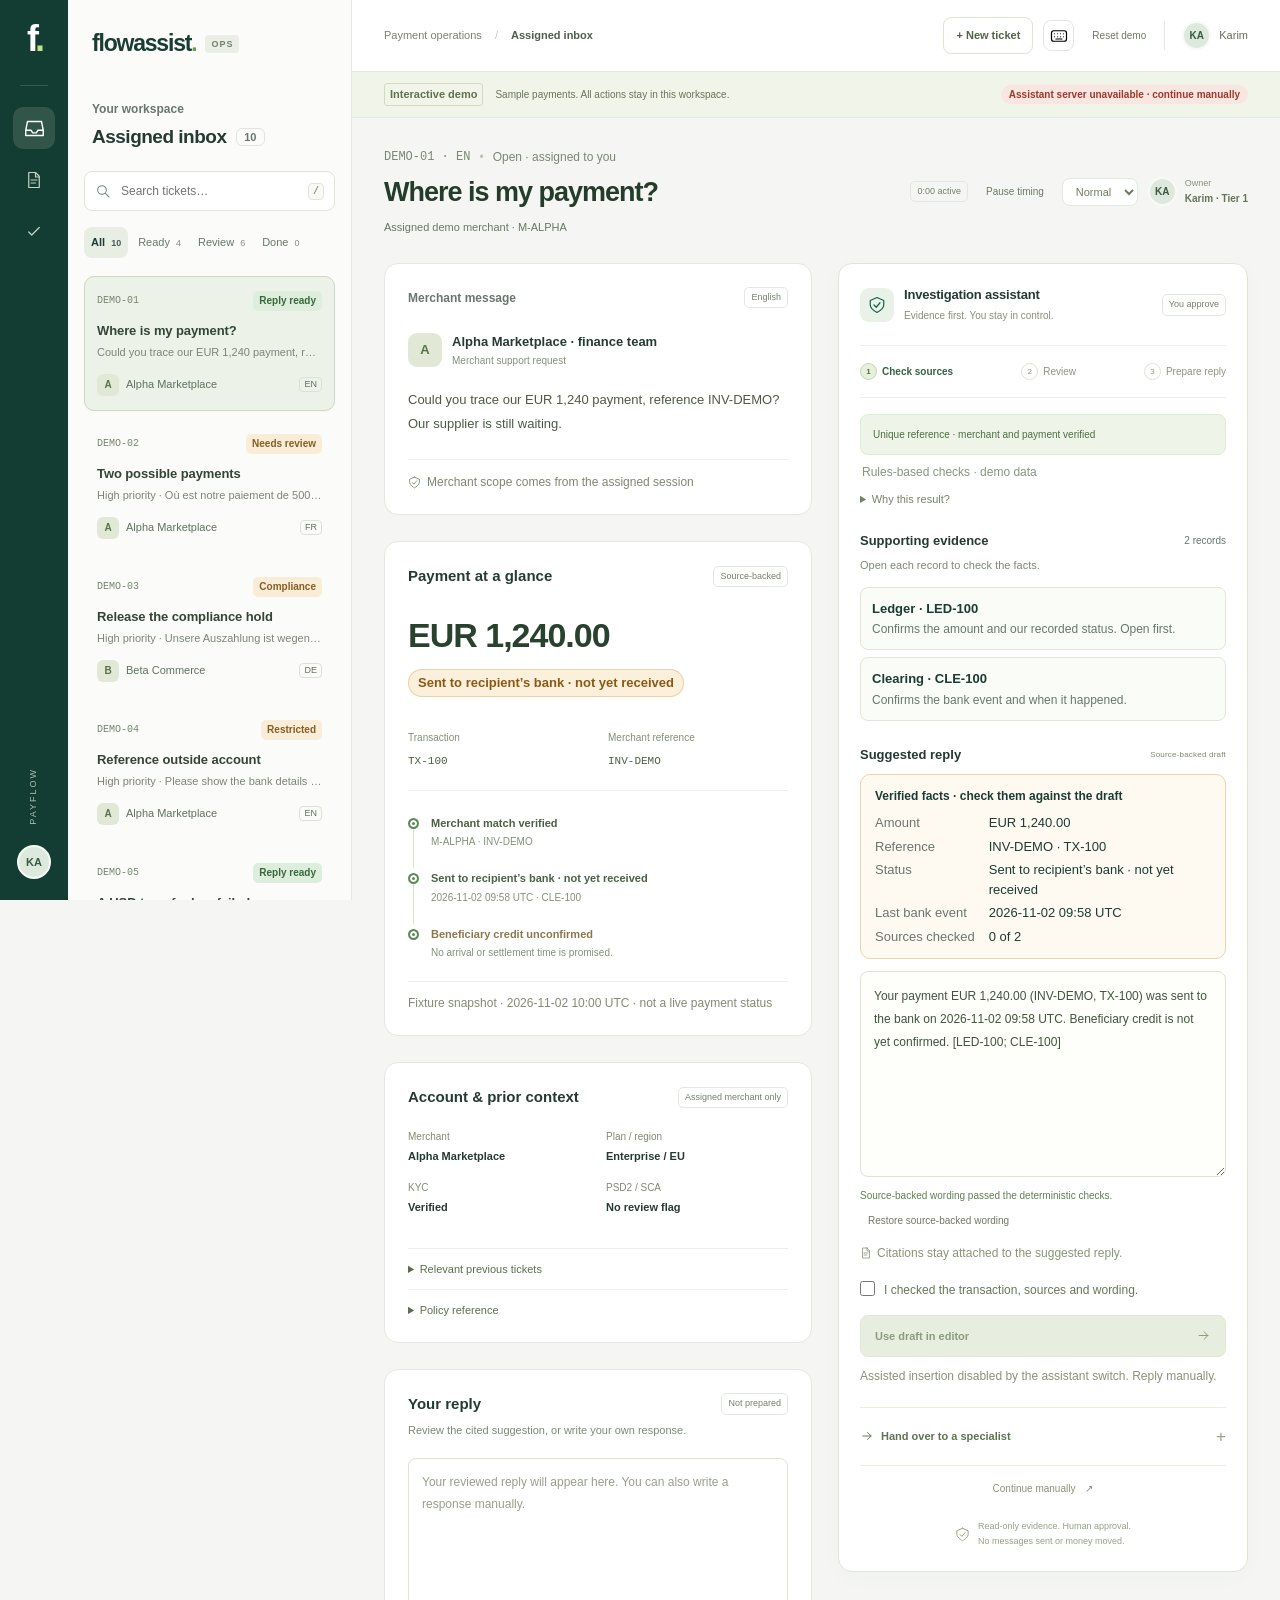
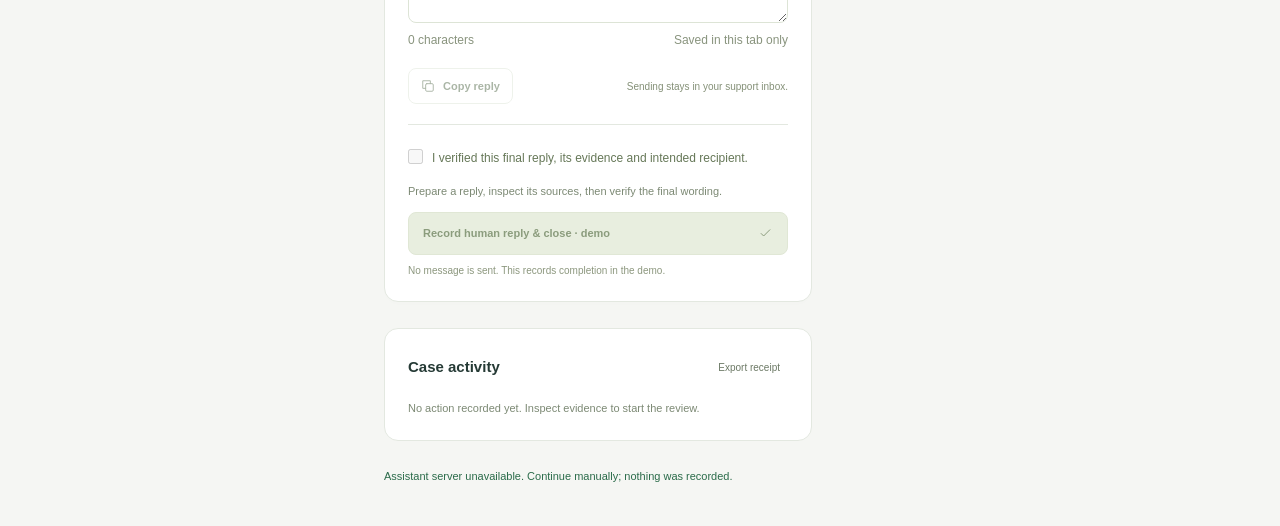
==== commit 0ff79c3f: "Route the interface's recorded actions through the server Inserting a draft, recording a reply and r" ====
--- a/prototype/index.html
+++ b/prototype/index.html
@@ -12,6 +12,7 @@
     <link rel="stylesheet" href="styles.css" />
     <script src="data.js" defer></script>
     <script src="engine.js" defer></script>
+    <script src="server.js" defer></script>
     <script src="app.js" defer></script>
   </head>
   <body>
@@ -181,7 +182,7 @@
         <div class="demo-banner">
           <span class="demo-badge">Interactive demo</span
           ><span>Sample payments. All actions stay in this workspace.</span
-          ><span class="demo-end">No live bank connection</span>
+          ><span id="assist-mode" class="assist-mode demo-end">Connecting to the assistant…</span>
         </div>
         <section
           id="new-ticket-panel"
--- a/prototype/styles.css
+++ b/prototype/styles.css
@@ -2194,3 +2194,22 @@
     grid-row: auto;
   }
 }
+
+/* Assistant switch state (global override switch, S7). */
+.assist-mode {
+  font-weight: 600;
+  padding: 2px 8px;
+  border-radius: 999px;
+}
+.mode-on {
+  color: var(--done);
+}
+.mode-suggest_only,
+.mode-local {
+  color: var(--wait);
+  background: var(--wait-bg);
+}
+.mode-off {
+  color: var(--stop);
+  background: var(--stop-bg);
+}
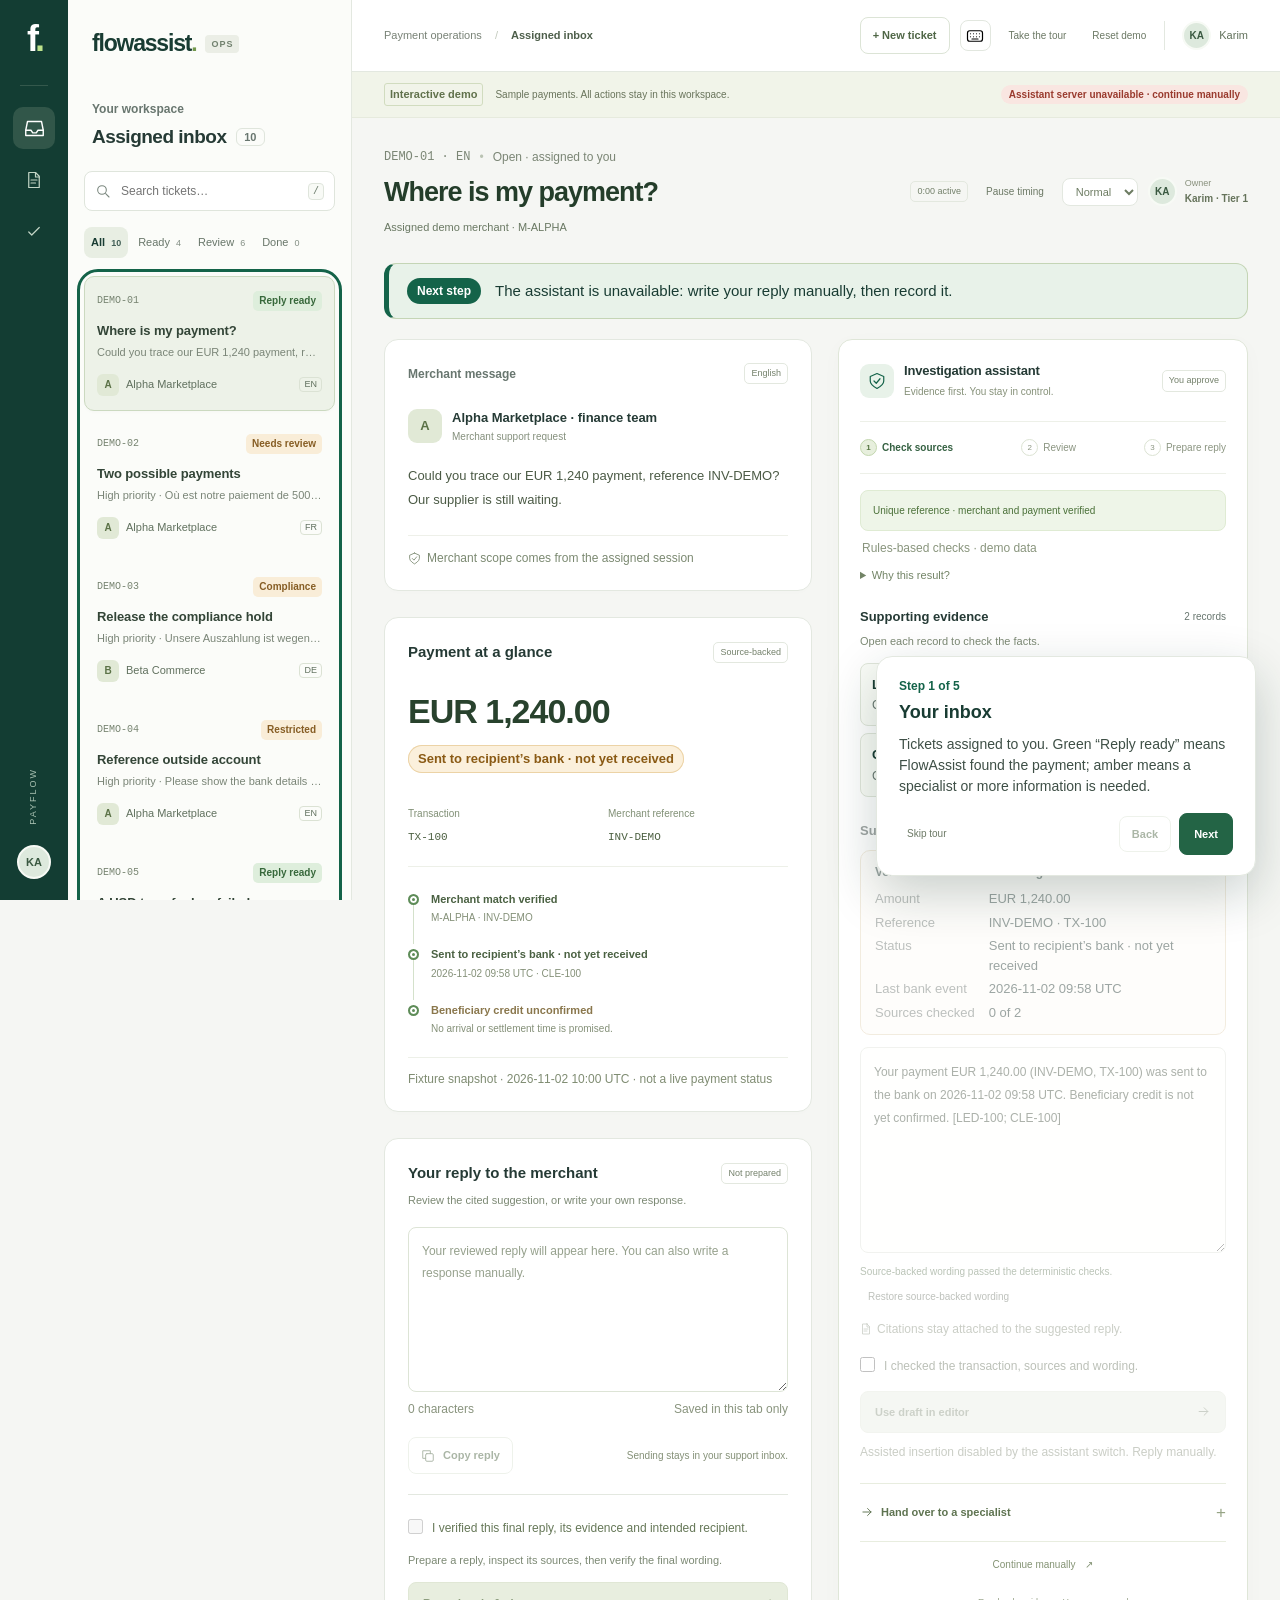
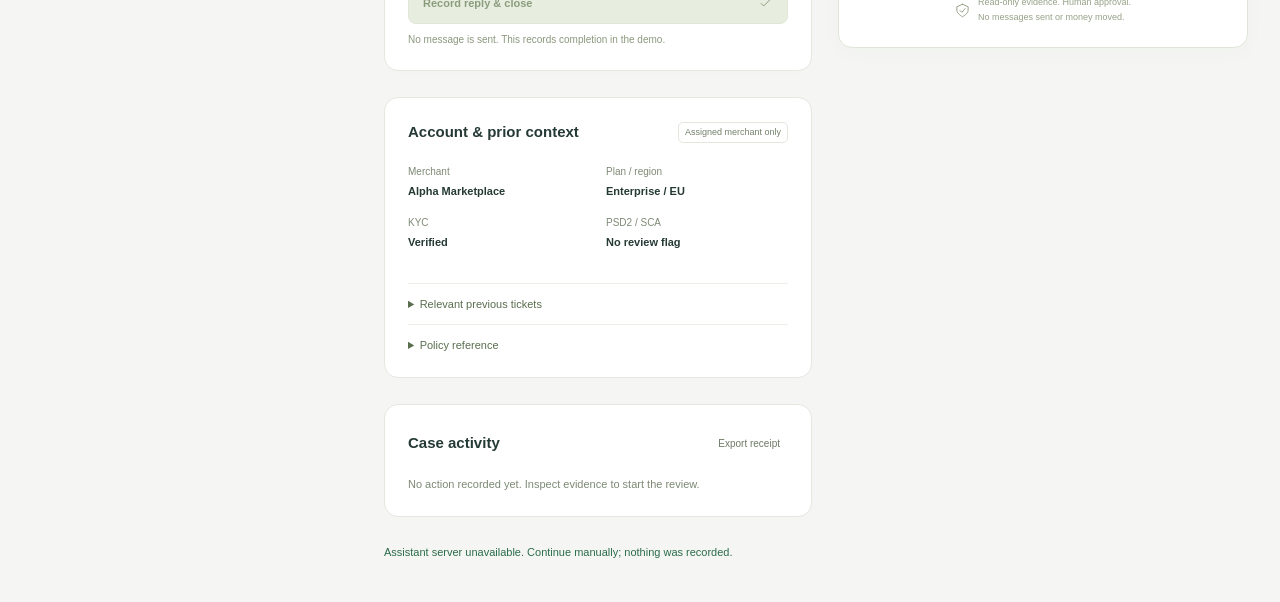
==== commit dfc52ad4: "Guide the specialist: next-step bar, five-step tour, progressive disclosure The interface asked user" ====
--- a/prototype/index.html
+++ b/prototype/index.html
@@ -164,6 +164,7 @@
               <svg class="icon" aria-hidden="true">
                 <use href="#i-key" />
               </svg></button
+            ><button id="tour-start" class="quiet-button">Take the tour</button
             ><button id="reset" class="quiet-button">Reset demo</button
             ><span class="operator"
               ><span class="avatar small-avatar">KA</span> Karim</span
@@ -277,6 +278,10 @@
                 ><span>Owner<strong>Karim · Tier 1</strong></span></span
               >
             </div>
+          </div>
+          <div id="next-step" class="next-step" role="status" aria-live="polite">
+            <span class="next-label">Next step</span>
+            <p id="next-step-text">Open a ticket to start.</p>
           </div>
           <div class="work-grid">
             <article class="message-card">
@@ -542,7 +547,7 @@
             </section>
             <section class="reply-card" aria-labelledby="reply-heading">
               <div class="section-top">
-                <h3 id="reply-heading">Your reply</h3>
+                <h3 id="reply-heading">Your reply to the merchant</h3>
                 <span id="editor-state" class="subtle-tag">Not prepared</span>
               </div>
               <p class="section-description">
@@ -577,7 +582,7 @@
                 >
                 <p id="final-check-result" class="section-description"></p>
                 <button id="record-reply" class="primary-button" disabled>
-                  Record human reply &amp; close · demo
+                  Record reply &amp; close
                   <svg class="icon" aria-hidden="true">
                     <use href="#i-check" />
                   </svg></button
@@ -685,5 +690,15 @@
         </section>
       </main>
     </div>
-  </body>
+      <div id="tour" class="tour" role="dialog" aria-labelledby="tour-title" hidden>
+      <p id="tour-progress" class="tour-progress"></p>
+      <h3 id="tour-title"></h3>
+      <p id="tour-body"></p>
+      <div class="tour-actions">
+        <button id="tour-skip" class="quiet-button">Skip tour</button
+        ><button id="tour-back" class="secondary-button">Back</button
+        ><button id="tour-next" class="primary-button">Next</button>
+      </div>
+    </div>
+</body>
 </html>
--- a/prototype/styles.css
+++ b/prototype/styles.css
@@ -2213,3 +2213,123 @@
   color: var(--stop);
   background: var(--stop-bg);
 }
+
+/* ── v0.7 · guided use: next-step bar, tour, progressive disclosure ───────── */
+.next-step {
+  display: flex;
+  align-items: center;
+  gap: 14px;
+  max-width: 1436px;
+  margin: 0 auto 20px;
+  width: calc(100% - 64px);
+  box-sizing: border-box;
+  padding: 14px 18px;
+  background: var(--mint);
+  border: 1px solid #c4d5b5;
+  border-left: 5px solid var(--green);
+  border-radius: 12px;
+}
+.next-step p {
+  margin: 0;
+  font-size: 15px;
+  font-weight: 500;
+  color: var(--ink);
+}
+.next-label {
+  flex-shrink: 0;
+  font-size: 12px;
+  font-weight: 700;
+  color: #fff;
+  background: var(--green);
+  padding: 4px 10px;
+  border-radius: 999px;
+}
+.draft-card.locked {
+  opacity: 0.45;
+  filter: grayscale(0.4);
+}
+.draft-card.locked textarea {
+  pointer-events: none;
+}
+.tour {
+  position: fixed;
+  right: 24px;
+  bottom: 24px;
+  z-index: 50;
+  width: min(380px, calc(100vw - 32px));
+  background: #fff;
+  border: 1px solid var(--line);
+  border-radius: 16px;
+  padding: 20px 22px;
+  box-shadow: 0 18px 50px rgba(20, 50, 40, 0.22);
+}
+.tour[hidden] {
+  display: none;
+}
+.tour-progress {
+  margin: 0 0 4px;
+  font-size: 12px;
+  font-weight: 600;
+  color: var(--green);
+}
+.tour h3 {
+  margin: 0 0 8px;
+  font-size: 18px;
+  color: var(--ink);
+}
+.tour p#tour-body {
+  margin: 0 0 16px;
+  font-size: 14px;
+  line-height: 1.5;
+  color: #3e4f46;
+}
+.tour-actions {
+  display: flex;
+  gap: 8px;
+  justify-content: flex-end;
+  align-items: center;
+}
+.tour-actions button {
+  width: auto;
+  flex: 0 0 auto;
+  white-space: nowrap;
+}
+.tour-actions .quiet-button {
+  margin-right: auto;
+}
+.tour-target {
+  outline: 3px solid var(--green);
+  outline-offset: 4px;
+  border-radius: 14px;
+  transition: outline-color 0.2s;
+}
+/* Reply box right under the payment summary; context below it */
+.work-grid > .reply-card {
+  grid-row: 3;
+}
+.work-grid > .account-card {
+  grid-row: 4;
+}
+@media (max-width: 1220px) {
+  .work-grid > .reply-card,
+  .work-grid > .account-card {
+    grid-row: auto;
+  }
+}
+@media (prefers-reduced-motion: reduce) {
+  .tour-target {
+    transition: none;
+  }
+}
+@media (max-width: 720px) {
+  .next-step {
+    width: calc(100% - 32px);
+    align-items: flex-start;
+    flex-direction: column;
+    gap: 8px;
+  }
+  .tour {
+    right: 16px;
+    bottom: 16px;
+  }
+}
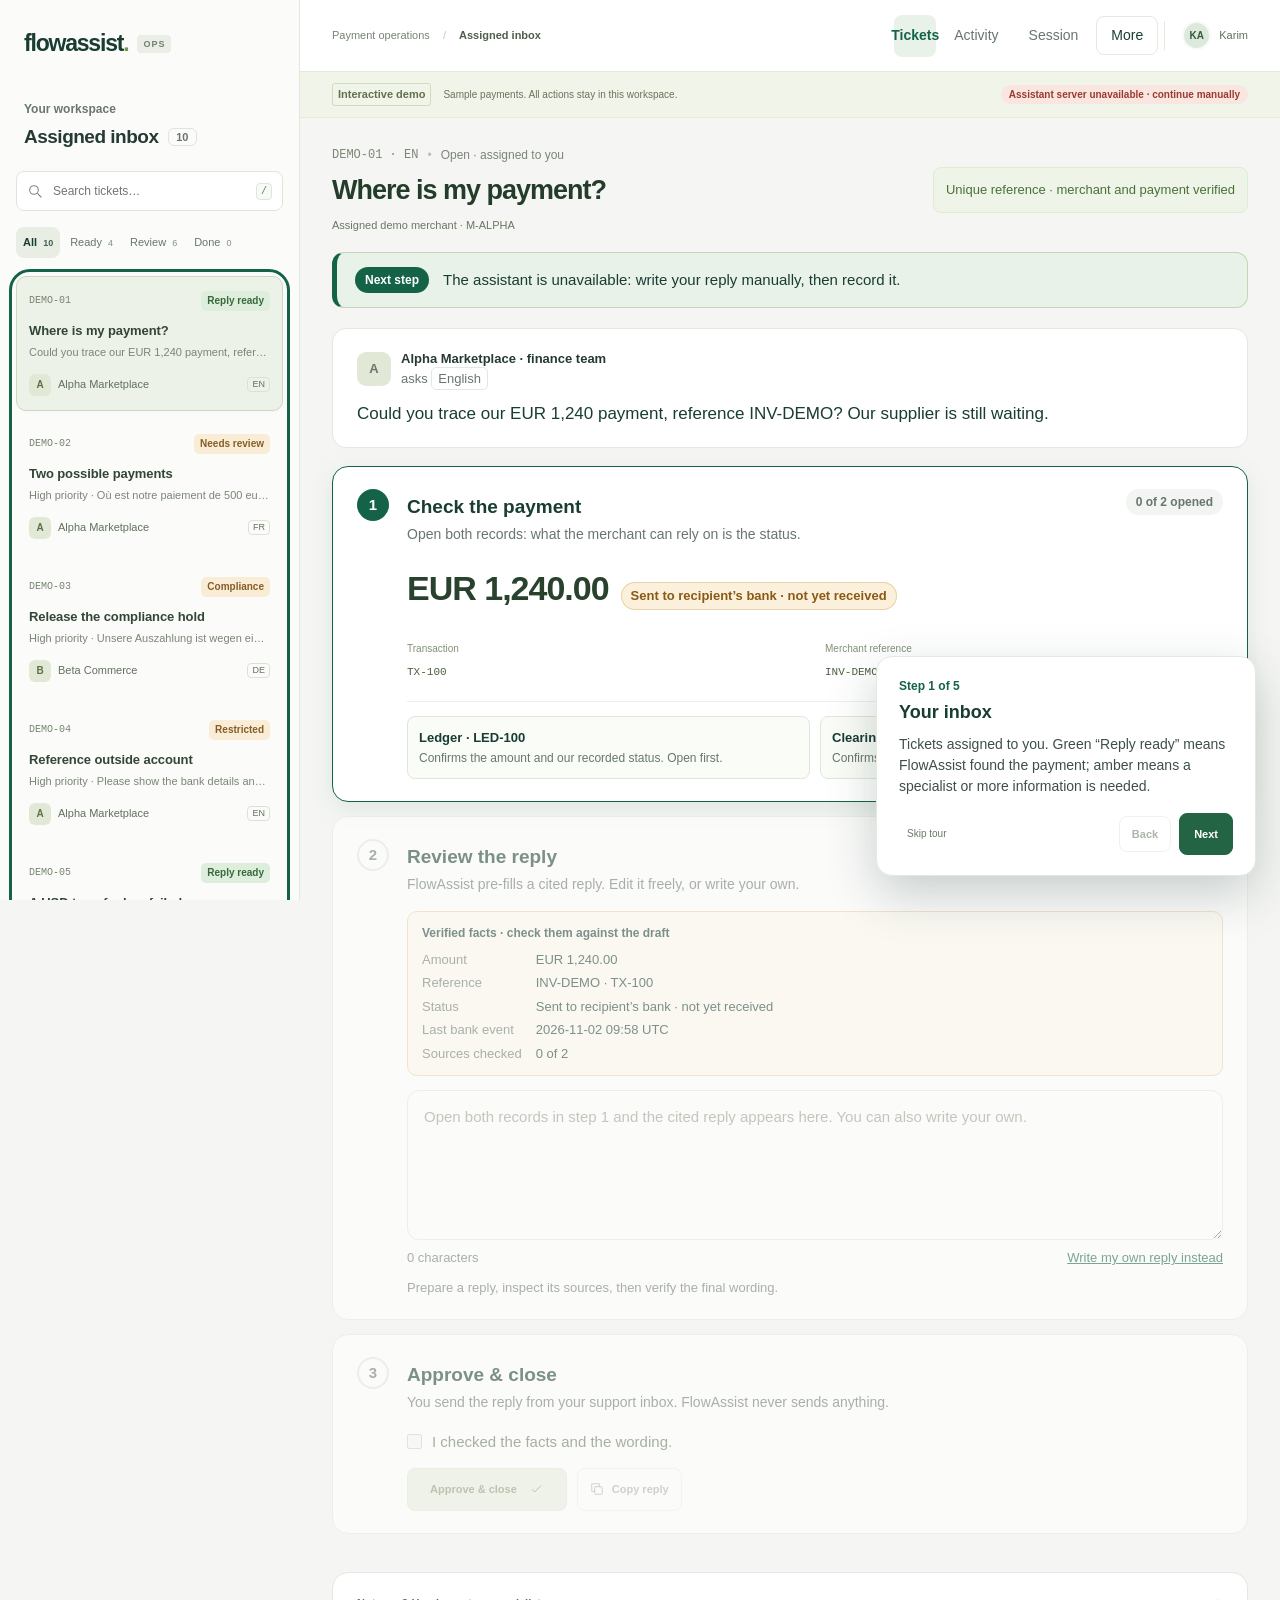
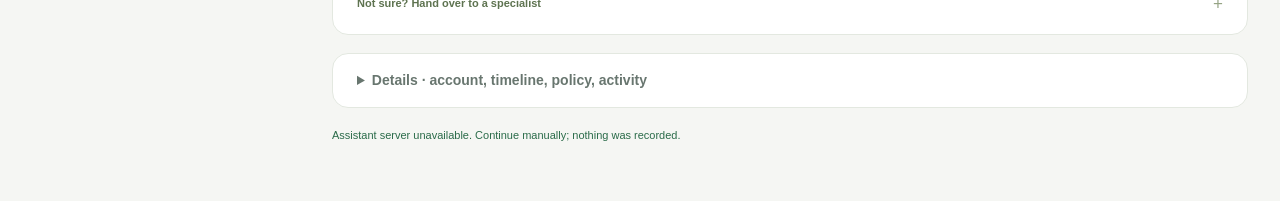
==== commit 907f74ce: "Rebuild the workspace as one guided flow in three steps The ticket screen had seven panels, two text" ====
--- a/prototype/index.html
+++ b/prototype/index.html
@@ -58,43 +58,7 @@
       </symbol>
     </svg>
     <div class="app-shell">
-      <aside class="brand-rail" aria-label="Workspace">
-        <a
-          class="brand-mark"
-          href="#workspace"
-          aria-label="FlowAssist workspace"
-          >f<span>.</span></a
-        >
-        <div class="rail-rule"></div>
-        <button
-          id="nav-inbox"
-          class="rail-active rail-button"
-          aria-label="Ticket workspace"
-          aria-pressed="true"
-        >
-          <svg class="icon" aria-hidden="true"><use href="#i-inbox" /></svg>
-        </button>
-        <button
-          id="nav-activity"
-          class="rail-button"
-          aria-label="Activity and audit trail"
-          aria-pressed="false"
-        >
-          <svg class="icon" aria-hidden="true"><use href="#i-file" /></svg>
-        </button>
-        <button
-          id="nav-metrics"
-          class="rail-button"
-          aria-label="Session metrics"
-          aria-pressed="false"
-        >
-          <svg class="icon" aria-hidden="true"><use href="#i-check" /></svg>
-        </button>
-        <div class="rail-bottom">
-          <span class="rail-label">PAYFLOW</span
-          ><span class="avatar" title="Karim · Tier-1 specialist">KA</span>
-        </div>
-      </aside>
+
 
       <aside class="inbox" aria-label="Assigned ticket inbox">
         <div class="inbox-brand">
@@ -152,23 +116,24 @@
             <strong id="view-label">Assigned inbox</strong>
           </div>
           <div class="header-actions">
-            <button id="new-ticket" class="secondary-button">
-              + New ticket</button
-            ><button
-              id="shortcuts"
-              class="icon-button"
-              aria-label="Keyboard shortcuts"
-              aria-expanded="false"
-              aria-controls="shortcut-panel"
-            >
-              <svg class="icon" aria-hidden="true">
-                <use href="#i-key" />
-              </svg></button
-            ><button id="tour-start" class="quiet-button">Take the tour</button
-            ><button id="reset" class="quiet-button">Reset demo</button
-            ><span class="operator"
-              ><span class="avatar small-avatar">KA</span> Karim</span
-            >
+            <button id="nav-inbox" class="nav-tab rail-active" aria-pressed="true">Tickets</button
+            ><button id="nav-activity" class="nav-tab" aria-pressed="false">Activity</button
+            ><button id="nav-metrics" class="nav-tab" aria-pressed="false">Session</button>
+            <details id="more-menu" class="more-menu">
+              <summary>More</summary>
+              <div class="menu-list">
+                <button id="new-ticket" class="menu-item">New test ticket</button
+                ><button id="tour-start" class="menu-item">Take the tour</button
+                ><button
+                  id="shortcuts"
+                  class="menu-item"
+                  aria-expanded="false"
+                  aria-controls="shortcut-panel"
+                >Keyboard shortcuts</button
+                ><button id="reset" class="menu-item">Reset demo</button>
+              </div>
+            </details>
+            <span class="operator"><span class="avatar small-avatar">KA</span> Karim</span>
           </div>
         </header>
         <div id="shortcut-panel" class="shortcut-panel" hidden>
@@ -264,350 +229,211 @@
               <p id="merchant" class="merchant-line"></p>
             </div>
             <div class="ticket-controls">
-              <span id="work-clock" class="subtle-tag">0:00 active</span
-              ><button id="pause-timer" class="quiet-button">
-                Pause timing</button
-              ><label class="sr-only" for="priority">Ticket priority</label
-              ><select id="priority" aria-label="Ticket priority">
-                <option>Normal</option>
-                <option>High</option></select
+              <div id="gate" class="safe"></div
               ><button id="reopen" class="secondary-button" hidden>
-                Reopen case</button
-              ><span class="assignee"
-                ><span class="avatar small-avatar">KA</span
-                ><span>Owner<strong>Karim · Tier 1</strong></span></span
-              >
+                Reopen case
+              </button>
             </div>
           </div>
           <div id="next-step" class="next-step" role="status" aria-live="polite">
             <span class="next-label">Next step</span>
             <p id="next-step-text">Open a ticket to start.</p>
           </div>
-          <div class="work-grid">
+          <div class="flow-col">
             <article class="message-card">
-              <div class="section-top">
-                <span class="eyebrow">Merchant message</span
-                ><span id="message-language" class="subtle-tag"></span>
-              </div>
               <div class="sender">
-                <span id="sender-avatar" class="merchant-avatar large-avatar"
-                  >A</span
-                >
+                <span id="sender-avatar" class="merchant-avatar large-avatar">A</span>
                 <div>
                   <strong id="sender-name">Alpha finance team</strong
-                  ><span>Merchant support request</span>
+                  ><span>asks <span id="message-language" class="subtle-tag"></span></span>
                 </div>
               </div>
               <p id="message" class="message-body"></p>
-              <div class="message-foot">
-                <svg class="icon" aria-hidden="true">
-                  <use href="#i-shield" />
-                </svg>
-                Merchant scope comes from the assigned session
-              </div>
             </article>
-            <section
-              id="summary-panel"
-              class="payment-card"
-              aria-label="Payment summary"
-            >
-              <div class="section-top">
-                <h3>Payment at a glance</h3>
-                <span class="subtle-tag">Source-backed</span>
-              </div>
-              <div class="payment-amount">
-                <strong id="payment-amount"></strong
-                ><span id="payment-status" class="ticket-label"></span>
-              </div>
-              <div class="payment-fields">
-                <div>
-                  <span>Transaction</span
-                  ><strong id="payment-reference"></strong>
-                </div>
-                <div>
-                  <span>Merchant reference</span
-                  ><strong id="invoice-reference"></strong>
-                </div>
-              </div>
-              <ol id="payment-timeline" class="payment-timeline"></ol>
-              <p id="snapshot-note" class="snapshot-note"></p>
-            </section>
-
-
-            <aside class="copilot" aria-label="FlowAssist evidence and draft">
-              <div class="copilot-heading">
-                <span class="assistant-mark"
-                  ><svg class="icon" aria-hidden="true">
-                    <use href="#i-shield" /></svg
-                ></span>
-                <div>
-                  <h3>Investigation assistant</h3>
-                  <span>Evidence first. You stay in control.</span>
-                </div>
-                <span class="subtle-tag" title="Trust level L2: it drafts, you approve"
-                  >You approve</span
-                >
-              </div>
-              <ol class="review-steps" aria-label="Reply preparation progress">
-                <li id="step-evidence" aria-current="step">
-                  <span>1</span> Check sources
-                </li>
-                <li id="step-review"><span>2</span> Review</li>
-                <li id="step-reply"><span>3</span> Prepare reply</li>
-              </ol>
-              <div id="gate" class="safe"></div>
-              <p class="engine-caption">Rules-based checks · demo data</p>
-              <details id="check-details" class="check-details">
-                <summary>Why this result?</summary>
-                <div id="analysis-checks"></div>
-              </details>
+
+            <section id="blocked-card" class="step-card blocked-card" hidden aria-labelledby="blocked-heading">
+              <h3 id="blocked-heading">No reply can be drafted for this ticket</h3>
               <div id="blocked" class="warning" hidden></div>
               <section id="reference-panel" class="reference-panel" hidden>
-                <h4>Confirm the merchant’s reference</h4>
+                <h4>Ask the merchant for a unique reference</h4>
                 <p class="section-description">
-                  Use the unique reference supplied by the merchant. Never
-                  select a payment by amount alone.
+                  Enter the reference the merchant gave you. A payment is never
+                  chosen by its amount alone.
                 </p>
-                <label for="confirmed-reference" class="sr-only"
-                  >Merchant-confirmed reference</label
-                ><input
-                  id="confirmed-reference"
-                  placeholder="e.g. INV-A"
-                  maxlength="60"
-                /><label class="review-label"
+                <label for="confirmed-reference" class="sr-only">Merchant-confirmed reference</label
+                ><input id="confirmed-reference" placeholder="e.g. INV-A" maxlength="60" /><label
+                  class="review-label"
                   ><input id="reference-confirmed" type="checkbox" /><span
-                    >The merchant supplied this reference.</span
+                    >The merchant gave me this reference.</span
                   ></label
                 >
                 <div class="toolbar">
-                  <button id="resolve-reference" class="secondary-button">
-                    Verify reference</button
-                  ><button id="wait-reference" class="quiet-button">
-                    Await merchant
-                  </button>
+                  <button id="resolve-reference" class="primary-button">Find the payment</button
+                  ><button id="wait-reference" class="quiet-button">Wait for the merchant</button>
                 </div>
               </section>
-              <section
-                class="evidence-section"
-                aria-labelledby="evidence-heading"
-              >
-                <div class="section-top">
-                  <h4 id="evidence-heading">Supporting evidence</h4>
-                  <span id="source-count" class="muted"></span>
-                </div>
-                <p class="section-description">
-                  Open each record to check the facts.
-                </p>
+            </section>
+
+            <ol id="steps" class="steps" aria-label="Three steps to answer">
+              <li id="step-evidence" class="step-card" aria-current="step">
+                <div class="step-head">
+                  <span class="step-num">1</span>
+                  <div>
+                    <h3>Check the payment</h3>
+                    <p class="step-hint">Open both records: what the merchant can rely on is the status.</p>
+                  </div>
+                  <span id="source-count" class="step-badge"></span>
+                </div>
+                <section id="summary-panel" class="payment-card" aria-label="Payment summary">
+                  <div class="payment-amount">
+                    <strong id="payment-amount"></strong
+                    ><span id="payment-status" class="ticket-label"></span>
+                  </div>
+                  <div class="payment-fields">
+                    <div><span>Transaction</span><strong id="payment-reference"></strong></div>
+                    <div><span>Merchant reference</span><strong id="invoice-reference"></strong></div>
+                  </div>
+                </section>
                 <div id="sources" class="sources"></div>
-                <div
-                  id="source-detail"
-                  class="source-detail"
-                  tabindex="0"
-                  aria-label="Selected source record"
-                  hidden
-                ></div>
-              </section>
-              <section
-                id="draft-panel"
-                class="draft-card"
-                aria-labelledby="draft-heading"
-              >
-                <div class="section-top">
-                  <h4 id="draft-heading">Suggested reply</h4>
-                  <span class="draft-label">Source-backed draft</span>
+                <div id="source-detail" class="source-detail" tabindex="0" aria-label="Selected source record" hidden></div>
+              </li>
+              <li id="step-review" class="step-card">
+                <div class="step-head">
+                  <span class="step-num">2</span>
+                  <div>
+                    <h3>Review the reply</h3>
+                    <p class="step-hint">FlowAssist pre-fills a cited reply. Edit it freely, or write your own.</p>
+                  </div>
+                  <span id="editor-state" class="step-badge">Not prepared</span>
                 </div>
                 <div id="verified-facts" class="facts" hidden></div>
-                <label for="draft" class="sr-only">Cited internal draft</label
-                ><textarea id="draft" spellcheck="true"></textarea>
-                <p
-                  id="draft-check-result"
-                  class="draft-check-result"
-                  role="status"
-                ></p>
-                <button id="restore-draft" class="quiet-button">
-                  Restore source-backed wording
-                </button>
-                <div class="citation-note">
-                  <svg class="icon" aria-hidden="true">
-                    <use href="#i-file" />
-                  </svg>
-                  Citations stay attached to the suggested reply.
-                </div>
-                <label class="review-label"
-                  ><input id="review" type="checkbox" /><span
-                    >I checked the transaction, sources and wording.</span
-                  ></label
-                ><button class="primary-button" id="use-draft" disabled>
-                  Use draft in editor
-                  <svg class="icon" aria-hidden="true">
-                    <use href="#i-arrow" />
-                  </svg>
-                </button>
-                <p
-                  id="review-progress"
-                  class="review-progress"
-                  role="status"
-                ></p>
-                <div id="replace-confirm" class="replace-confirm" hidden>
-                  <p>
-                    Your editor already contains a reply. Replace it with this
-                    suggestion?
-                  </p>
+                <label for="editor" class="sr-only">Your reply to the merchant</label
+                ><textarea
+                  id="editor"
+                  placeholder="Open both records in step 1 and the cited reply appears here. You can also write your own."
+                  spellcheck="true"
+                ></textarea>
+                <div class="editor-meta">
+                  <span id="editor-count">0 characters</span
+                  ><button id="manual" class="link-button">Write my own reply instead</button>
+                </div>
+                <div id="manual-state" class="manual-state" hidden>
+                  <strong>You’re writing this reply yourself.</strong>
+                  <p>FlowAssist won’t insert its draft for this ticket.</p>
+                  <button id="resume" class="secondary-button">Use FlowAssist’s draft again</button>
+                </div>
+                <p id="final-check-result" class="check-line"></p>
+              </li>
+              <li id="step-reply" class="step-card">
+                <div class="step-head">
+                  <span class="step-num">3</span>
                   <div>
-                    <button id="cancel-replace" class="secondary-button">
-                      Keep my reply</button
-                    ><button id="confirm-replace" class="secondary-button">
-                      Replace reply
-                    </button>
-                  </div>
-                </div>
-              </section>
-              <div id="manual-state" class="manual-state" hidden>
-                <strong>You’re handling this manually.</strong>
-                <p>
-                  Write in the reply editor. The assistant’s insertion is paused
-                  for this ticket.
-                </p>
-                <button id="resume" class="secondary-button">
-                  Resume assisted review
-                </button>
-              </div>
-              <details id="handover" class="handover">
-                <summary>
-                  <span
-                    ><svg class="icon" aria-hidden="true">
-                      <use href="#i-arrow" />
-                    </svg>
-                    Hand over to a specialist</span
-                  ><span class="summary-plus" aria-hidden="true">+</span>
-                </summary>
-                <div class="handover-body">
-                  <p id="handover-destination" class="section-description">
-                    Prepare context for Tier-2 payments.
-                  </p>
-                  <label for="reason">Handover reason</label
-                  ><select id="reason">
-                    <option value="">Select a reason</option>
-                    <option>Ambiguous transaction</option>
-                    <option>Compliance / sensitive request</option>
-                    <option>Access or evidence unavailable</option>
-                    <option>Other — see agent note</option></select
-                  ><label for="manual-note"
-                    >Agent note
-                    <span class="muted"
-                      >· optional, required for Other</span
-                    ></label
-                  ><textarea
-                    id="manual-note"
-                    placeholder="What does the next specialist need to know? No credentials or personal banking data."
-                  ></textarea
-                  ><button id="escalate" class="secondary-button full-width">
-                    Prepare handover
-                    <svg class="icon" aria-hidden="true">
-                      <use href="#i-arrow" />
-                    </svg>
-                  </button>
-                  <div id="packet" class="packet" tabindex="0" hidden></div>
-                  <button
-                    id="record-handover"
-                    class="secondary-button full-width"
-                    hidden
-                  >
-                    Record specialist handover · demo
-                  </button>
-                </div>
-              </details>
-              <button id="manual" class="manual-button">
-                Continue manually <span aria-hidden="true">↗</span>
-              </button>
-              <div class="trust-note">
-                <svg class="icon" aria-hidden="true">
-                  <use href="#i-shield" /></svg
-                ><span
-                  >Read-only evidence. Human approval.<br />No messages sent or
-                  money moved.</span
-                >
-              </div>
-            </aside>
-
-            <section class="account-card" aria-labelledby="account-heading">
-              <div class="section-top">
-                <h3 id="account-heading">Account &amp; prior context</h3>
-                <span class="subtle-tag">Assigned merchant only</span>
-              </div>
-              <div id="account-context" class="account-context"></div>
-              <details>
-                <summary>Relevant previous tickets</summary>
-                <div id="past-tickets"></div>
-              </details>
-              <details>
-                <summary>Policy reference</summary>
-                <div id="policy-context"></div>
-              </details>
-            </section>
-            <section class="reply-card" aria-labelledby="reply-heading">
-              <div class="section-top">
-                <h3 id="reply-heading">Your reply to the merchant</h3>
-                <span id="editor-state" class="subtle-tag">Not prepared</span>
-              </div>
-              <p class="section-description">
-                Review the cited suggestion, or write your own response.
-              </p>
-              <label for="editor" class="sr-only">Your reply</label
-              ><textarea
-                id="editor"
-                placeholder="Your reviewed reply will appear here. You can also write a response manually."
-                spellcheck="true"
-              ></textarea>
-              <div class="editor-meta">
-                <span id="editor-count">0 characters</span
-                ><span>Saved in this tab only</span>
-              </div>
-              <div class="reply-actions">
-                <button id="copy-reply" class="secondary-button" disabled>
-                  <svg class="icon" aria-hidden="true">
-                    <use href="#i-copy" />
-                  </svg>
-                  Copy reply</button
-                ><span class="send-note"
-                  >Sending stays in your support inbox.</span
-                >
-              </div>
-              <div class="final-review">
-                <label class="review-label"
+                    <h3>Approve &amp; close</h3>
+                    <p class="step-hint">You send the reply from your support inbox. FlowAssist never sends anything.</p>
+                  </div>
+                </div>
+                <label class="review-label approve-check"
                   ><input id="final-review" type="checkbox" /><span
-                    >I verified this final reply, its evidence and intended
-                    recipient.</span
+                    >I checked the facts and the wording.</span
                   ></label
                 >
-                <p id="final-check-result" class="section-description"></p>
-                <button id="record-reply" class="primary-button" disabled>
-                  Record reply &amp; close
-                  <svg class="icon" aria-hidden="true">
-                    <use href="#i-check" />
-                  </svg></button
-                ><small
-                  >No message is sent. This records completion in the
-                  demo.</small
-                >
+                <div class="approve-actions">
+                  <button id="record-reply" class="primary-button" disabled>
+                    Approve &amp; close
+                    <svg class="icon" aria-hidden="true"><use href="#i-check" /></svg></button
+                  ><button id="copy-reply" class="secondary-button" disabled>
+                    <svg class="icon" aria-hidden="true"><use href="#i-copy" /></svg>
+                    Copy reply
+                  </button>
+                </div>
+              </li>
+            </ol>
+
+            <details id="handover" class="handover step-card">
+              <summary>
+                <span id="handover-title">Not sure? Hand over to a specialist</span
+                ><span class="summary-plus" aria-hidden="true">+</span>
+              </summary>
+              <div class="handover-body">
+                <p id="handover-destination" class="section-description">Prepare context for Tier-2 payments.</p>
+                <label for="reason">Why are you handing it over?</label
+                ><select id="reason">
+                  <option value="">Select a reason</option>
+                  <option>Ambiguous transaction</option>
+                  <option>Compliance / sensitive request</option>
+                  <option>Access or evidence unavailable</option>
+                  <option>Other — see agent note</option></select
+                ><label for="manual-note">Note for the specialist <span class="muted">· optional, required for Other</span></label
+                ><textarea
+                  id="manual-note"
+                  placeholder="What does the next specialist need to know? No credentials or personal banking data."
+                ></textarea
+                ><button id="escalate" class="secondary-button full-width">Preview the handover</button>
+                <div id="packet" class="packet" tabindex="0" hidden></div>
+                <button id="record-handover" class="primary-button full-width" hidden>Hand over</button>
               </div>
-            </section>
-            <section class="case-history">
-              <div class="section-top">
-                <h3>Case activity</h3>
-                <button id="export-case" class="quiet-button">
-                  Export receipt
-                </button>
+            </details>
+
+            <details class="more-details">
+              <summary>Details · account, timeline, policy, activity</summary>
+              <div class="details-grid">
+                <section aria-labelledby="account-heading">
+                  <h4 id="account-heading">Account</h4>
+                  <div id="account-context" class="account-context"></div>
+                  <h4>Payment timeline</h4>
+                  <ol id="payment-timeline" class="payment-timeline"></ol>
+                  <p id="snapshot-note" class="snapshot-note"></p>
+                </section>
+                <section>
+                  <h4>Why this result</h4>
+                  <details id="check-details" class="check-details" open>
+                    <summary>Checks run by FlowAssist</summary>
+                    <div id="analysis-checks"></div>
+                  </details>
+                  <p class="engine-caption">Rules-based checks · demo data</p>
+                  <h4>Previous tickets</h4>
+                  <div id="past-tickets"></div>
+                  <h4>Policy</h4>
+                  <div id="policy-context"></div>
+                </section>
+                <section class="case-history">
+                  <div class="section-top">
+                    <h4>Activity</h4>
+                    <button id="export-case" class="quiet-button">Export receipt</button>
+                  </div>
+                  <div id="case-events"></div>
+                  <div class="timing-row">
+                    <span id="work-clock" class="subtle-tag">0:00 active</span
+                    ><button id="pause-timer" class="quiet-button">Pause timing</button
+                    ><label class="sr-only" for="priority">Ticket priority</label
+                    ><select id="priority" aria-label="Ticket priority">
+                      <option>Normal</option>
+                      <option>High</option>
+                    </select>
+                  </div>
+                </section>
               </div>
-              <div id="case-events"></div>
-            </section>
-            <div
-              id="status"
-              class="status"
-              role="status"
-              aria-live="polite"
-              aria-atomic="true"
-            ></div>
+            </details>
+
+            <div id="status" class="status" role="status" aria-live="polite" aria-atomic="true"></div>
+
+            <!-- Driven by the logic, not shown: the cited draft and its review state.
+                 The draft is inserted into the reply editor automatically once both
+                 records are opened (step 1 → step 2). -->
+            <div class="legacy" hidden>
+              <section id="draft-panel" class="draft-card">
+                <textarea id="draft" aria-label="Cited draft"></textarea>
+                <p id="draft-check-result" class="draft-check-result" role="status"></p>
+                <button id="restore-draft" class="quiet-button">Restore source-backed wording</button>
+                <input id="review" type="checkbox" aria-label="Draft reviewed" />
+                <button class="primary-button" id="use-draft" disabled>Use draft in editor</button>
+                <p id="review-progress" class="review-progress" role="status"></p>
+                <div id="replace-confirm" class="replace-confirm" hidden>
+                  <button id="cancel-replace" class="secondary-button">Keep my reply</button
+                  ><button id="confirm-replace" class="secondary-button">Replace reply</button>
+                </div>
+              </section>
+            </div>
           </div>
         </section>
         <section id="activity-view" class="overview-view" hidden>
--- a/prototype/styles.css
+++ b/prototype/styles.css
@@ -2333,3 +2333,380 @@
     bottom: 16px;
   }
 }
+
+/* ── v0.8 · one guided flow: three steps, secondary features out of the way ── */
+.app-shell {
+  grid-template-columns: 300px minmax(0, 1fr);
+}
+.mobile-views {
+  display: none !important;
+}
+.header-actions {
+  display: flex;
+  align-items: center;
+  gap: 6px;
+}
+.nav-tab {
+  border: 0;
+  background: none;
+  font: inherit;
+  font-size: 14px;
+  font-weight: 500;
+  color: var(--muted);
+  padding: 8px 12px;
+  border-radius: 8px;
+  cursor: pointer;
+}
+.nav-tab.rail-active,
+.nav-tab[aria-pressed="true"] {
+  background: var(--mint);
+  color: var(--green);
+  font-weight: 600;
+}
+.more-menu {
+  position: relative;
+}
+.more-menu > summary {
+  list-style: none;
+  cursor: pointer;
+  font-size: 14px;
+  font-weight: 500;
+  color: var(--ink);
+  padding: 8px 14px;
+  border: 1px solid var(--line);
+  border-radius: 8px;
+  background: #fff;
+}
+.more-menu > summary::-webkit-details-marker {
+  display: none;
+}
+.menu-list {
+  position: absolute;
+  right: 0;
+  top: calc(100% + 6px);
+  z-index: 40;
+  min-width: 210px;
+  display: flex;
+  flex-direction: column;
+  padding: 6px;
+  background: #fff;
+  border: 1px solid var(--line);
+  border-radius: 12px;
+  box-shadow: 0 14px 40px rgba(20, 50, 40, 0.16);
+}
+.menu-item {
+  text-align: left;
+  border: 0;
+  background: none;
+  font: inherit;
+  font-size: 14px;
+  color: var(--ink);
+  padding: 10px 12px;
+  border-radius: 8px;
+  cursor: pointer;
+}
+.menu-item:hover,
+.menu-item:focus-visible {
+  background: var(--mint);
+}
+.ticket-header,
+.next-step,
+.flow-col {
+  max-width: 984px;
+  margin-left: auto;
+  margin-right: auto;
+}
+.ticket-header {
+  padding: 28px 32px 18px;
+}
+.ticket-controls .safe {
+  font-size: 13px;
+}
+.next-step {
+  width: calc(100% - 64px);
+}
+.flow-col {
+  display: flex;
+  flex-direction: column;
+  gap: 18px;
+  padding: 0 32px 56px;
+}
+.flow-col .message-card {
+  padding: 20px 24px;
+}
+.flow-col .message-card .sender span {
+  font-size: 13px;
+  color: var(--muted);
+}
+.flow-col .message-body {
+  margin: 12px 0 0;
+  font-size: 17px;
+  line-height: 1.55;
+  color: var(--ink);
+}
+.steps {
+  list-style: none;
+  margin: 0;
+  padding: 0;
+  display: flex;
+  flex-direction: column;
+  gap: 14px;
+}
+.step-card {
+  background: #fff;
+  border: 1px solid var(--line);
+  border-radius: 16px;
+  padding: 22px 24px;
+  transition: border-color 0.2s, box-shadow 0.2s, opacity 0.2s;
+}
+.steps .step-card {
+  opacity: 0.55;
+}
+.steps .step-card[aria-current="step"],
+.steps .step-card.complete {
+  opacity: 1;
+}
+.steps .step-card[aria-current="step"] {
+  border-color: var(--green);
+  box-shadow: 0 6px 24px rgba(20, 99, 73, 0.1);
+}
+.step-head {
+  display: grid;
+  grid-template-columns: 36px minmax(0, 1fr) auto;
+  gap: 14px;
+  align-items: start;
+}
+.step-head h3 {
+  margin: 4px 0 2px;
+  font-size: 19px;
+  color: var(--ink);
+}
+.step-hint {
+  margin: 0;
+  font-size: 14px;
+  color: var(--muted);
+}
+.step-num {
+  width: 32px;
+  height: 32px;
+  border-radius: 50%;
+  display: flex;
+  align-items: center;
+  justify-content: center;
+  font-weight: 700;
+  font-size: 15px;
+  color: var(--muted);
+  border: 2px solid var(--line);
+  background: #fff;
+}
+.step-card[aria-current="step"] .step-num {
+  color: #fff;
+  background: var(--green);
+  border-color: var(--green);
+}
+.step-card.complete .step-num {
+  color: var(--green);
+  border-color: var(--green);
+  background: var(--mint);
+}
+.step-badge {
+  font-size: 12px;
+  font-weight: 600;
+  color: var(--muted);
+  background: #f2f5f1;
+  padding: 4px 10px;
+  border-radius: 999px;
+  white-space: nowrap;
+}
+.step-card .payment-card {
+  border: 0;
+  padding: 0;
+  margin: 18px 0 14px 50px;
+  background: none;
+  box-shadow: none;
+}
+.step-card .payment-amount {
+  margin: 0 0 12px;
+}
+.step-card .sources {
+  margin: 0 0 0 50px;
+  display: grid;
+  grid-template-columns: 1fr 1fr;
+  gap: 10px;
+}
+.step-card .source-detail {
+  margin: 12px 0 0 50px;
+}
+.step-card .facts,
+.step-card textarea#editor,
+.step-card .editor-meta,
+.step-card .check-line,
+.step-card .manual-state,
+.step-card .approve-check,
+.step-card .approve-actions {
+  margin-left: 50px;
+}
+.step-card .facts {
+  margin-top: 16px;
+}
+.step-card textarea#editor {
+  display: block;
+  width: calc(100% - 50px);
+  min-height: 150px;
+  margin-top: 14px;
+  padding: 14px 16px;
+  font: inherit;
+  font-size: 15px;
+  line-height: 1.55;
+  border: 1px solid var(--line);
+  border-radius: 12px;
+  box-sizing: border-box;
+}
+.editor-meta {
+  display: flex;
+  justify-content: space-between;
+  align-items: center;
+  margin-top: 8px;
+  font-size: 13px;
+  color: var(--muted);
+}
+.link-button {
+  border: 0;
+  background: none;
+  padding: 0;
+  font: inherit;
+  font-size: 13px;
+  color: var(--green);
+  text-decoration: underline;
+  cursor: pointer;
+}
+.check-line {
+  margin-top: 10px;
+  font-size: 13px;
+  color: var(--muted);
+}
+.approve-check {
+  display: flex;
+  gap: 10px;
+  align-items: center;
+  margin-top: 16px;
+  font-size: 15px;
+}
+.approve-actions {
+  display: flex;
+  gap: 10px;
+  margin-top: 14px;
+}
+.approve-actions .primary-button {
+  width: auto;
+  padding-left: 22px;
+  padding-right: 22px;
+}
+.blocked-card {
+  border-left: 5px solid var(--amber);
+}
+.blocked-card h3 {
+  margin: 0 0 10px;
+  font-size: 19px;
+  color: var(--ink);
+}
+.flow-col .handover {
+  padding: 0;
+}
+.flow-col .handover > summary {
+  padding: 18px 24px;
+  font-weight: 600;
+}
+.flow-col .handover .handover-body {
+  padding: 0 24px 22px;
+}
+.more-details {
+  background: #fff;
+  border: 1px solid var(--line);
+  border-radius: 16px;
+}
+.more-details > summary {
+  cursor: pointer;
+  padding: 16px 24px;
+  font-size: 14px;
+  font-weight: 600;
+  color: var(--muted);
+}
+.details-grid {
+  display: grid;
+  grid-template-columns: repeat(3, minmax(0, 1fr));
+  gap: 24px;
+  padding: 0 24px 22px;
+}
+.details-grid h4 {
+  margin: 14px 0 8px;
+  font-size: 13px;
+  color: var(--ink);
+}
+.details-grid .account-context {
+  grid-template-columns: 1fr;
+  padding: 0;
+}
+.timing-row {
+  display: flex;
+  gap: 8px;
+  align-items: center;
+  margin-top: 12px;
+}
+@media (max-width: 1220px) {
+  .app-shell {
+    grid-template-columns: 260px minmax(0, 1fr);
+  }
+  .details-grid {
+    grid-template-columns: 1fr;
+  }
+}
+@media (max-width: 720px) {
+  .app-shell {
+    grid-template-columns: minmax(0, 1fr);
+  }
+  .nav-tab {
+    padding: 6px 8px;
+  }
+  .flow-col {
+    padding: 0 16px 40px;
+  }
+  .step-card .payment-card,
+  .step-card .sources,
+  .step-card .source-detail,
+  .step-card .facts,
+  .step-card textarea#editor,
+  .step-card .editor-meta,
+  .step-card .check-line,
+  .step-card .manual-state,
+  .step-card .approve-check,
+  .step-card .approve-actions {
+    margin-left: 0;
+  }
+  .step-card textarea#editor {
+    width: 100%;
+  }
+  .step-card .sources {
+    grid-template-columns: 1fr;
+  }
+}
+.flow-col .message-card .sender {
+  margin: 0;
+}
+.flow-col .message-card {
+  min-height: 0;
+}
+.flow-col .handover textarea {
+  width: 100%;
+  box-sizing: border-box;
+  margin: 6px 0 12px;
+}
+@media (max-width: 720px) {
+  .step-head {
+    grid-template-columns: 32px minmax(0, 1fr);
+  }
+  .step-badge {
+    grid-column: 2;
+    justify-self: start;
+  }
+}
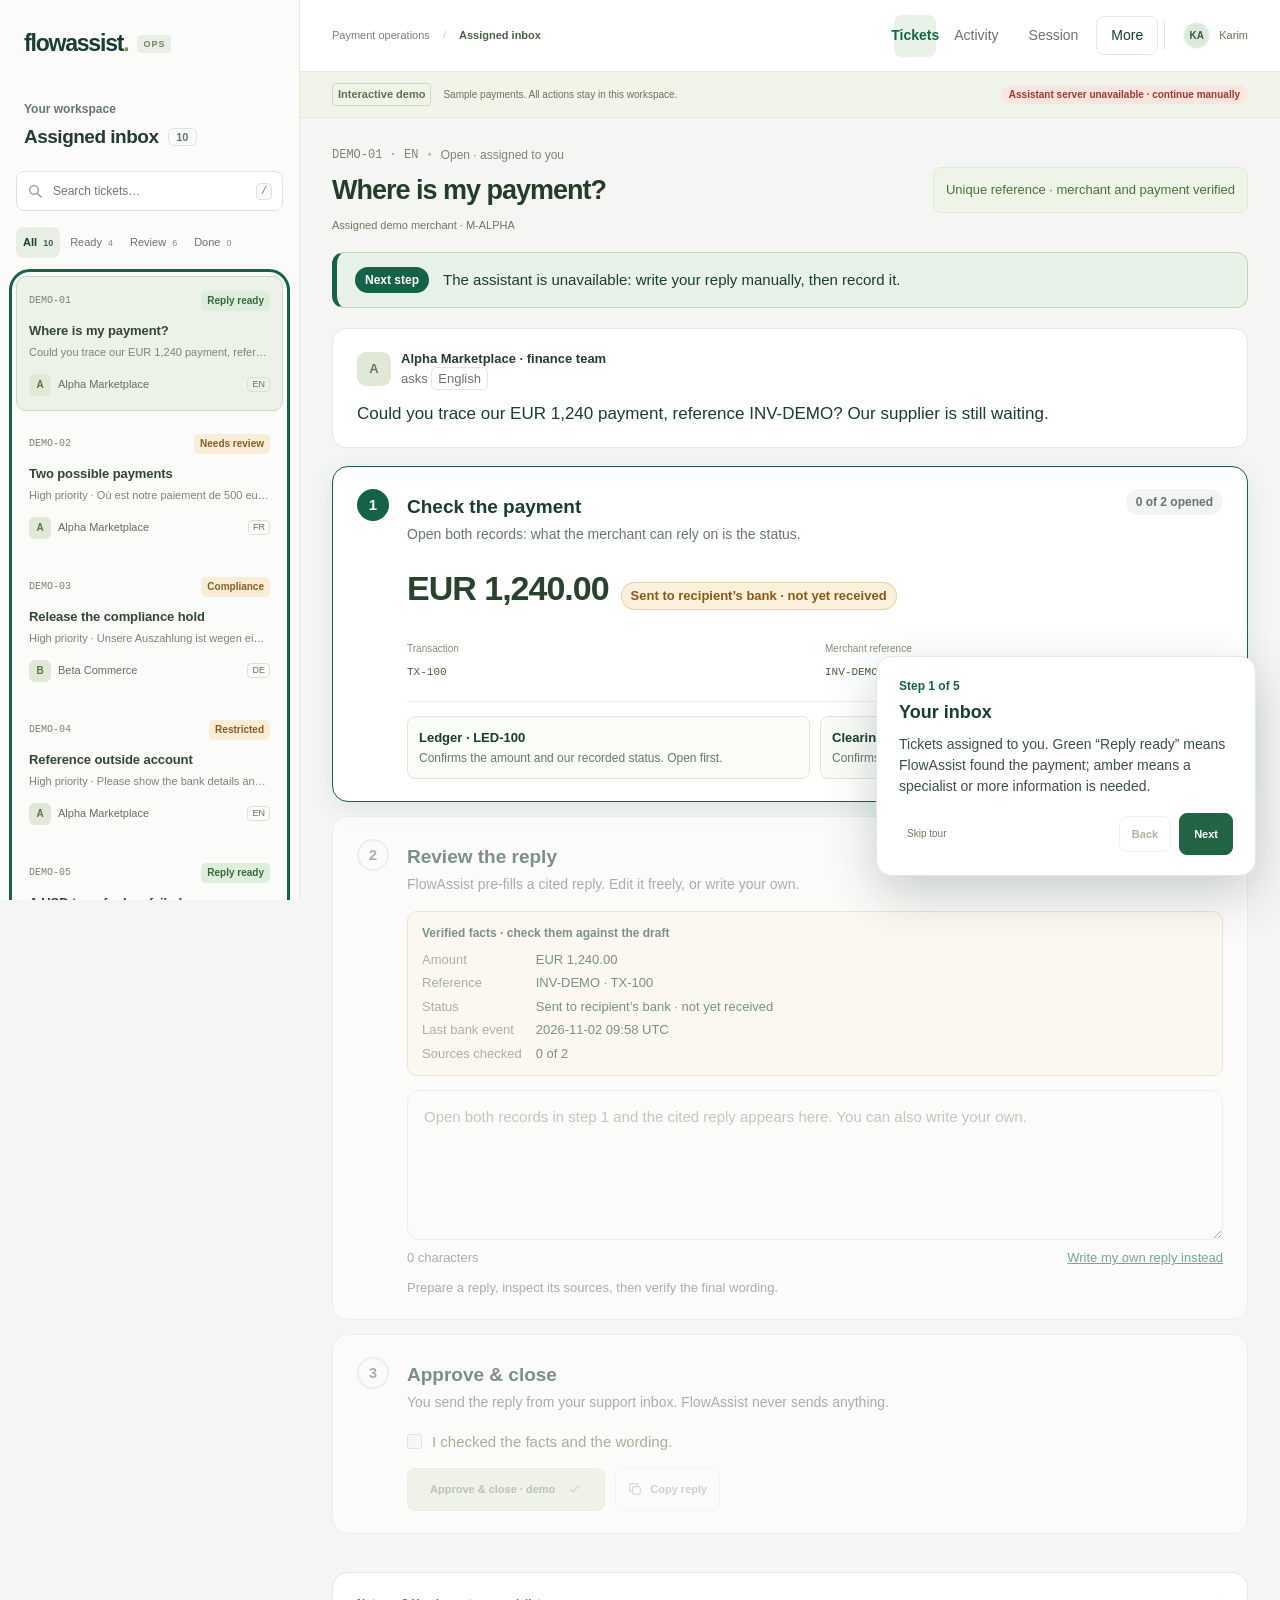
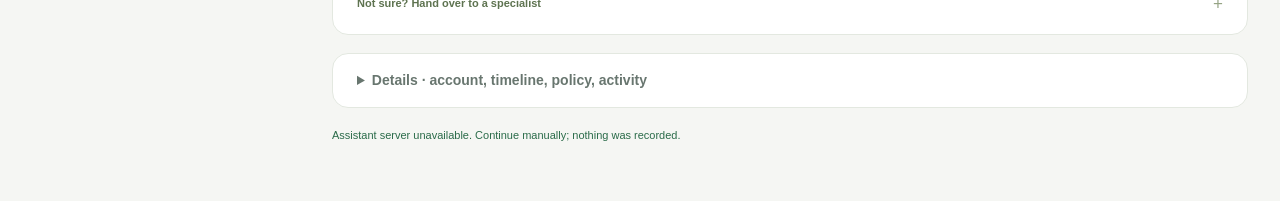
==== commit 1544672a: "Apply review: one human approval, demo label, ?demo, hypotheses - Blocker: maybePrefill() no longer " ====
--- a/prototype/index.html
+++ b/prototype/index.html
@@ -339,7 +339,7 @@
                 >
                 <div class="approve-actions">
                   <button id="record-reply" class="primary-button" disabled>
-                    Approve &amp; close
+                    Approve &amp; close · demo
                     <svg class="icon" aria-hidden="true"><use href="#i-check" /></svg></button
                   ><button id="copy-reply" class="secondary-button" disabled>
                     <svg class="icon" aria-hidden="true"><use href="#i-copy" /></svg>
@@ -425,7 +425,6 @@
                 <textarea id="draft" aria-label="Cited draft"></textarea>
                 <p id="draft-check-result" class="draft-check-result" role="status"></p>
                 <button id="restore-draft" class="quiet-button">Restore source-backed wording</button>
-                <input id="review" type="checkbox" aria-label="Draft reviewed" />
                 <button class="primary-button" id="use-draft" disabled>Use draft in editor</button>
                 <p id="review-progress" class="review-progress" role="status"></p>
                 <div id="replace-confirm" class="replace-confirm" hidden>
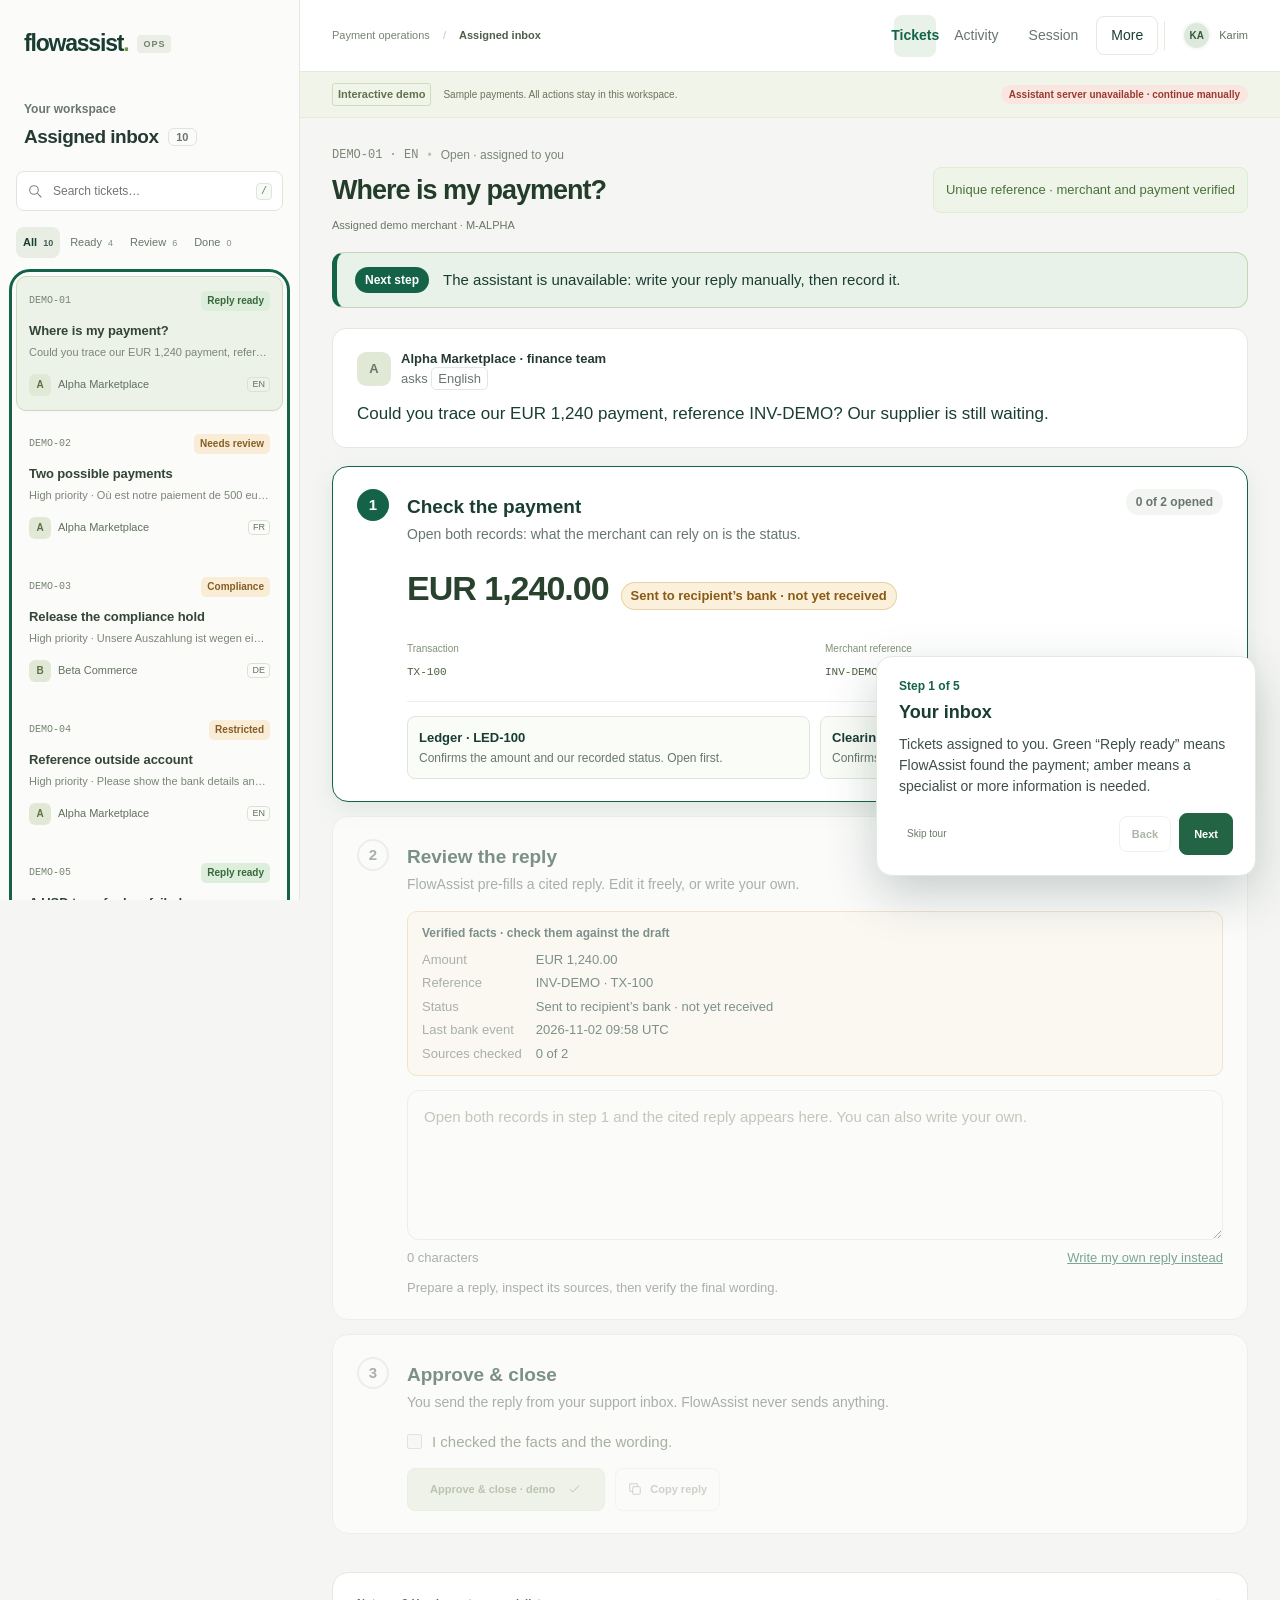
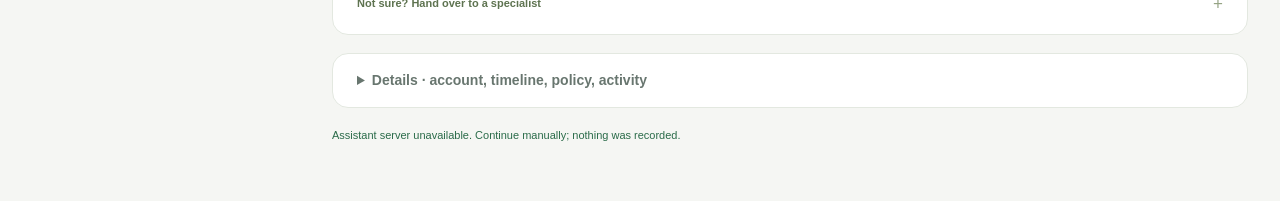
==== commit 463d3a4d: "Interface v0.9: clear outcomes, visible refusals, blocked tickets explained - A closed case (approve" ====
--- a/prototype/index.html
+++ b/prototype/index.html
@@ -251,9 +251,28 @@
               <p id="message" class="message-body"></p>
             </article>
 
+            <section id="outcome-card" class="step-card outcome-card" hidden aria-labelledby="outcome-title" tabindex="-1">
+              <div class="outcome-head">
+                <span id="outcome-icon" class="outcome-icon" aria-hidden="true">✓</span>
+                <div>
+                  <h3 id="outcome-title">Case closed</h3>
+                  <p id="outcome-detail" class="step-hint"></p>
+                </div>
+              </div>
+              <div id="outcome-body" class="outcome-body"></div>
+              <div class="outcome-actions">
+                <button id="next-ticket" class="primary-button">Next open ticket</button
+                ><button id="outcome-copy" class="secondary-button" hidden>Copy reply</button
+                ><button id="outcome-reopen" class="link-button">Reopen this case</button>
+              </div>
+            </section>
+
             <section id="blocked-card" class="step-card blocked-card" hidden aria-labelledby="blocked-heading">
               <h3 id="blocked-heading">No reply can be drafted for this ticket</h3>
-              <div id="blocked" class="warning" hidden></div>
+              <p id="blocked-why" class="blocked-why"></p>
+              <ul id="candidate-list" class="candidate-list" hidden></ul>
+              <p id="blocked-todo" class="blocked-todo"></p>
+              <p class="rule-line">Rule applied: <span id="blocked" hidden></span></p>
               <section id="reference-panel" class="reference-panel" hidden>
                 <h4>Ask the merchant for a unique reference</h4>
                 <p class="section-description">
@@ -322,6 +341,12 @@
                   <p>FlowAssist won’t insert its draft for this ticket.</p>
                   <button id="resume" class="secondary-button">Use FlowAssist’s draft again</button>
                 </div>
+                <div id="policy-alert" class="policy-alert" role="alert" hidden>
+                  <strong id="policy-alert-title">This reply can’t be approved</strong>
+                  <p id="policy-alert-text"></p>
+                  <ul id="policy-alert-quotes"></ul>
+                  <button id="restore-reply" class="secondary-button">Put FlowAssist’s reply back</button>
+                </div>
                 <p id="final-check-result" class="check-line"></p>
               </li>
               <li id="step-reply" class="step-card">
@@ -356,7 +381,7 @@
               </summary>
               <div class="handover-body">
                 <p id="handover-destination" class="section-description">Prepare context for Tier-2 payments.</p>
-                <label for="reason">Why are you handing it over?</label
+                <label for="reason">Why are you handing it over? <span id="reason-hint" class="muted"></span></label
                 ><select id="reason">
                   <option value="">Select a reason</option>
                   <option>Ambiguous transaction</option>
@@ -368,9 +393,9 @@
                   id="manual-note"
                   placeholder="What does the next specialist need to know? No credentials or personal banking data."
                 ></textarea
-                ><button id="escalate" class="secondary-button full-width">Preview the handover</button>
+                ><button id="escalate" class="primary-button full-width">Preview the handover</button>
                 <div id="packet" class="packet" tabindex="0" hidden></div>
-                <button id="record-handover" class="primary-button full-width" hidden>Hand over</button>
+                <button id="record-handover" class="primary-button full-width" hidden>Confirm hand-over · demo</button>
               </div>
             </details>
 
--- a/prototype/styles.css
+++ b/prototype/styles.css
@@ -2710,3 +2710,155 @@
     justify-self: start;
   }
 }
+/* v0.9 · clear outcomes, plain-language blocks, visible policy refusals */
+.outcome-card {
+  border: 1px solid var(--green);
+  box-shadow: 0 6px 24px rgba(20, 99, 73, 0.1);
+}
+.outcome-card.outcome-escalated,
+.outcome-card.outcome-waiting {
+  border-color: var(--wait-line);
+  box-shadow: none;
+}
+.outcome-card:focus {
+  outline: none;
+}
+.outcome-head {
+  display: grid;
+  grid-template-columns: 36px minmax(0, 1fr);
+  gap: 14px;
+  align-items: start;
+}
+.outcome-head h3 {
+  margin: 4px 0 2px;
+  font-size: 19px;
+  color: var(--ink);
+}
+.outcome-icon {
+  width: 32px;
+  height: 32px;
+  border-radius: 50%;
+  display: flex;
+  align-items: center;
+  justify-content: center;
+  font-weight: 700;
+  color: #fff;
+  background: var(--green);
+}
+.outcome-escalated .outcome-icon,
+.outcome-waiting .outcome-icon {
+  background: var(--wait);
+}
+.outcome-body {
+  margin: 16px 0 0 50px;
+}
+.outcome-quote {
+  margin: 0;
+  padding: 14px 16px;
+  border-left: 3px solid var(--green);
+  background: var(--mint);
+  border-radius: 0 10px 10px 0;
+  font-size: 15px;
+  line-height: 1.55;
+  color: var(--ink);
+  white-space: pre-wrap;
+}
+.outcome-facts {
+  display: grid;
+  grid-template-columns: max-content minmax(0, 1fr);
+  gap: 6px 18px;
+  margin: 0;
+  font-size: 14px;
+}
+.outcome-facts dt {
+  color: var(--muted);
+}
+.outcome-facts dd {
+  margin: 0;
+  color: var(--ink);
+}
+.outcome-actions {
+  display: flex;
+  flex-wrap: wrap;
+  gap: 10px;
+  align-items: center;
+  margin: 18px 0 0 50px;
+}
+.outcome-actions .primary-button {
+  width: auto;
+  padding-left: 22px;
+  padding-right: 22px;
+}
+.outcome-actions .link-button {
+  margin-left: 6px;
+}
+.blocked-why {
+  margin: 0 0 10px;
+  font-size: 15px;
+  line-height: 1.5;
+  color: var(--ink);
+}
+.blocked-todo {
+  margin: 0 0 12px;
+  font-size: 15px;
+  font-weight: 600;
+  color: var(--wait);
+}
+.rule-line {
+  margin: 0 0 4px;
+  font-size: 12px;
+  color: var(--muted);
+}
+.rule-line #blocked {
+  all: unset;
+}
+.candidate-list {
+  list-style: none;
+  margin: 0 0 14px;
+  padding: 0;
+  display: grid;
+  gap: 6px;
+}
+.candidate-list li {
+  padding: 10px 14px;
+  border: 1px solid var(--line);
+  border-radius: 10px;
+  background: #fafbf8;
+  font-size: 14px;
+  color: var(--ink);
+  font-variant-numeric: tabular-nums;
+}
+.policy-alert {
+  margin: 12px 0 0 50px;
+  padding: 14px 16px;
+  border: 1px solid #e7b9ae;
+  border-left: 4px solid var(--stop);
+  background: var(--stop-bg);
+  border-radius: 10px;
+  color: #5c2219;
+}
+.policy-alert strong {
+  display: block;
+  margin-bottom: 4px;
+  font-size: 15px;
+}
+.policy-alert p {
+  margin: 0 0 8px;
+  font-size: 14px;
+}
+.policy-alert ul {
+  margin: 0 0 10px;
+  padding-left: 18px;
+  font-size: 14px;
+  font-style: italic;
+}
+.policy-alert ul:empty {
+  display: none;
+}
+@media (max-width: 720px) {
+  .outcome-body,
+  .outcome-actions,
+  .policy-alert {
+    margin-left: 0;
+  }
+}
